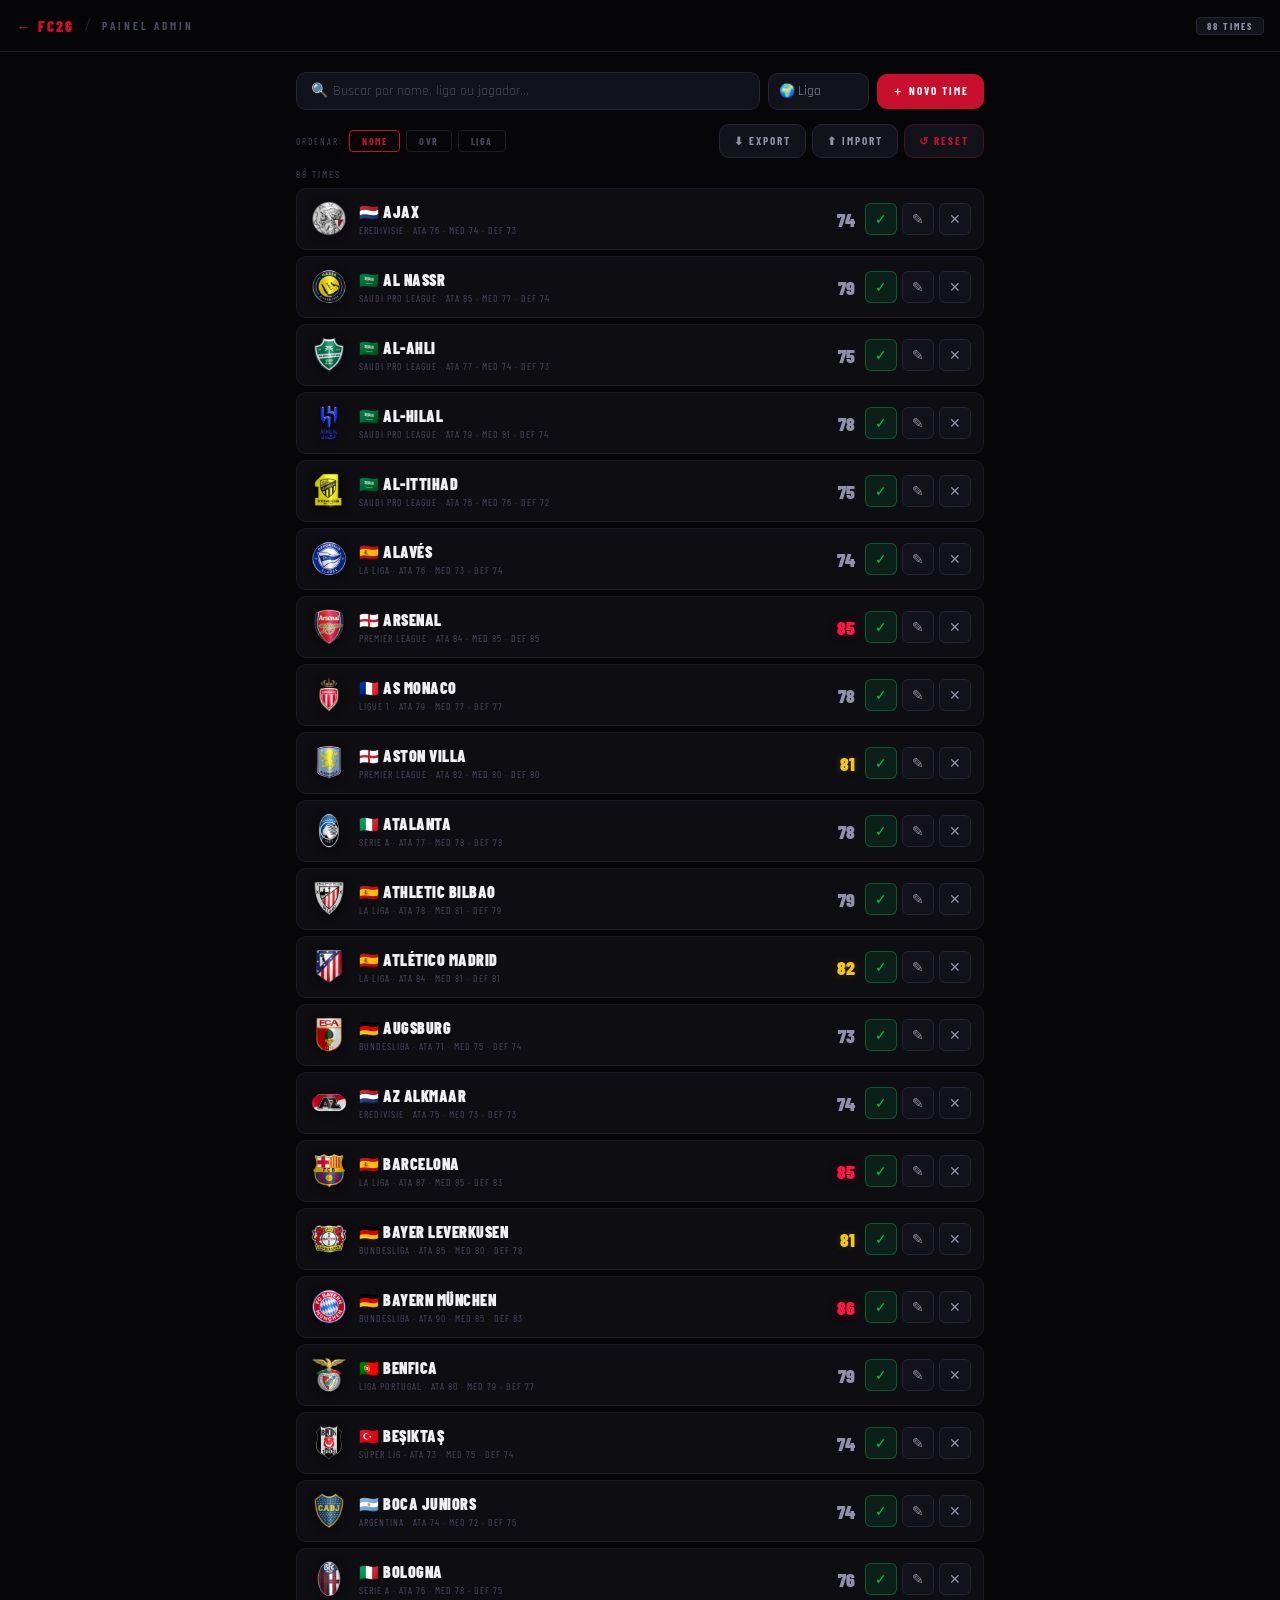
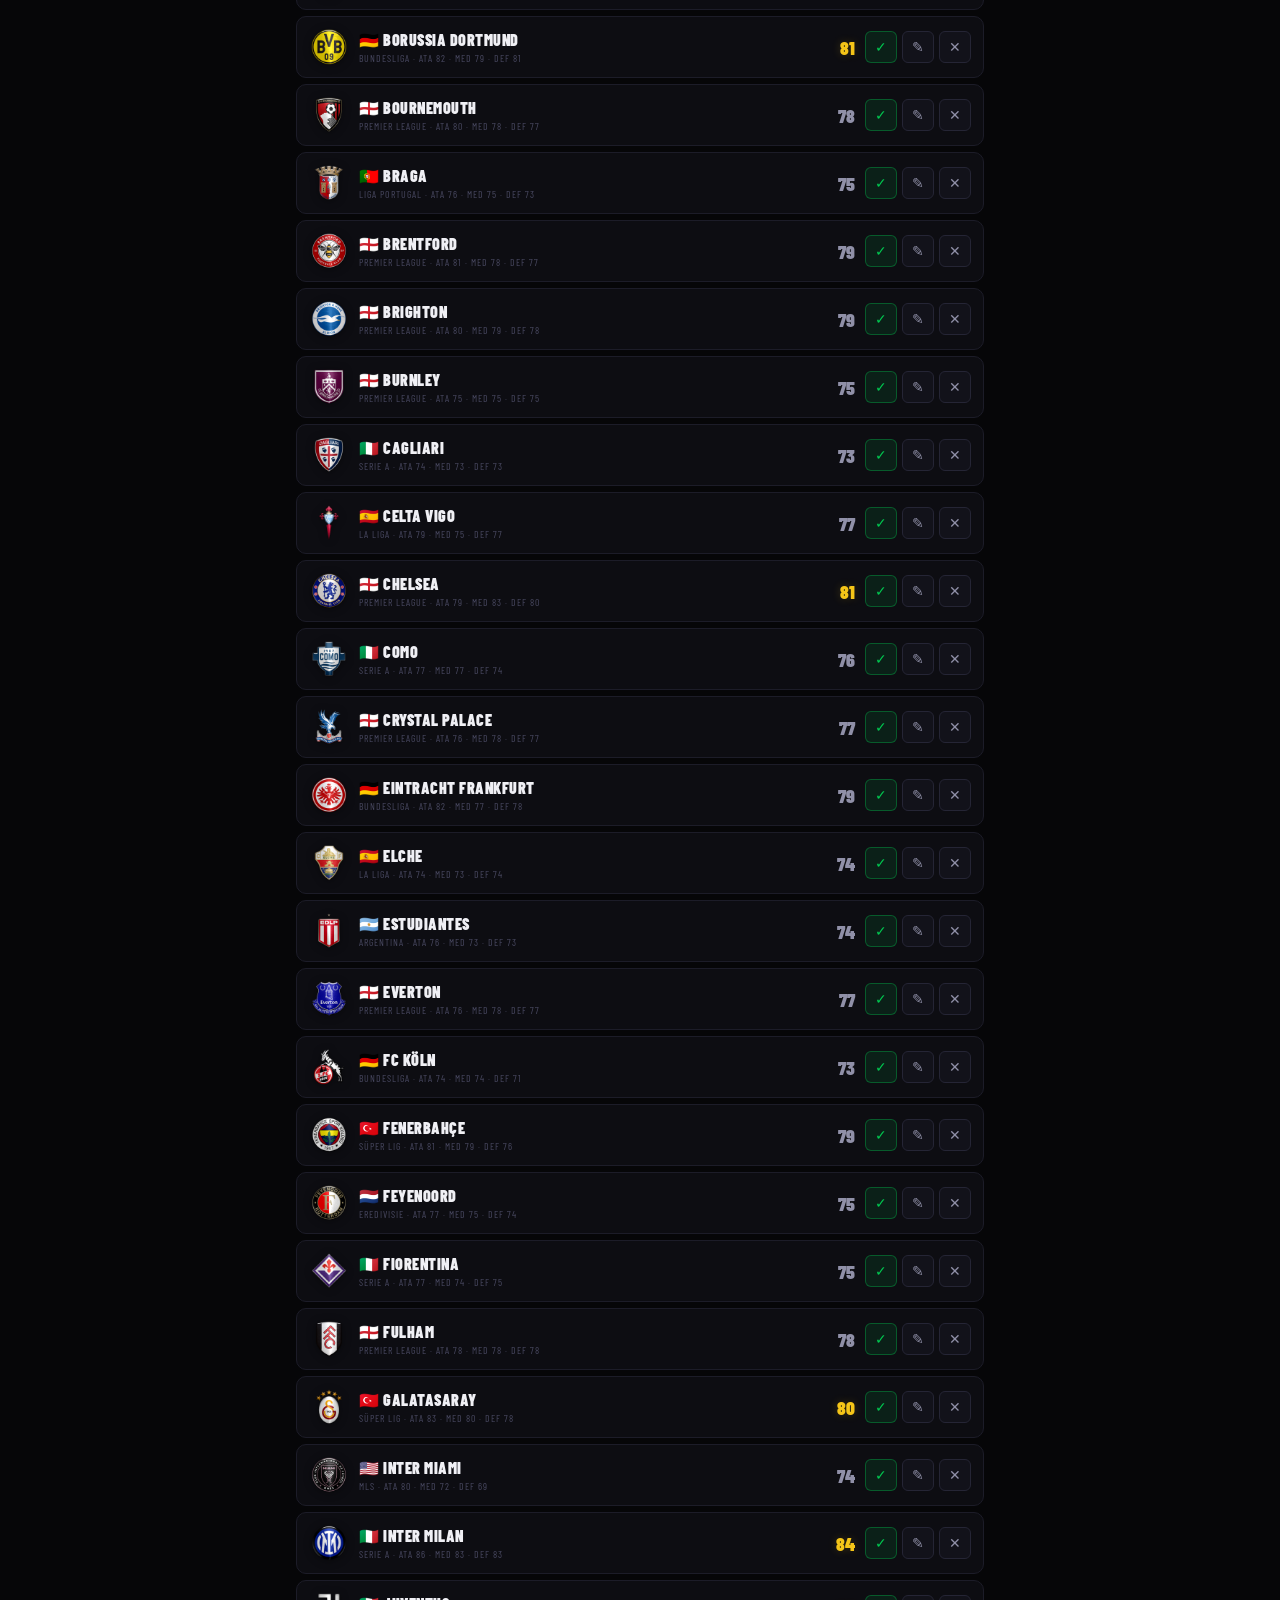
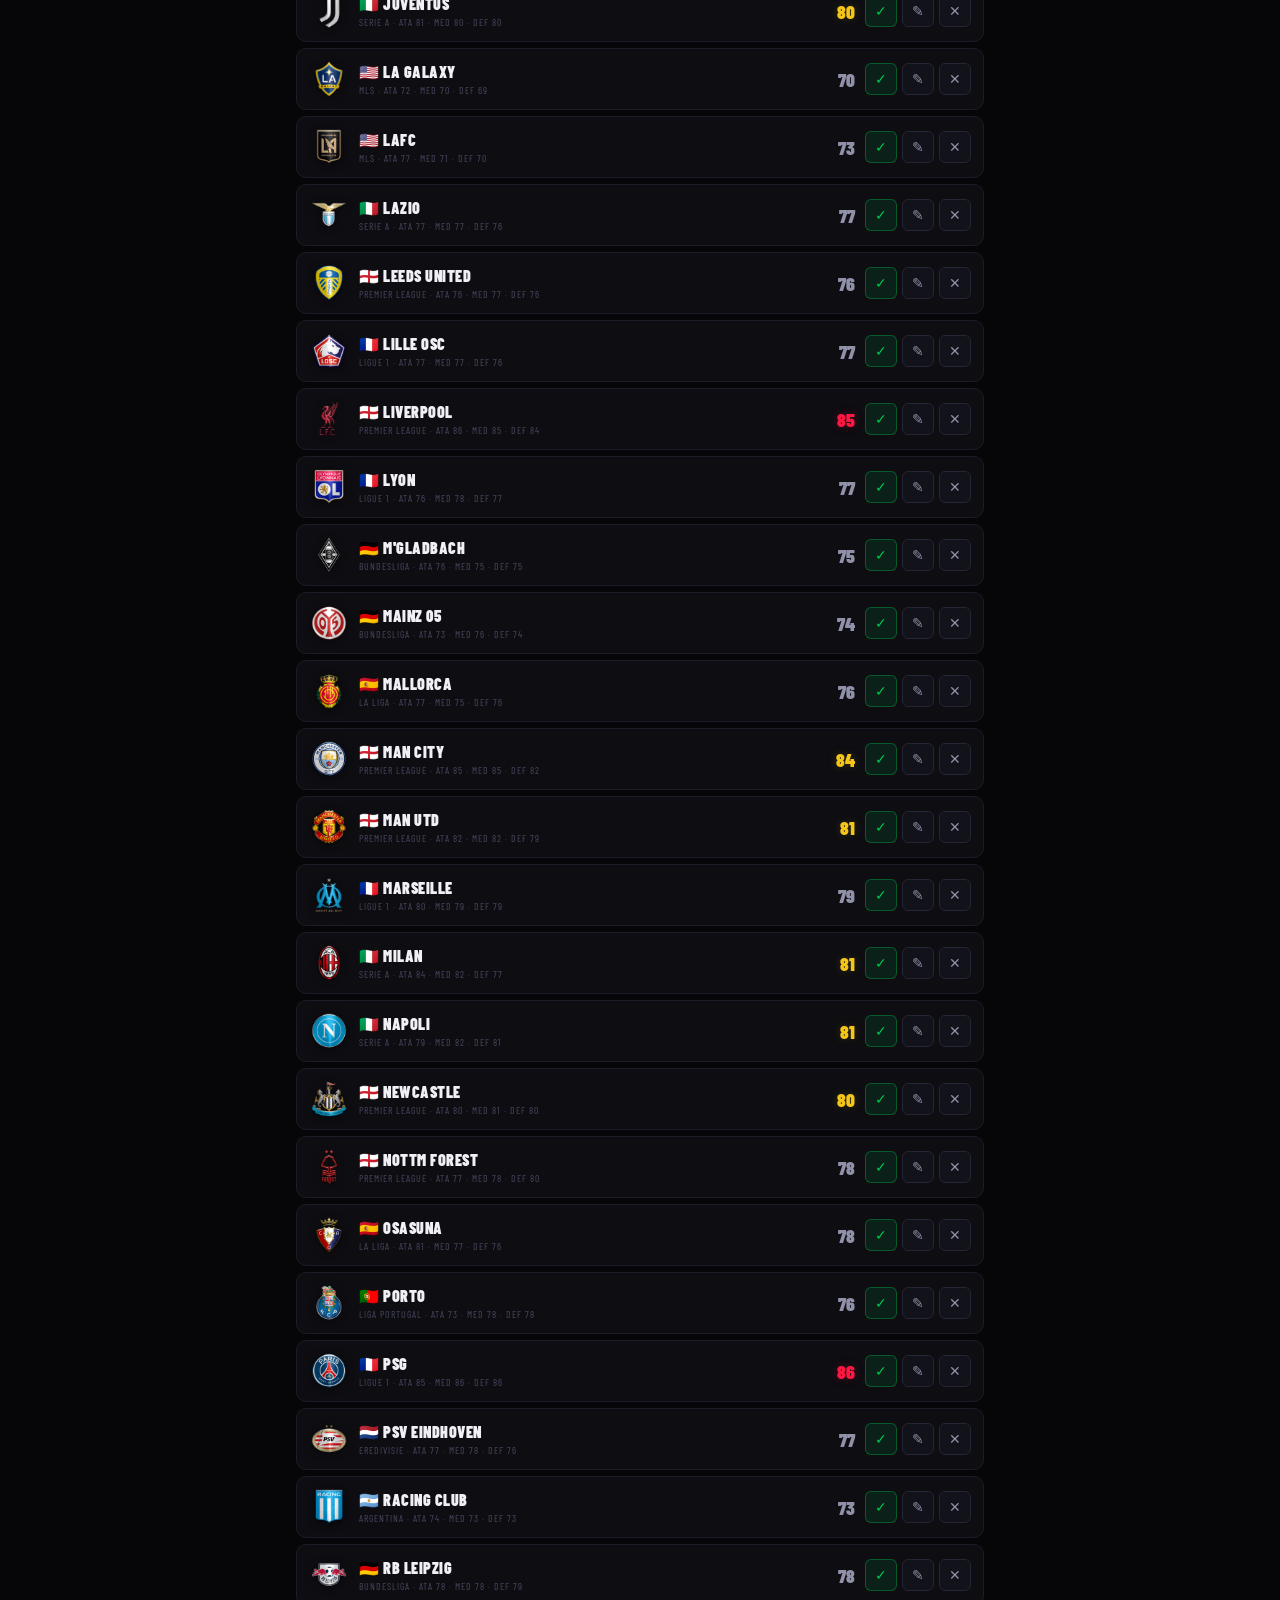
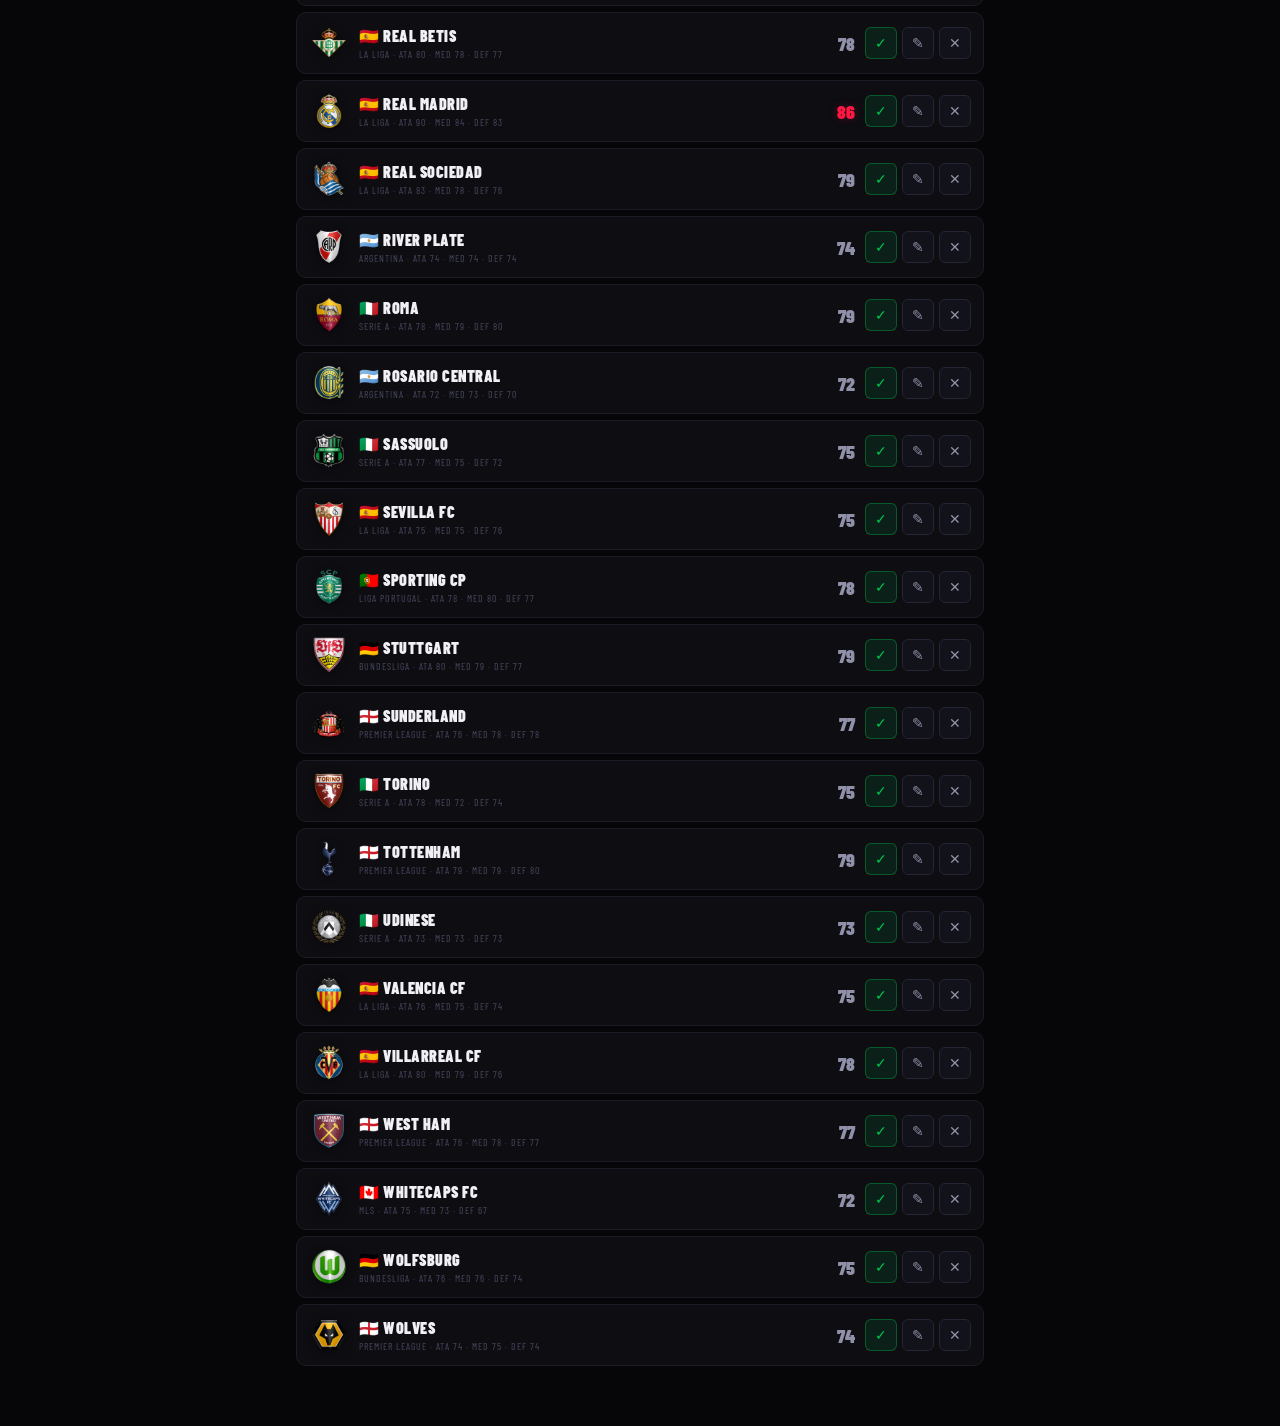
==== admin.html @ 32dff202 "Add files via upload" ====
<!DOCTYPE html>
<html lang="pt-BR">
<head>
<meta charset="UTF-8">
<meta name="viewport" content="width=device-width,initial-scale=1.0,viewport-fit=cover">
<meta name="theme-color" content="#060608">
<title>FC 26 Arena · Admin</title>
<link rel="preconnect" href="https://fonts.googleapis.com">
<link href="https://fonts.googleapis.com/css2?family=Rajdhani:wght@500;600;700&family=Barlow+Condensed:ital,wght@0,600;0,700;0,900&display=swap" rel="stylesheet">
<style>
*, *::before, *::after { box-sizing: border-box; margin: 0; padding: 0; }

:root {
  --bg:       #060608;
  --surface:  #0d0d12;
  --surface2: #12121a;
  --surface3: #18181f;
  --border:   #1c1c28;
  --border2:  #252535;
  --accent:   #c8102e;
  --text:     #f0f0f5;
  --text2:    #9090a8;
  --muted:    #484860;
  --gold:     #f5c518;
  --radius:   10px;
  --radius-lg: 16px;
  --font-head: 'Barlow Condensed', sans-serif;
  --font-body: 'Rajdhani', sans-serif;
}

html, body {
  background: var(--bg);
  color: var(--text);
  font-family: var(--font-body);
  min-height: 100vh;
  -webkit-font-smoothing: antialiased;
}

/* ===== TOPBAR ===== */
.topbar {
  position: sticky; top: 0; z-index: 100;
  background: rgba(6,6,8,0.95);
  backdrop-filter: blur(12px);
  border-bottom: 1px solid var(--border);
  display: flex; align-items: center; gap: 10px;
  padding: 0 16px;
  height: 52px;
}

.topbar-logo {
  font-family: var(--font-head);
  font-size: 0.95rem;
  font-weight: 900;
  color: var(--accent);
  letter-spacing: 2px;
  text-decoration: none;
}

.topbar-sep {
  color: var(--border2);
  font-size: 1.2rem;
}

.topbar-title {
  font-family: var(--font-head);
  font-size: 0.7rem;
  font-weight: 700;
  letter-spacing: 3px;
  text-transform: uppercase;
  color: var(--muted);
}

.topbar-right {
  margin-left: auto;
  display: flex; gap: 8px; align-items: center;
}

/* ===== CONTAINER ===== */
.admin-wrap {
  max-width: 720px;
  margin: 0 auto;
  padding: 20px 16px 60px;
}

/* ===== TOOLBAR ===== */
.admin-toolbar {
  display: flex; gap: 8px; align-items: center;
  margin-bottom: 14px;
  flex-wrap: wrap;
}

.search-input {
  flex: 1; min-width: 140px;
  background: var(--surface2);
  border: 1px solid var(--border2);
  border-radius: var(--radius);
  color: var(--text);
  font-family: var(--font-body);
  font-size: 0.88rem;
  padding: 9px 14px;
  outline: none;
  transition: border-color 0.2s;
}
.search-input::placeholder { color: var(--muted); }
.search-input:focus { border-color: var(--accent); }

.filter-select {
  background: var(--surface2);
  border: 1px solid var(--border2);
  border-radius: var(--radius);
  color: var(--text2);
  font-family: var(--font-body);
  font-size: 0.82rem;
  padding: 9px 10px;
  outline: none;
  cursor: pointer;
  min-width: 100px;
  appearance: none;
  -webkit-appearance: none;
}

.btn-toolbar {
  display: flex; align-items: center; gap: 5px;
  padding: 9px 14px;
  border-radius: var(--radius);
  font-family: var(--font-head);
  font-size: 0.7rem;
  font-weight: 700;
  letter-spacing: 2px;
  text-transform: uppercase;
  cursor: pointer;
  border: 1px solid var(--border2);
  background: var(--surface2);
  color: var(--text2);
  transition: border-color 0.2s, color 0.2s;
  white-space: nowrap;
}
.btn-toolbar:hover { border-color: var(--text2); color: var(--text); }
.btn-toolbar.primary { background: var(--accent); color: #fff; border-color: var(--accent); }
.btn-toolbar.primary:hover { opacity: 0.88; }

/* ===== SORT ROW ===== */
.sort-row {
  display: flex; gap: 6px; align-items: center;
  margin-bottom: 10px;
}

.sort-label {
  font-family: var(--font-head);
  font-size: 0.58rem;
  letter-spacing: 2px;
  text-transform: uppercase;
  color: var(--muted);
}

.sort-btn {
  padding: 4px 12px;
  background: transparent;
  border: 1px solid var(--border);
  border-radius: 4px;
  color: var(--muted);
  font-family: var(--font-head);
  font-size: 0.62rem;
  font-weight: 700;
  letter-spacing: 1.5px;
  text-transform: uppercase;
  cursor: pointer;
  transition: border-color 0.15s, color 0.15s;
}
.sort-btn:hover { border-color: var(--border2); color: var(--text2); }
.sort-btn.active { border-color: var(--accent); color: var(--accent); }

/* ===== LIST LABEL ===== */
.list-meta {
  display: flex; justify-content: space-between; align-items: center;
  margin-bottom: 8px;
}

.list-label {
  font-family: var(--font-head);
  font-size: 0.62rem;
  letter-spacing: 2px;
  text-transform: uppercase;
  color: var(--muted);
}

.team-count-badge {
  font-family: var(--font-head);
  font-size: 0.62rem;
  font-weight: 700;
  letter-spacing: 2px;
  text-transform: uppercase;
  color: var(--text2);
  background: var(--surface2);
  border: 1px solid var(--border2);
  border-radius: 4px;
  padding: 2px 10px;
}

/* ===== TEAM LIST ===== */
.team-list {
  display: flex; flex-direction: column;
  gap: 6px;
}

.team-row {
  display: flex; align-items: center; gap: 10px;
  background: var(--surface);
  border: 1px solid var(--border);
  border-radius: var(--radius);
  padding: 10px 12px;
  transition: border-color 0.15s;
  animation: slideUp 0.25s ease;
}

.team-row:hover { border-color: var(--border2); }
.team-row.inactive { opacity: 0.45; }

@keyframes slideUp { from { transform: translateY(8px); opacity: 0 } to { transform: translateY(0); opacity: 1 } }

.team-row-logo {
  width: 40px; height: 40px;
  display: flex; align-items: center; justify-content: center;
  flex-shrink: 0;
}

.team-row-info {
  flex: 1; min-width: 0;
}

.team-row-name {
  font-family: var(--font-head);
  font-size: 1rem;
  font-weight: 900;
  text-transform: uppercase;
  letter-spacing: 0.5px;
  color: var(--text);
  white-space: nowrap; overflow: hidden; text-overflow: ellipsis;
}

.team-row-meta {
  font-family: var(--font-head);
  font-size: 0.62rem;
  letter-spacing: 1px;
  text-transform: uppercase;
  color: var(--muted);
  margin-top: 2px;
}

.team-row-ovr {
  font-family: var(--font-head);
  font-size: 1.2rem;
  font-weight: 900;
  min-width: 36px;
  text-align: right;
  flex-shrink: 0;
}

.ovr-elite { color: #ff1744; text-shadow: 0 0 10px rgba(255,23,68,0.25); }
.ovr-gold  { color: var(--gold); text-shadow: 0 0 10px rgba(245,197,24,0.2); }
.ovr-norm  { color: var(--text2); }

.team-row-actions {
  display: flex; gap: 5px;
  flex-shrink: 0;
}

.icon-btn {
  width: 32px; height: 32px;
  background: var(--surface2);
  border: 1px solid var(--border2);
  border-radius: 6px;
  color: var(--text2);
  font-size: 0.85rem;
  cursor: pointer;
  transition: border-color 0.15s, color 0.15s, background 0.15s;
  display: flex; align-items: center; justify-content: center;
}
.icon-btn:hover { border-color: var(--text2); color: var(--text); }
.icon-btn.del:hover { border-color: var(--accent); color: var(--accent); background: rgba(200,16,46,0.1); }

.toggle-btn.is-active {
  background: rgba(0,200,80,0.1);
  border-color: rgba(0,200,80,0.35);
  color: #00c850;
}
.toggle-btn:not(.is-active) {
  opacity: 0.7;
}

/* ===== EMPTY STATE ===== */
.empty-state {
  text-align: center;
  padding: 48px 20px;
  font-family: var(--font-head);
  font-size: 0.75rem;
  letter-spacing: 2px;
  text-transform: uppercase;
  color: var(--muted);
}

/* ===== MODAL OVERLAY ===== */
.modal-overlay {
  display: none;
  position: fixed; inset: 0;
  background: rgba(0,0,0,0.88);
  backdrop-filter: blur(6px);
  z-index: 200;
  align-items: flex-end;
  justify-content: center;
}

.modal-overlay.open {
  display: flex;
  animation: fadeIn 0.2s ease;
}

@keyframes fadeIn { from { opacity: 0 } to { opacity: 1 } }
@keyframes slideUp2 { from { transform: translateY(32px); opacity: 0 } to { transform: translateY(0); opacity: 1 } }

.modal-sheet {
  background: var(--surface);
  border: 1px solid var(--border2);
  border-top: 2px solid var(--accent);
  border-radius: 20px 20px 0 0;
  width: 100%; max-width: 720px;
  max-height: 92vh;
  overflow-y: auto;
  padding: 20px 20px 32px;
  animation: slideUp2 0.35s cubic-bezier(0.34,1.2,0.64,1);
}

.modal-handle {
  width: 36px; height: 4px;
  background: var(--border2);
  border-radius: 2px;
  margin: 0 auto 20px;
}

.modal-title {
  font-family: var(--font-head);
  font-size: 1.1rem;
  font-weight: 900;
  letter-spacing: 3px;
  text-transform: uppercase;
  color: var(--text);
  margin-bottom: 20px;
}

/* ===== FORM GRID ===== */
.form-grid {
  display: grid;
  grid-template-columns: 1fr 1fr;
  gap: 14px;
}

.form-full { grid-column: 1 / -1; }

.form-group {
  display: flex; flex-direction: column;
  gap: 6px;
}

.form-label {
  font-family: var(--font-head);
  font-size: 0.58rem;
  font-weight: 700;
  letter-spacing: 2px;
  text-transform: uppercase;
  color: var(--muted);
}

.form-input, .form-select-edit {
  padding: 10px 12px;
  background: var(--surface2);
  border: 1px solid var(--border2);
  border-radius: var(--radius);
  color: var(--text);
  font-family: var(--font-body);
  font-size: 0.9rem;
  outline: none;
  transition: border-color 0.2s;
  width: 100%;
}

.form-input:focus, .form-select-edit:focus { border-color: var(--accent); }
.form-input::placeholder { color: var(--muted); }
.form-select-edit { cursor: pointer; appearance: none; -webkit-appearance: none; }

/* ===== STAT CONTROLS +/- ===== */
.stat-controls-grid {
  display: grid;
  grid-template-columns: 1fr 1fr 1fr;
  gap: 12px;
  grid-column: 1 / -1;
}

.stat-control-group {
  display: flex; flex-direction: column;
  gap: 6px;
}

.stat-control-label {
  display: flex; align-items: center; justify-content: space-between;
}

.stat-control-label-text {
  font-family: var(--font-head);
  font-size: 0.58rem;
  font-weight: 700;
  letter-spacing: 2px;
  text-transform: uppercase;
  color: var(--muted);
}

.stat-current-val {
  font-family: var(--font-head);
  font-size: 1.2rem;
  font-weight: 900;
  color: var(--text);
  line-height: 1;
}

.stat-control {
  display: flex; align-items: center;
  background: var(--surface2);
  border: 1px solid var(--border2);
  border-radius: var(--radius);
  overflow: hidden;
  transition: border-color 0.2s;
}

.stat-control:focus-within { border-color: var(--accent); }

.stat-btn {
  width: 40px; height: 44px;
  background: none;
  border: none;
  color: var(--text2);
  font-size: 1.3rem;
  font-weight: 300;
  cursor: pointer;
  flex-shrink: 0;
  transition: background 0.12s, color 0.12s;
  display: flex; align-items: center; justify-content: center;
  user-select: none;
}

.stat-btn:hover { background: rgba(255,255,255,0.05); color: var(--text); }
.stat-btn:active { background: rgba(200,16,46,0.18); color: var(--accent); }

.stat-num-input {
  flex: 1;
  text-align: center;
  background: transparent;
  border: none;
  color: var(--text);
  font-family: var(--font-head);
  font-size: 1.2rem;
  font-weight: 900;
  outline: none;
  width: 0; /* flex controls width */
  min-width: 0;
  padding: 0;
  /* Remove spinners */
  -moz-appearance: textfield;
}

.stat-num-input::-webkit-outer-spin-button,
.stat-num-input::-webkit-inner-spin-button { -webkit-appearance: none; margin: 0; }

/* ===== OVR PREVIEW ===== */
.ovr-preview-wrap {
  display: flex; align-items: center; gap: 14px;
  background: var(--surface2);
  border: 1px solid var(--border2);
  border-radius: var(--radius-lg);
  padding: 14px 18px;
  grid-column: 1 / -1;
  margin-top: 2px;
}

.ovr-preview-label {
  font-family: var(--font-head);
  font-size: 0.6rem;
  letter-spacing: 2px;
  text-transform: uppercase;
  color: var(--muted);
}

.ovr-preview-num {
  font-family: var(--font-head);
  font-size: 2.2rem;
  font-weight: 900;
  line-height: 1;
  color: var(--text);
  transition: color 0.2s;
}

.ovr-preview-num.ovr-gold  { color: var(--gold); }
.ovr-preview-num.ovr-elite { color: #ff1744; }

/* ===== LOGO PREVIEW ===== */
.logo-preview-group {
  display: flex; gap: 12px; align-items: flex-start;
  grid-column: 1 / -1;
}

.logo-preview {
  width: 64px; height: 64px;
  background: var(--surface2);
  border: 1px solid var(--border2);
  border-radius: var(--radius);
  display: flex; align-items: center; justify-content: center;
  flex-shrink: 0;
  overflow: hidden;
}

.logo-preview img {
  width: 100%; height: 100%; object-fit: contain;
}

/* ===== COLOR SWATCH ===== */
.color-row {
  display: flex; gap: 8px; align-items: center;
}

.color-picker {
  width: 40px; height: 38px;
  padding: 2px;
  border: 1px solid var(--border2);
  border-radius: 6px;
  background: var(--surface2);
  cursor: pointer;
  flex-shrink: 0;
}

/* ===== MODAL ACTIONS ===== */
.modal-actions {
  display: flex; gap: 10px; margin-top: 20px;
}

.btn-cancel {
  flex: 1; padding: 13px;
  background: var(--surface2);
  border: 1px solid var(--border2);
  border-radius: var(--radius);
  color: var(--text2);
  font-family: var(--font-head);
  font-size: 0.75rem;
  font-weight: 700;
  letter-spacing: 2px;
  text-transform: uppercase;
  cursor: pointer;
  transition: border-color 0.2s;
}
.btn-cancel:hover { border-color: var(--text2); color: var(--text); }

.btn-save {
  flex: 2; padding: 13px;
  background: var(--accent);
  border: none;
  border-radius: var(--radius);
  color: #fff;
  font-family: var(--font-head);
  font-size: 0.85rem;
  font-weight: 900;
  letter-spacing: 3px;
  text-transform: uppercase;
  cursor: pointer;
  transition: opacity 0.15s;
}
.btn-save:active { opacity: 0.85; }

/* ===== ADMIN TOAST ===== */
.admin-toast {
  position: fixed;
  bottom: 28px; left: 50%; transform: translateX(-50%);
  background: var(--surface2);
  border: 1px solid var(--border2);
  border-radius: 100px;
  padding: 10px 22px;
  font-family: var(--font-head);
  font-size: 0.78rem;
  font-weight: 700;
  letter-spacing: 1px;
  color: var(--text);
  z-index: 999;
  white-space: nowrap;
  opacity: 0;
  pointer-events: none;
  transition: opacity 0.2s;
}
.admin-toast.show { opacity: 1; }

/* ===== SCROLLBAR ===== */
::-webkit-scrollbar { width: 4px; }
::-webkit-scrollbar-track { background: transparent; }
::-webkit-scrollbar-thumb { background: var(--border2); border-radius: 4px; }
</style>
</head>
<body>

<!-- TOAST -->
<div class="admin-toast" id="adminToast"></div>

<!-- ===== MODAL EDITAR ===== -->
<div class="modal-overlay" id="editModal">
  <div class="modal-sheet">
    <div class="modal-handle"></div>
    <div class="modal-title" id="editModalTitle">Novo Time</div>

    <div class="form-grid">

      <!-- Nome -->
      <div class="form-group form-full">
        <label class="form-label">Nome do Clube</label>
        <input type="text" id="fName" class="form-input" placeholder="Ex: Manchester City" maxlength="40">
      </div>

      <!-- Liga -->
      <div class="form-group">
        <label class="form-label">Liga</label>
        <select id="fLeague" class="form-select-edit">
          <option>Premier League</option>
          <option>La Liga</option>
          <option>Serie A</option>
          <option>Bundesliga</option>
          <option>Ligue 1</option>
          <option>Eredivisie</option>
          <option>Liga Portugal</option>
          <option>Saudi Pro League</option>
          <option>MLS</option>
          <option>Argentina</option>
          <option>Süper Lig</option>
          <option>Outro</option>
        </select>
      </div>

      <!-- Bandeira -->
      <div class="form-group">
        <label class="form-label">Bandeira (emoji)</label>
        <input type="text" id="fFlag" class="form-input" placeholder="🏴󠁧󠁢󠁥󠁮󠁧󠁿" maxlength="8">
      </div>

      <!-- ===== STATS +/- ===== -->
      <div class="stat-controls-grid">

        <!-- ATAQUE -->
        <div class="stat-control-group">
          <div class="stat-control-label">
            <span class="stat-control-label-text">Ataque</span>
            <span class="stat-current-val" id="fAVal">75</span>
          </div>
          <div class="stat-control">
            <button type="button" class="stat-btn" onclick="adjustStat('A', -1)">−</button>
            <input type="number" class="stat-num-input" id="fA"
                   min="60" max="99" value="75"
                   oninput="onStatInput('A')">
            <button type="button" class="stat-btn" onclick="adjustStat('A', +1)">+</button>
          </div>
        </div>

        <!-- MEIO -->
        <div class="stat-control-group">
          <div class="stat-control-label">
            <span class="stat-control-label-text">Meio</span>
            <span class="stat-current-val" id="fMVal">75</span>
          </div>
          <div class="stat-control">
            <button type="button" class="stat-btn" onclick="adjustStat('M', -1)">−</button>
            <input type="number" class="stat-num-input" id="fM"
                   min="60" max="99" value="75"
                   oninput="onStatInput('M')">
            <button type="button" class="stat-btn" onclick="adjustStat('M', +1)">+</button>
          </div>
        </div>

        <!-- DEFESA -->
        <div class="stat-control-group">
          <div class="stat-control-label">
            <span class="stat-control-label-text">Defesa</span>
            <span class="stat-current-val" id="fDVal">75</span>
          </div>
          <div class="stat-control">
            <button type="button" class="stat-btn" onclick="adjustStat('D', -1)">−</button>
            <input type="number" class="stat-num-input" id="fD"
                   min="60" max="99" value="75"
                   oninput="onStatInput('D')">
            <button type="button" class="stat-btn" onclick="adjustStat('D', +1)">+</button>
          </div>
        </div>

      </div><!-- /stat-controls-grid -->

      <!-- OVR PREVIEW -->
      <div class="ovr-preview-wrap">
        <div>
          <div class="ovr-preview-label">Overall</div>
          <div class="ovr-preview-num" id="ovrPreview">75</div>
        </div>
        <div style="flex:1;height:3px;background:var(--border2);border-radius:2px;">
          <div id="ovrBar" style="height:100%;border-radius:2px;background:var(--accent);width:0%;transition:width 0.3s;"></div>
        </div>
      </div>

      <!-- Estrela -->
      <div class="form-group form-full">
        <label class="form-label">⭐ Jogador Estrela</label>
        <input type="text" id="fStar" class="form-input" placeholder="Ex: Erling Haaland" maxlength="60">
      </div>

      <!-- Logo URL -->
      <div class="logo-preview-group">
        <div class="logo-preview" id="logoPreview">
          <span style="font-size:1.5rem;color:var(--muted);">?</span>
        </div>
        <div style="flex:1;display:flex;flex-direction:column;gap:8px;">
          <div class="form-group">
            <label class="form-label">Logo URL (direto)</label>
            <input type="url" id="fLogo" class="form-input" placeholder="https://..." oninput="previewLogo()">
          </div>
          <div class="form-group">
            <label class="form-label">Logo ID (assets/logos/)</label>
            <input type="text" id="fLogoId" class="form-input" placeholder="Ex: 676.png" oninput="previewLogo()">
          </div>
        </div>
      </div>

      <!-- PID SofaScore -->
      <div class="form-group">
        <label class="form-label">PID SofaScore (jogador)</label>
        <input type="number" id="fPid" class="form-input" placeholder="Ex: 80654">
      </div>

      <!-- Cor -->
      <div class="form-group">
        <label class="form-label">Cor do Clube</label>
        <div class="color-row">
          <input type="color" id="fColor" class="color-picker" value="#c8102e"
                 oninput="syncColorHex()">
          <input type="text" id="fColorHex" class="form-input" value="#c8102e"
                 placeholder="#rrggbb" maxlength="7" oninput="syncColorPicker()"
                 style="font-family:'Barlow Condensed',sans-serif;letter-spacing:2px;font-weight:700;">
        </div>
      </div>

    </div><!-- /form-grid -->

    <div class="modal-actions">
      <button class="btn-cancel" onclick="closeEditModal()">✕ Cancelar</button>
      <button class="btn-save" onclick="saveTeam()">💾 Salvar Time</button>
    </div>
  </div>
</div>

<!-- ===== TOPBAR ===== -->
<div class="topbar">
  <a href="./index.html" class="topbar-logo">← FC26</a>
  <span class="topbar-sep">/</span>
  <span class="topbar-title">Painel Admin</span>
  <div class="topbar-right">
    <span class="team-count-badge" id="teamCountBadge">— Times</span>
  </div>
</div>

<!-- ===== ADMIN WRAP ===== -->
<div class="admin-wrap">

  <!-- TOOLBAR -->
  <div class="admin-toolbar">
    <input type="text" id="searchInput" class="search-input"
           placeholder="🔍 Buscar por nome, liga ou jogador..."
           oninput="renderTeams()">
    <select id="leagueFilterAdmin" class="filter-select" onchange="renderTeams()">
      <option value="all">🌍 Liga</option>
      <option value="Premier League">🏴󠁧󠁢󠁥󠁮󠁧󠁿 Premier</option>
      <option value="La Liga">🇪🇸 La Liga</option>
      <option value="Serie A">🇮🇹 Serie A</option>
      <option value="Bundesliga">🇩🇪 Bundesliga</option>
      <option value="Ligue 1">🇫🇷 Ligue 1</option>
      <option value="Eredivisie">🇳🇱 Eredivisie</option>
      <option value="Liga Portugal">🇵🇹 Portugal</option>
      <option value="Saudi Pro League">🇸🇦 Saudi</option>
      <option value="MLS">🇺🇸 MLS</option>
      <option value="Argentina">🇦🇷 Argentina</option>
      <option value="Süper Lig">🇹🇷 Türkiye</option>
    </select>
    <button class="btn-toolbar primary" onclick="openEditModal(null)">＋ Novo Time</button>
  </div>

  <!-- SORT -->
  <div class="sort-row">
    <span class="sort-label">Ordenar:</span>
    <button class="sort-btn active" id="sortBtn_n" onclick="setSortBy('n')">Nome</button>
    <button class="sort-btn" id="sortBtn_ovr" onclick="setSortBy('ovr')">OVR</button>
    <button class="sort-btn" id="sortBtn_league" onclick="setSortBy('league')">Liga</button>

    <span style="margin-left:auto;display:flex;gap:6px;">
      <button class="btn-toolbar" onclick="exportJSON()" title="Exportar JSON">⬇ Export</button>
      <label class="btn-toolbar" style="cursor:pointer;" title="Importar JSON">
        ⬆ Import
        <input type="file" accept=".json" onchange="importJSON(this)"
               style="display:none;position:absolute;">
      </label>
      <button class="btn-toolbar" style="color:var(--accent);border-color:rgba(200,16,46,0.3);"
              onclick="resetDB()">↺ Reset</button>
    </span>
  </div>

  <!-- LIST META -->
  <div class="list-meta">
    <span class="list-label" id="listLabel">Carregando...</span>
  </div>

  <!-- TEAM LIST -->
  <div class="team-list" id="teamList">
    <div class="empty-state">Carregando banco de times...</div>
  </div>

</div>

<script>
// ===== INLINE: Admin JS (não usa módulo para manter simples) =====
// Variáveis globais
var teams   = [];
var editIdx = null;
var sortBy  = 'n';
var sortDir = 1;
var STORAGE_KEY = 'fc26_teams_v2';

// ===== HELPERS =====
function getOVR(t) {
  return t.ovr != null ? t.ovr : Math.round((t.a + t.m + t.d) / 3);
}

function getLogoUrl(t) {
  if (t.logo && t.logo !== '' && t.logo !== null) return t.logo;
  if (t.logoId) return './assets/logos/' + t.logoId;
  return null;
}

function makeBadge(name, color) {
  var parts = (name||'??').split(/[\s&\-]+/).filter(Boolean);
  var initials = parts.map(function(w){return w[0];}).join('').slice(0,3).toUpperCase();
  var c = color || '#c8102e';
  var fs = initials.length >= 3 ? 13 : 17;
  var svg = '<svg xmlns="http://www.w3.org/2000/svg" viewBox="0 0 64 74">'
    + '<path d="M32 3 L60 16 L60 40 C60 57 32 71 32 71 C32 71 4 57 4 40 L4 16 Z"'
    + ' fill="' + c + '" stroke="rgba(255,255,255,0.12)" stroke-width="1.5"/>'
    + '<text x="32" y="46" text-anchor="middle" font-family="\'Barlow Condensed\',sans-serif"'
    + ' font-weight="900" font-size="' + fs + '" fill="white">' + initials + '</text></svg>';
  return 'data:image/svg+xml;charset=utf-8,' + encodeURIComponent(svg);
}

// ===== INIT =====
async function init() {
  var saved = localStorage.getItem(STORAGE_KEY);
  if (saved) {
    teams = JSON.parse(saved);
  } else {
    try {
      var res = await fetch('./teams.json');
      teams = await res.json();
      save();
    } catch(e) { teams = []; }
  }
  teams = teams.map(function(t) {
    return Object.assign({}, t, { ovr: Math.round(((t.a||75)+(t.m||75)+(t.d||75))/3) });
  });
  renderTeams();
}

// ===== RENDER =====
function renderTeams() {
  var query  = (document.getElementById('searchInput').value || '').toLowerCase().trim();
  var league = document.getElementById('leagueFilterAdmin').value || 'all';

  var filtered = teams.filter(function(t) {
    var matchQ = !query ||
      (t.n||'').toLowerCase().includes(query) ||
      (t.league||'').toLowerCase().includes(query) ||
      (t.s||'').toLowerCase().includes(query);
    var matchL = league === 'all' || t.league === league;
    return matchQ && matchL;
  });

  filtered = filtered.sort(function(a, b) {
    if (sortBy === 'ovr')    return (getOVR(b) - getOVR(a)) * sortDir;
    if (sortBy === 'league') return (a.league||'').localeCompare(b.league||'') * sortDir;
    return (a.n||'').localeCompare(b.n||'') * sortDir;
  });

  var list  = document.getElementById('teamList');
  var label = document.getElementById('listLabel');
  var badge = document.getElementById('teamCountBadge');
  if (label) label.textContent = filtered.length + ' time' + (filtered.length !== 1 ? 's' : '');
  if (badge) badge.textContent = teams.length + ' Times';

  // Atualiza sort buttons
  ['n','ovr','league'].forEach(function(k) {
    var btn = document.getElementById('sortBtn_' + k);
    if (btn) btn.className = 'sort-btn' + (k === sortBy ? ' active' : '');
  });

  if (filtered.length === 0) {
    list.innerHTML = '<div class="empty-state">Nenhum time encontrado</div>';
    return;
  }

  list.innerHTML = filtered.map(function(t) {
    var realIdx = teams.indexOf(t);
    var ovr     = getOVR(t);
    var isActive = t.active !== false;
    var logoUrl  = getLogoUrl(t);
    var badgeUrl = makeBadge(t.n, t.c);
    var safeN    = (t.n||'').replace(/\\/g,'\\\\').replace(/'/g,"\\'");
    var ovrClass = ovr >= 85 ? 'ovr-elite' : ovr >= 80 ? 'ovr-gold' : 'ovr-norm';

    return '<div class="team-row ' + (!isActive ? 'inactive' : '') + '">'
      + '<div class="team-row-logo">'
      + '<img src="' + (logoUrl || badgeUrl) + '" alt="' + safeN + '"'
      + ' onerror="this.src=\'' + badgeUrl + '\'"'
      + ' style="width:36px;height:36px;object-fit:contain;filter:drop-shadow(0 1px 4px rgba(0,0,0,0.4));">'
      + '</div>'
      + '<div class="team-row-info">'
      + '<div class="team-row-name">' + (t.f||'') + ' ' + (t.n||'?') + '</div>'
      + '<div class="team-row-meta">' + (t.league||'?') + ' · Ata ' + t.a + ' · Med ' + t.m + ' · Def ' + t.d + '</div>'
      + '</div>'
      + '<div class="team-row-ovr ' + ovrClass + '">' + ovr + '</div>'
      + '<div class="team-row-actions">'
      + '<button class="icon-btn toggle-btn ' + (isActive ? 'is-active' : '') + '"'
      + ' onclick="toggleActive(' + realIdx + ')" title="' + (isActive ? 'Ativo' : 'Inativo') + '">'
      + (isActive ? '✓' : '○')
      + '</button>'
      + '<button class="icon-btn" onclick="openEditModal(' + realIdx + ')" title="Editar">✎</button>'
      + '<button class="icon-btn del" onclick="deleteTeam(' + realIdx + ')" title="Deletar">✕</button>'
      + '</div>'
      + '</div>';
  }).join('');
}

// ===== SORT =====
function setSortBy(key) {
  if (sortBy === key) sortDir *= -1;
  else { sortBy = key; sortDir = 1; }
  renderTeams();
}

// ===== TOGGLE ATIVO =====
function toggleActive(idx) {
  teams[idx].active = teams[idx].active === false ? true : false;
  save();
  renderTeams();
}

// ===== EDIT MODAL =====
function openEditModal(idx) {
  editIdx = idx;
  var isNew = idx === null;
  document.getElementById('editModalTitle').textContent = isNew ? '＋ Novo Time' : '✎ Editar Time';

  var t = isNew ? {
    n:'', league:'Premier League', f:'🏴󠁧󠁢󠁥󠁮󠁧󠁿',
    a:75, m:75, d:75, s:'', c:'#c8102e', logo:'', logoId:'', pid:''
  } : teams[idx];

  document.getElementById('fName').value   = t.n   || '';
  document.getElementById('fLeague').value = t.league || 'Premier League';
  document.getElementById('fFlag').value   = t.f   || '';
  document.getElementById('fStar').value   = t.s   || '';
  document.getElementById('fPid').value    = t.pid  || '';
  document.getElementById('fLogo').value   = t.logo || '';
  document.getElementById('fLogoId').value = t.logoId || '';
  document.getElementById('fColor').value    = t.c || '#c8102e';
  document.getElementById('fColorHex').value = t.c || '#c8102e';

  setStatVal('A', t.a != null ? t.a : 75);
  setStatVal('M', t.m != null ? t.m : 75);
  setStatVal('D', t.d != null ? t.d : 75);
  updateOVRPreview();
  previewLogo();

  document.getElementById('editModal').classList.add('open');
}

function closeEditModal() {
  document.getElementById('editModal').classList.remove('open');
}

// ===== STAT CONTROLS +/- =====
function setStatVal(stat, val) {
  var clamped = Math.max(60, Math.min(99, parseInt(val) || 75));
  var input = document.getElementById('f' + stat);
  var disp  = document.getElementById('f' + stat + 'Val');
  if (input) input.value = clamped;
  if (disp)  disp.textContent = clamped;
}

function adjustStat(stat, delta) {
  var input = document.getElementById('f' + stat);
  if (!input) return;
  setStatVal(stat, parseInt(input.value || 75) + delta);
  updateOVRPreview();
}

function onStatInput(stat) {
  var input = document.getElementById('f' + stat);
  if (!input) return;
  setStatVal(stat, input.value);
  updateOVRPreview();
}

function updateOVRPreview() {
  var a = parseInt(document.getElementById('fA').value) || 75;
  var m = parseInt(document.getElementById('fM').value) || 75;
  var d = parseInt(document.getElementById('fD').value) || 75;
  var ovr = Math.round((a + m + d) / 3);

  var el  = document.getElementById('ovrPreview');
  var bar = document.getElementById('ovrBar');
  if (el) {
    el.textContent = ovr;
    el.className = 'ovr-preview-num' + (ovr >= 85 ? ' ovr-elite' : ovr >= 80 ? ' ovr-gold' : '');
  }
  if (bar) {
    var pct = Math.round(((ovr - 60) / 39) * 100);
    bar.style.width = Math.max(0, Math.min(100, pct)) + '%';
    bar.style.background = ovr >= 85 ? '#ff1744' : ovr >= 80 ? '#f5c518' : 'var(--accent)';
  }
}

// ===== LOGO PREVIEW =====
function previewLogo() {
  var url  = (document.getElementById('fLogo').value  || '').trim();
  var lid  = (document.getElementById('fLogoId').value || '').trim();
  var prev = document.getElementById('logoPreview');
  if (!prev) return;
  var src = url || (lid ? './assets/logos/' + lid : '');
  if (src) {
    prev.innerHTML = '<img src="' + src + '" alt="preview"'
      + ' style="width:100%;height:100%;object-fit:contain;"'
      + ' onerror="this.parentNode.innerHTML=\'<span style=&quot;font-size:1.5rem;color:var(--muted)&quot;>?</span>\'">';
  } else {
    prev.innerHTML = '<span style="font-size:1.5rem;color:var(--muted);">?</span>';
  }
}

function syncColorPicker() {
  var hex = (document.getElementById('fColorHex').value || '').trim();
  if (/^#[0-9a-fA-F]{6}$/.test(hex)) {
    document.getElementById('fColor').value = hex;
  }
}

function syncColorHex() {
  var val = document.getElementById('fColor').value || '#c8102e';
  document.getElementById('fColorHex').value = val;
}

// ===== SALVAR =====
function saveTeam() {
  var name = (document.getElementById('fName').value || '').trim();
  if (!name) { alert('Nome do clube é obrigatório!'); return; }

  var a = parseInt(document.getElementById('fA').value) || 75;
  var m = parseInt(document.getElementById('fM').value) || 75;
  var d = parseInt(document.getElementById('fD').value) || 75;
  var pid = parseInt(document.getElementById('fPid').value) || null;

  var t = {
    n:      name,
    f:      (document.getElementById('fFlag').value || '').trim(),
    league: document.getElementById('fLeague').value || 'Premier League',
    a: a, m: m, d: d,
    ovr: Math.round((a + m + d) / 3),
    s:      (document.getElementById('fStar').value || '').trim(),
    c:      document.getElementById('fColor').value || '#c8102e',
    logo:   (document.getElementById('fLogo').value || '').trim() || null,
    logoId: (document.getElementById('fLogoId').value || '').trim() || null,
    pid:    pid,
    active: editIdx !== null ? (teams[editIdx].active !== false) : true,
  };

  if (editIdx === null) {
    teams.push(t);
  } else {
    teams[editIdx] = Object.assign({}, teams[editIdx], t);
  }

  save();
  closeEditModal();
  renderTeams();
  showAdminToast(editIdx === null ? '✅ Time adicionado!' : '✅ Time atualizado!');
  editIdx = null;
}

// ===== DELETAR =====
function deleteTeam(idx) {
  var name = (teams[idx] || {}).n || '?';
  if (!confirm('Deletar "' + name + '"?\n\nEssa ação não pode ser desfeita.')) return;
  teams.splice(idx, 1);
  save();
  renderTeams();
  showAdminToast('🗑 Time removido');
}

// ===== IMPORT / EXPORT / RESET =====
function exportJSON() {
  var blob = new Blob([JSON.stringify(teams, null, 2)], { type: 'application/json' });
  var url  = URL.createObjectURL(blob);
  var a    = document.createElement('a');
  a.href = url;
  a.download = 'fc26-teams-' + new Date().toISOString().slice(0,10) + '.json';
  a.click();
  URL.revokeObjectURL(url);
}

function importJSON(input) {
  var file = input.files[0];
  if (!file) return;
  var reader = new FileReader();
  reader.onload = function(e) {
    try {
      var data = JSON.parse(e.target.result);
      if (!Array.isArray(data)) throw new Error('Formato inválido');
      teams = data.map(function(t) {
        return Object.assign({}, t, { ovr: Math.round(((t.a||75)+(t.m||75)+(t.d||75))/3) });
      });
      save();
      renderTeams();
      showAdminToast('✅ ' + teams.length + ' times importados!');
    } catch(err) {
      alert('❌ Arquivo inválido. Precisa ser um JSON de times.');
    }
  };
  reader.readAsText(file);
  input.value = '';
}

function resetDB() {
  if (!confirm('Restaurar banco original?\n\nTodas as edições manuais serão perdidas.')) return;
  localStorage.removeItem(STORAGE_KEY);
  fetch('./teams.json')
    .then(function(r) { return r.json(); })
    .then(function(data) {
      teams = data.map(function(t) {
        return Object.assign({}, t, { ovr: Math.round(((t.a||75)+(t.m||75)+(t.d||75))/3) });
      });
      save();
      renderTeams();
      showAdminToast('✅ Banco restaurado com sucesso!');
    })
    .catch(function() { alert('❌ Erro ao buscar teams.json'); });
}

// ===== PERSIST =====
function save() {
  localStorage.setItem(STORAGE_KEY, JSON.stringify(teams));
}

// ===== TOAST =====
var _toastTimer;
function showAdminToast(msg) {
  var t = document.getElementById('adminToast');
  if (!t) return;
  t.textContent = msg;
  t.classList.add('show');
  clearTimeout(_toastTimer);
  _toastTimer = setTimeout(function() { t.classList.remove('show'); }, 2500);
}

// ===== BOOT =====
init();
</script>
</body>
</html>
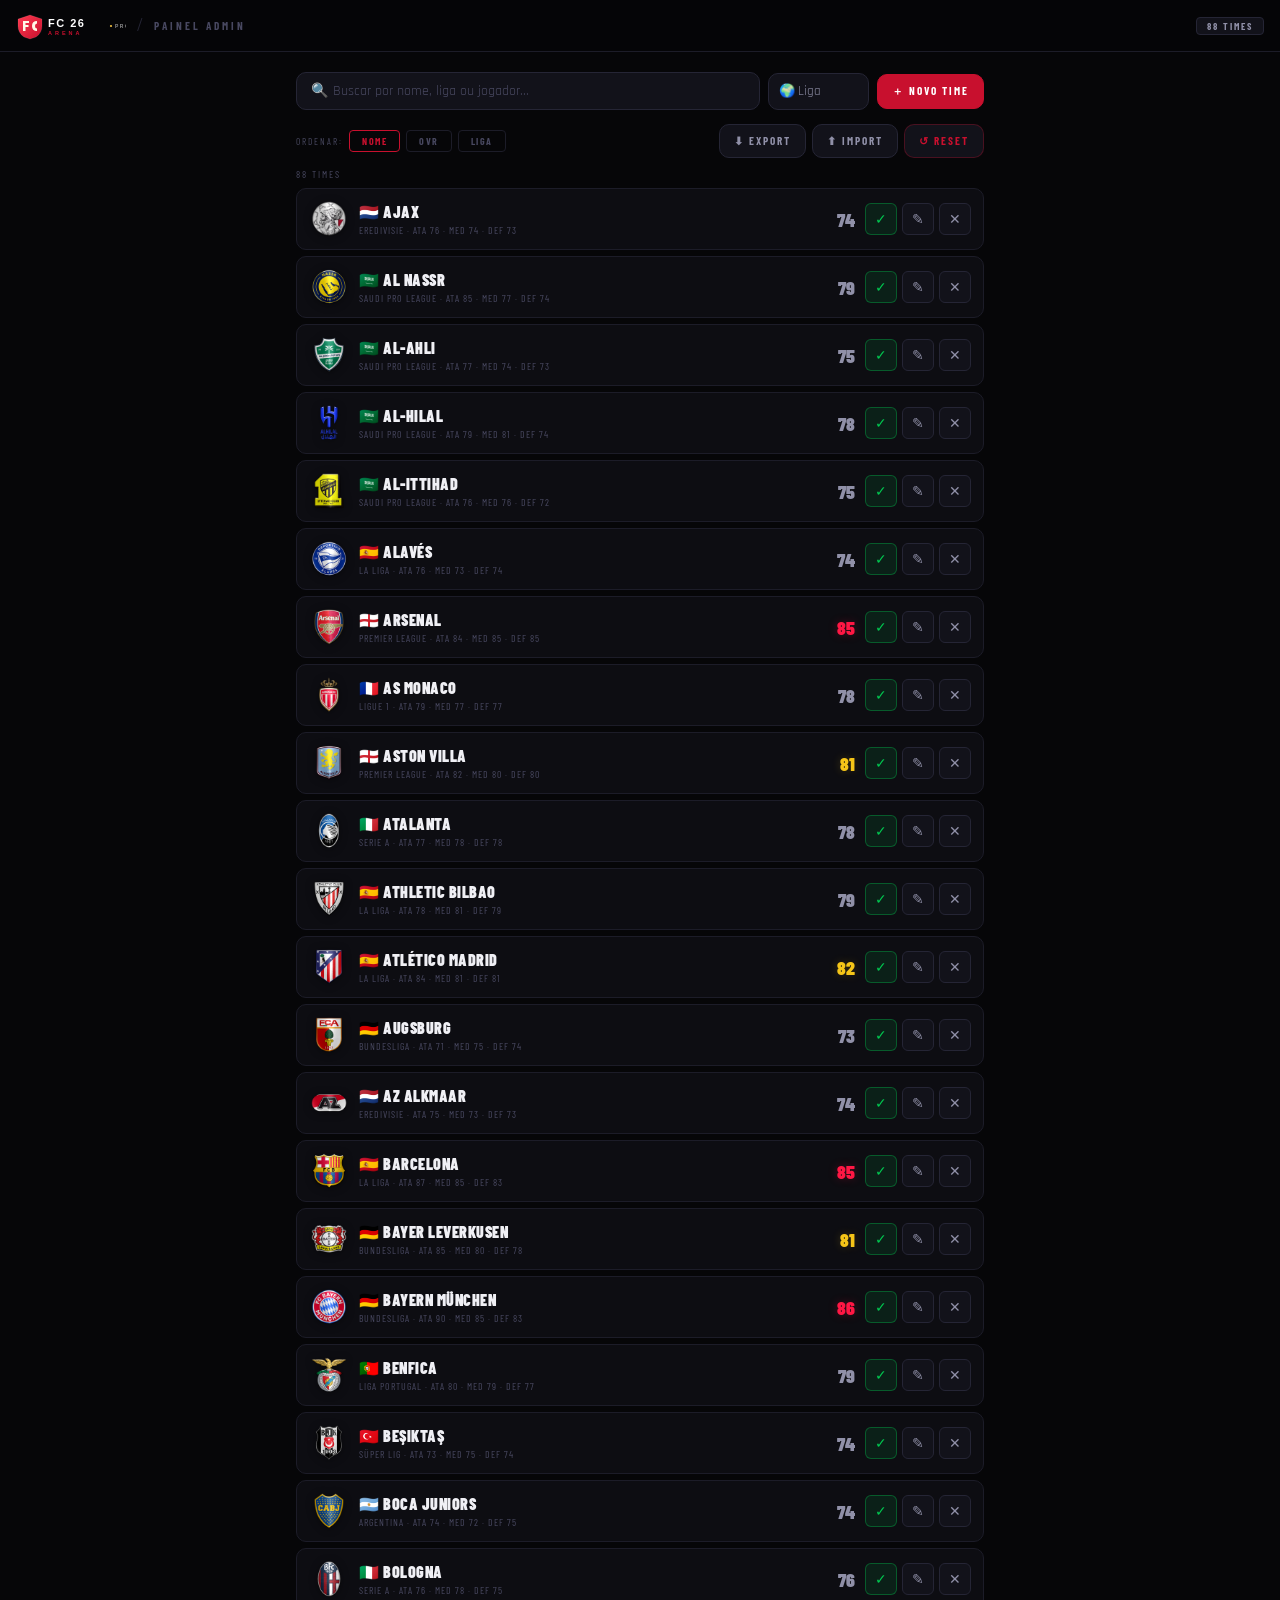
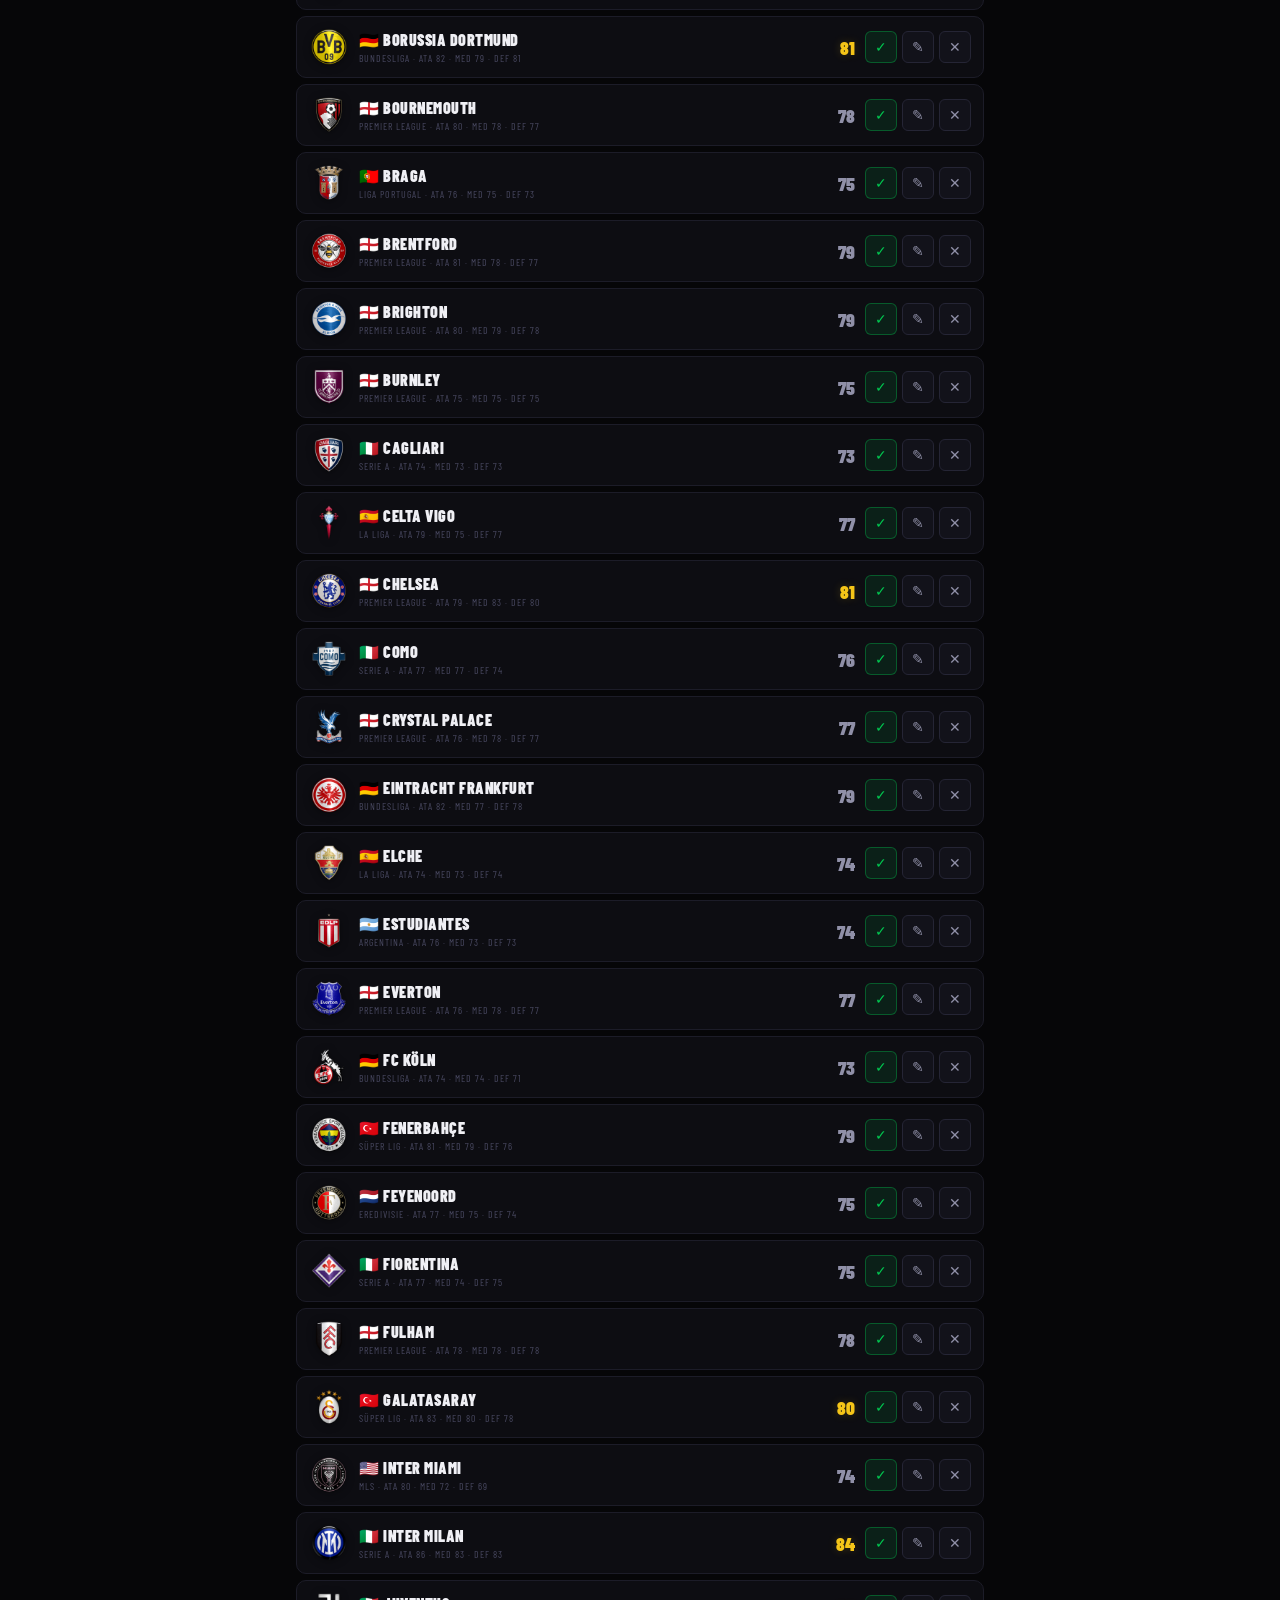
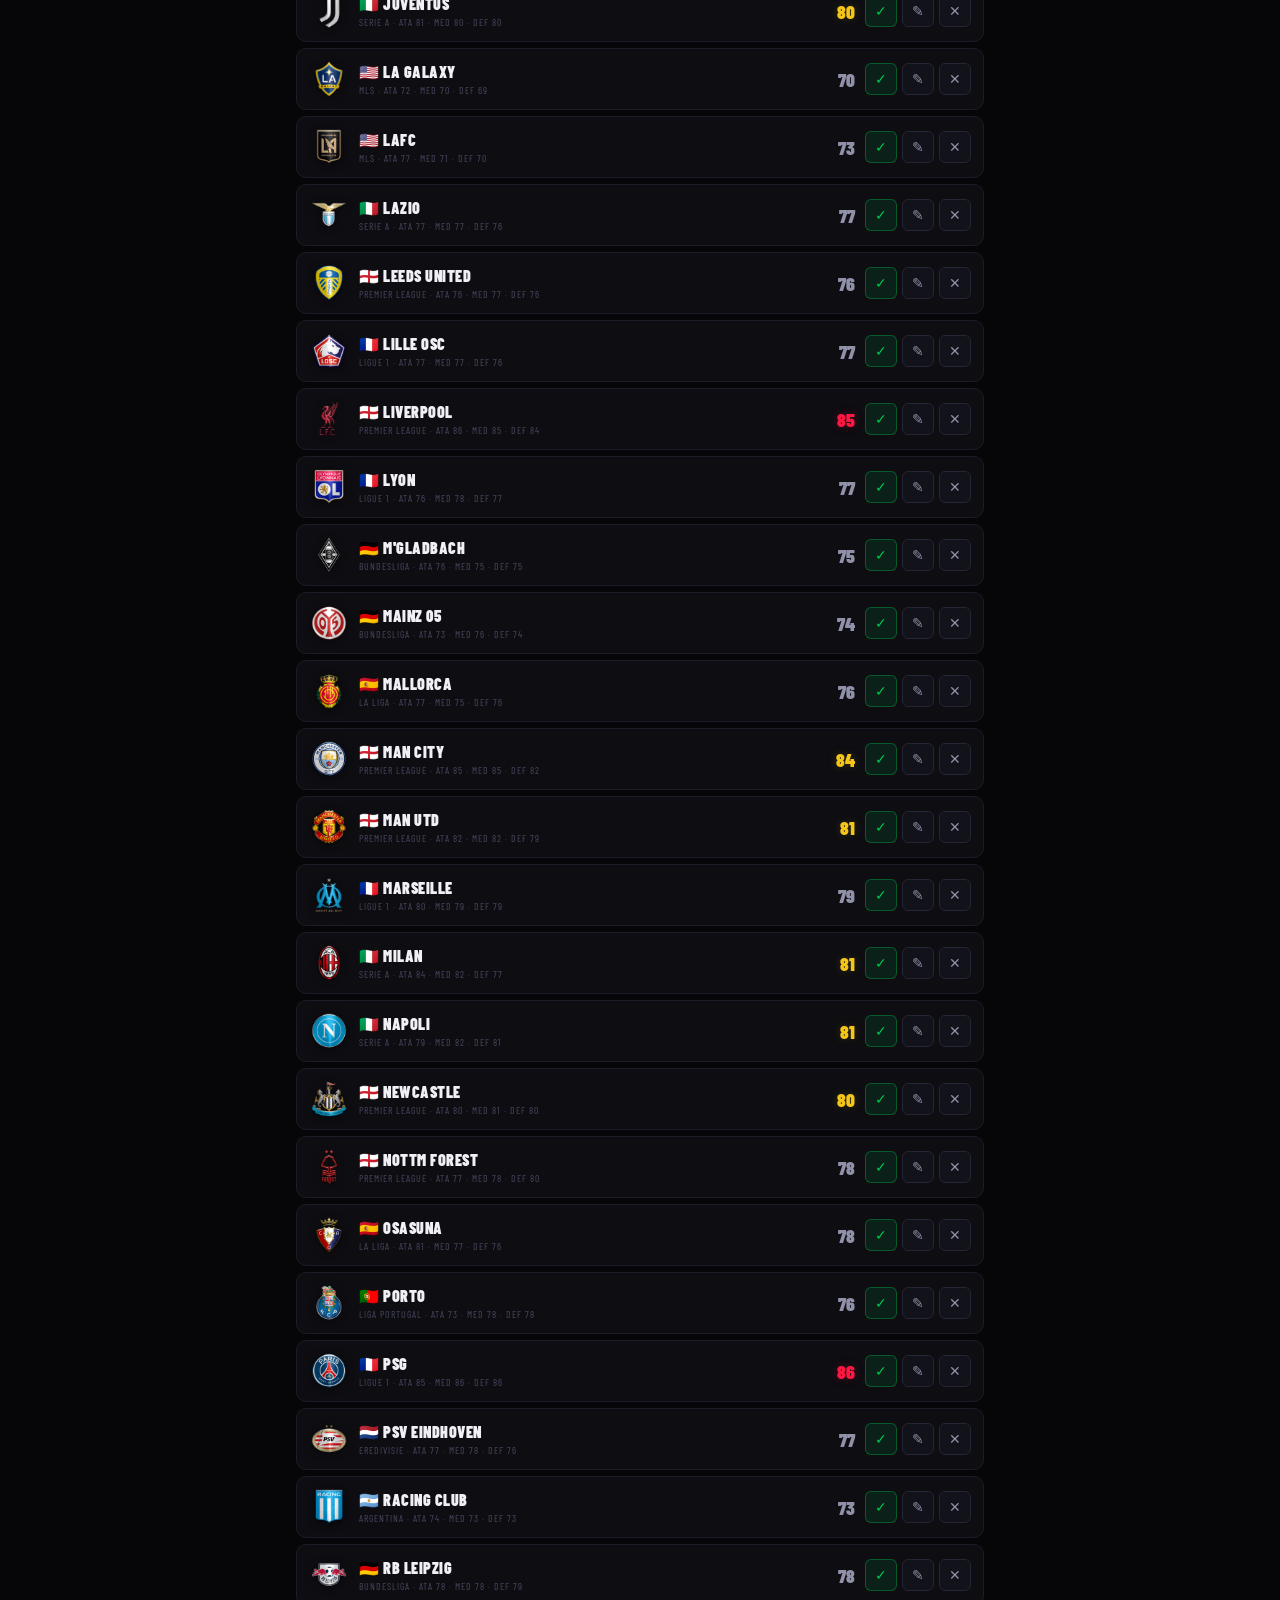
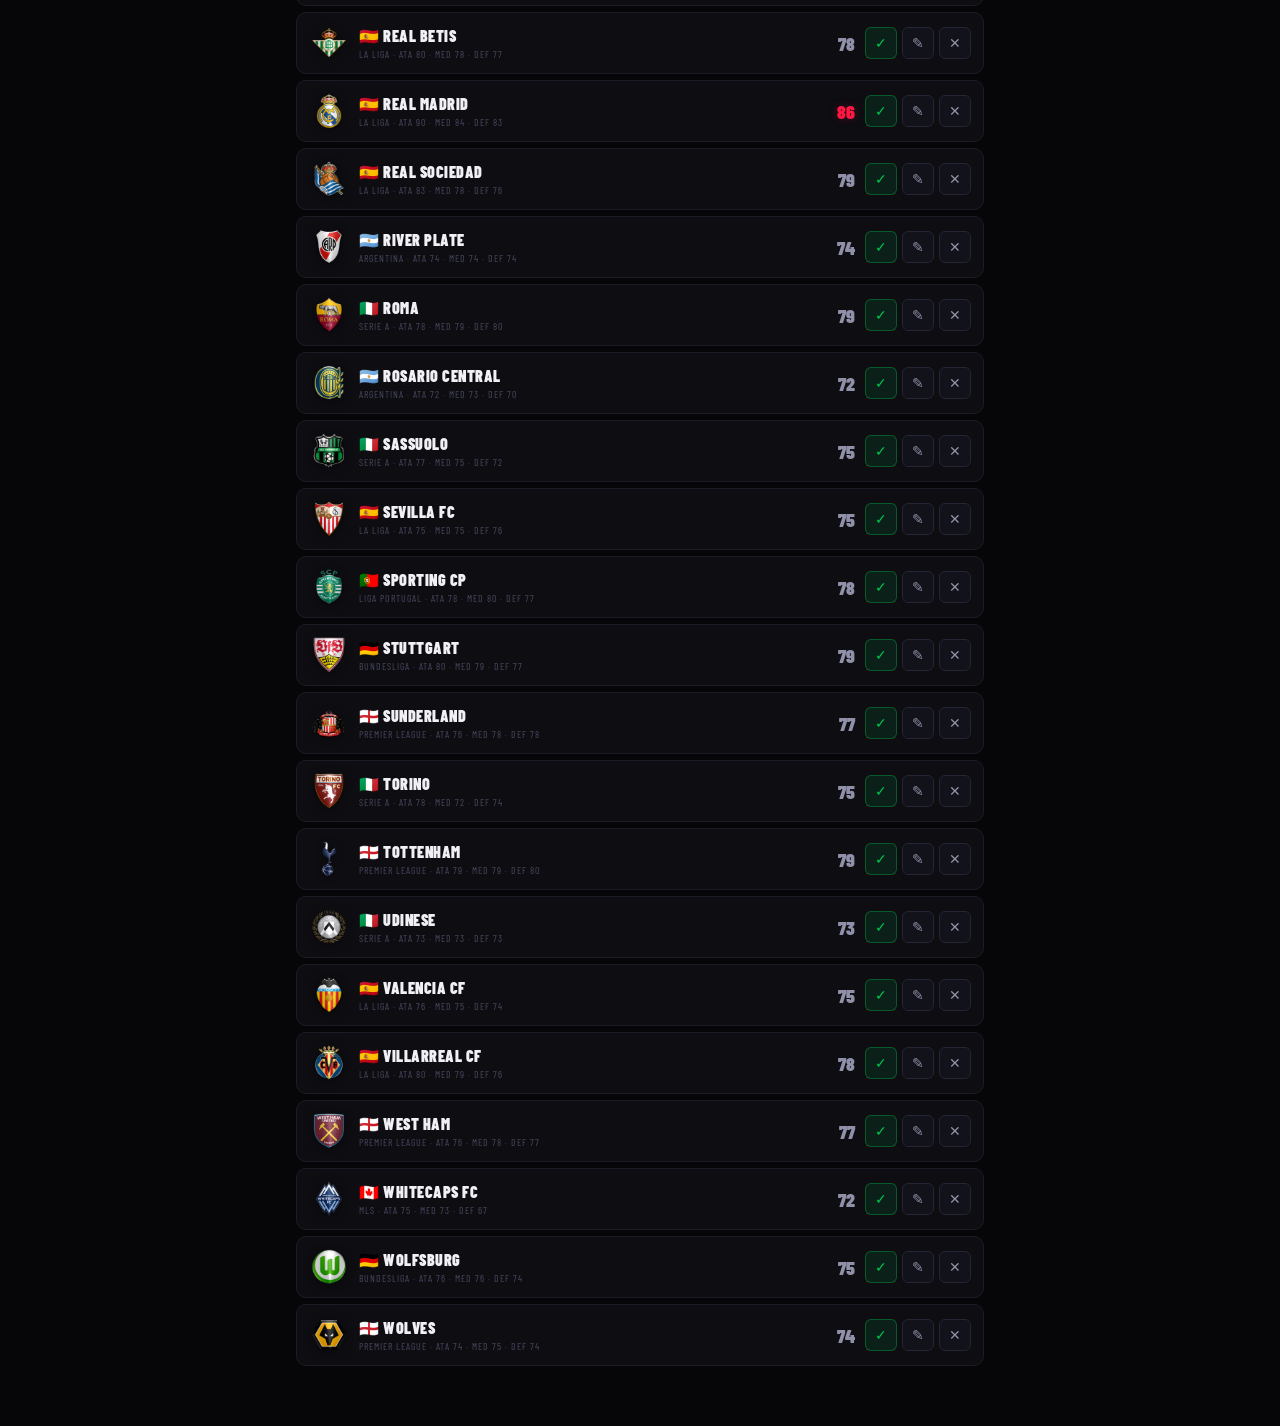
==== commit fd7197df: "Apply FC 26 Arena design system rebrand from Claude Design - Logo: substitui o escudo-bola por novo " ====
--- a/admin.html
+++ b/admin.html
@@ -756,7 +756,9 @@
 
 <!-- ===== TOPBAR ===== -->
 <div class="topbar">
-  <a href="./index.html" class="topbar-logo">← FC26</a>
+  <a href="./index.html" style="display:flex;align-items:center;gap:6px;text-decoration:none;">
+    <img src="./assets/logo-wordmark.svg" alt="FC 26 Arena" style="height:28px;width:auto;" onerror="this.outerHTML='<span class=\'topbar-logo\'>← FC26</span>'">
+  </a>
   <span class="topbar-sep">/</span>
   <span class="topbar-title">Painel Admin</span>
   <div class="topbar-right">
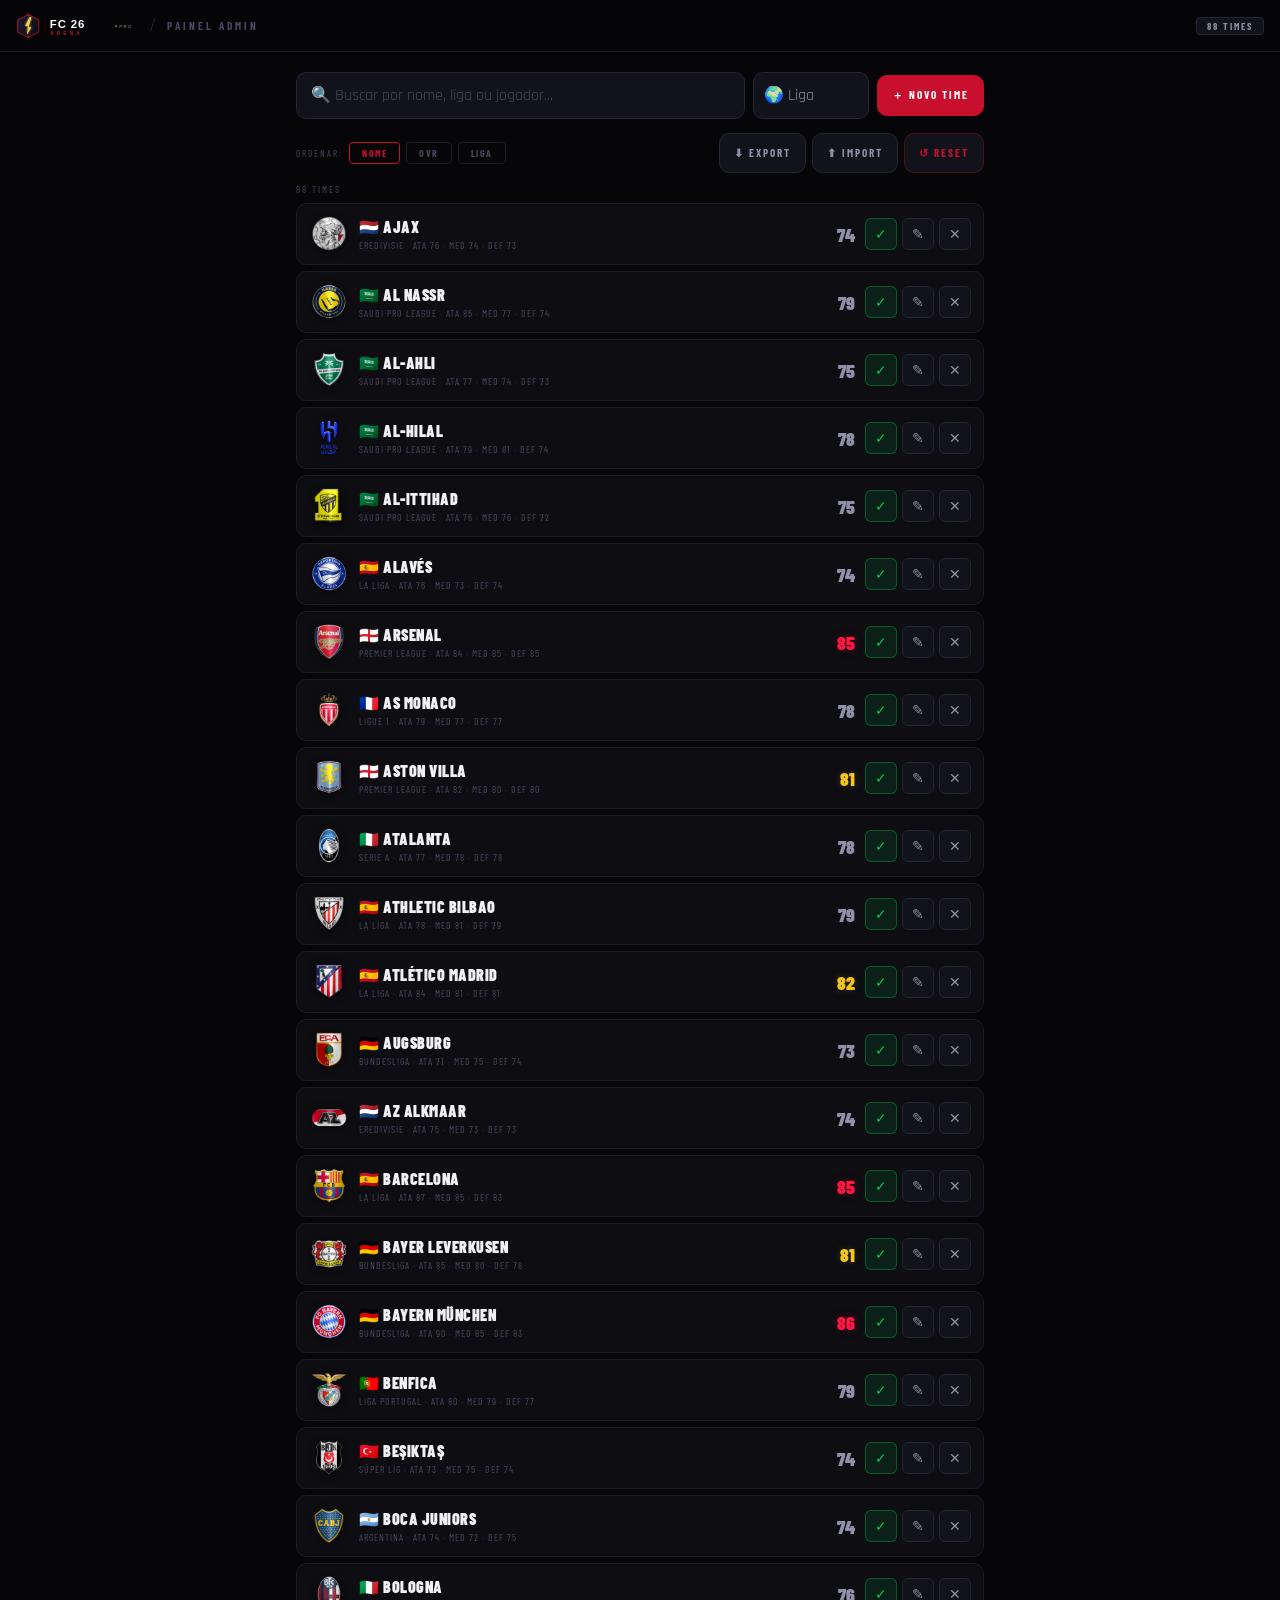
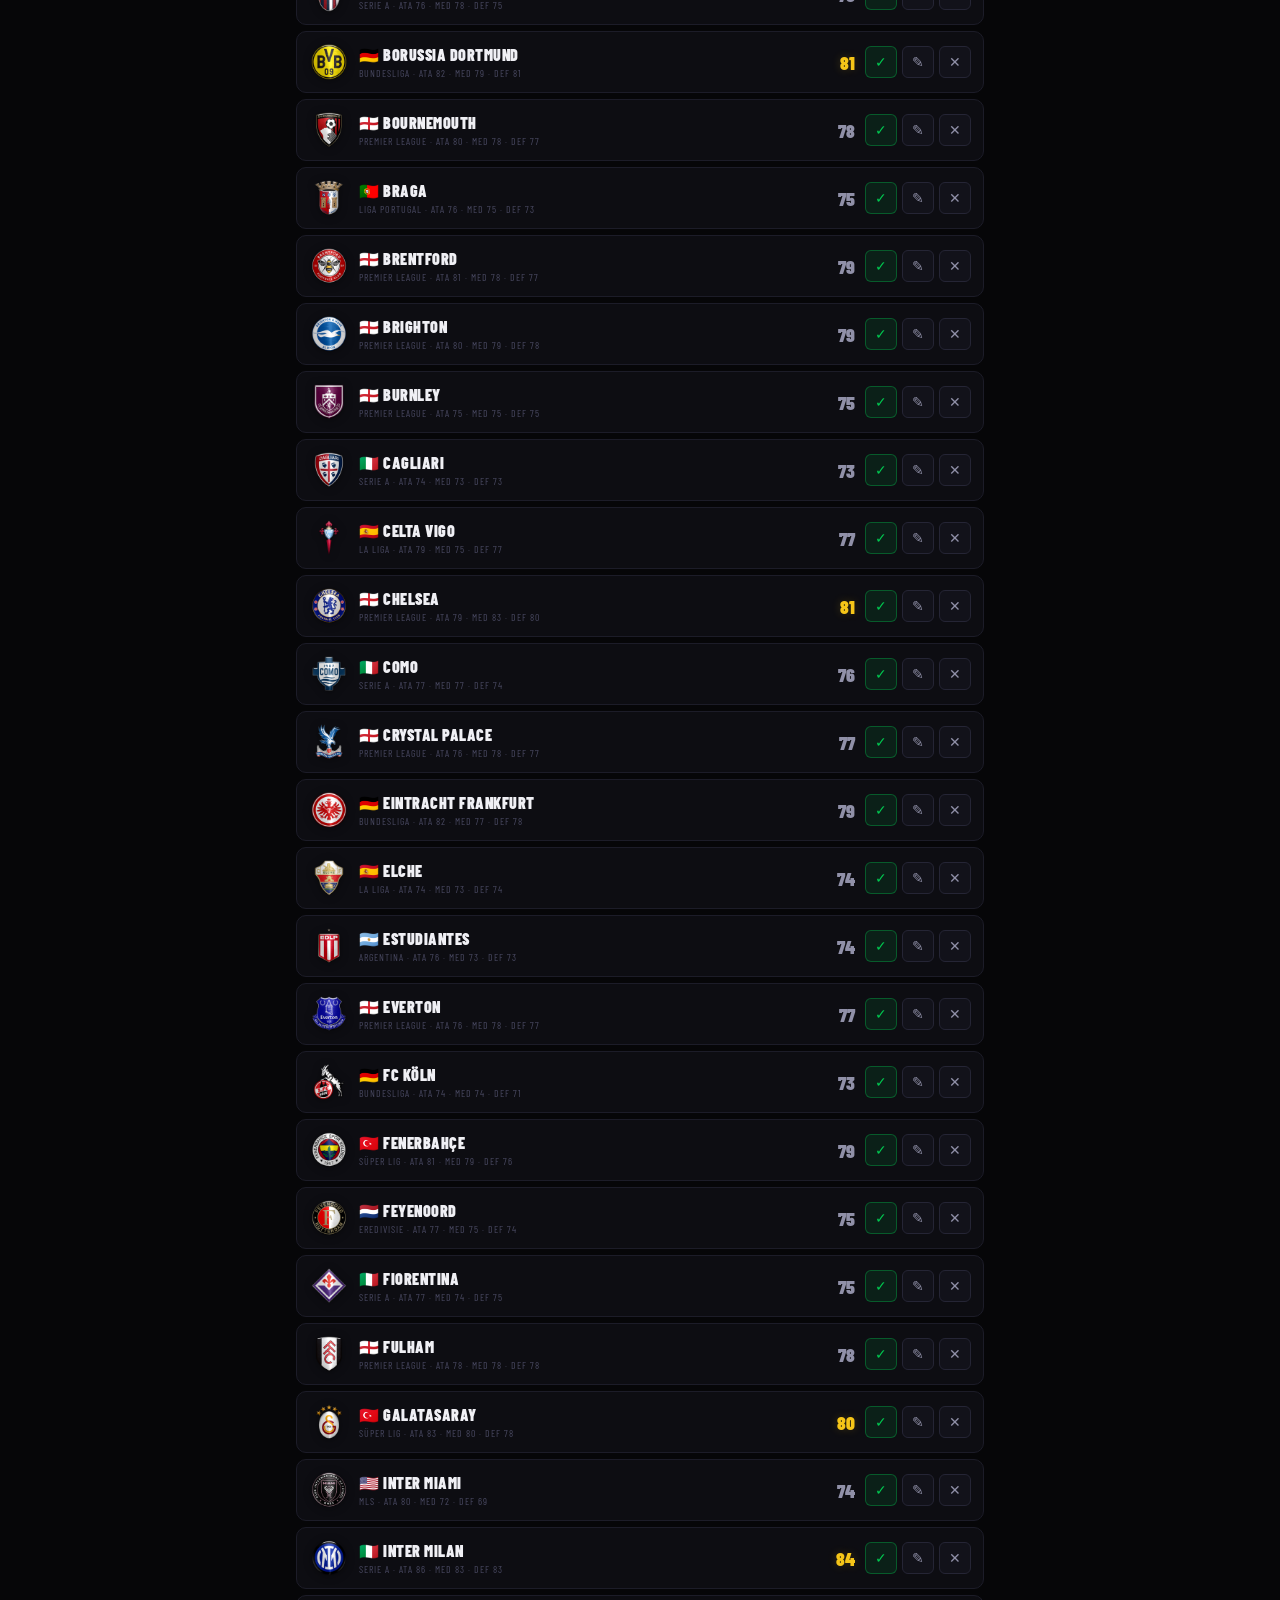
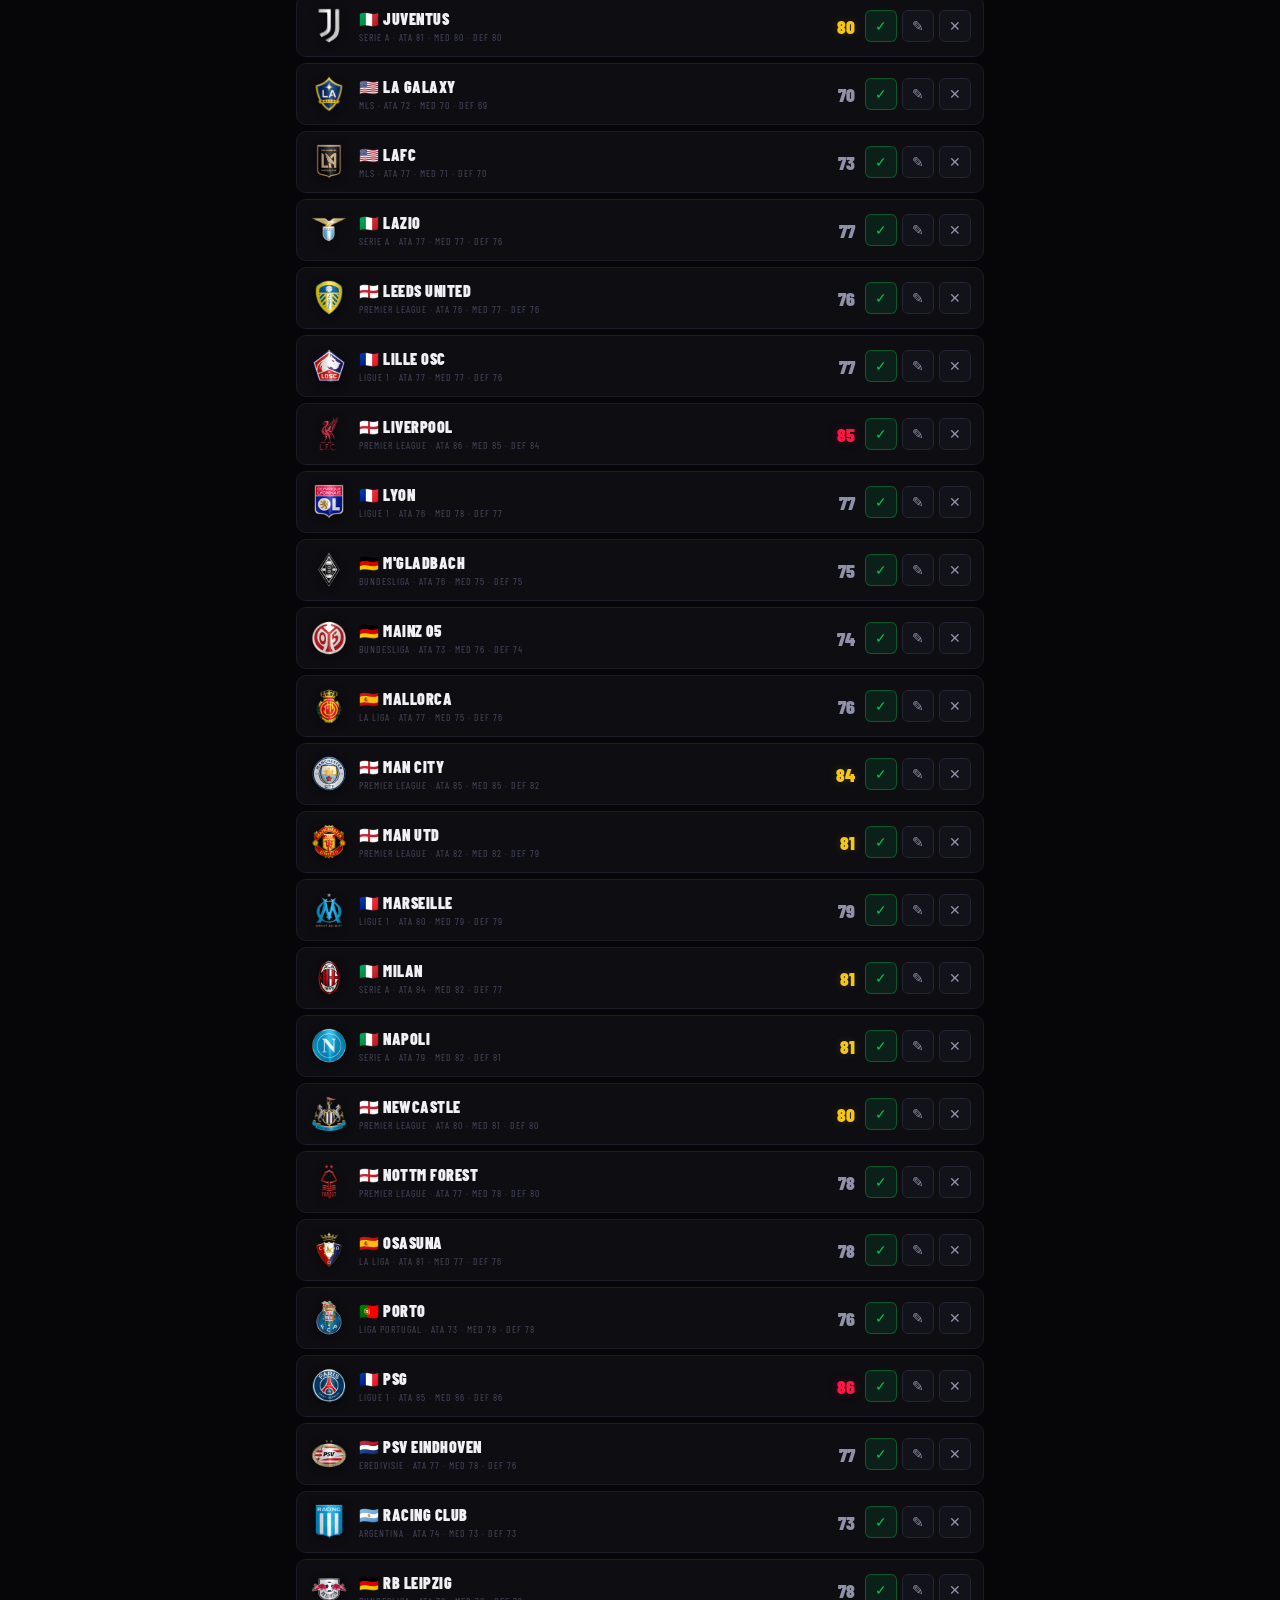
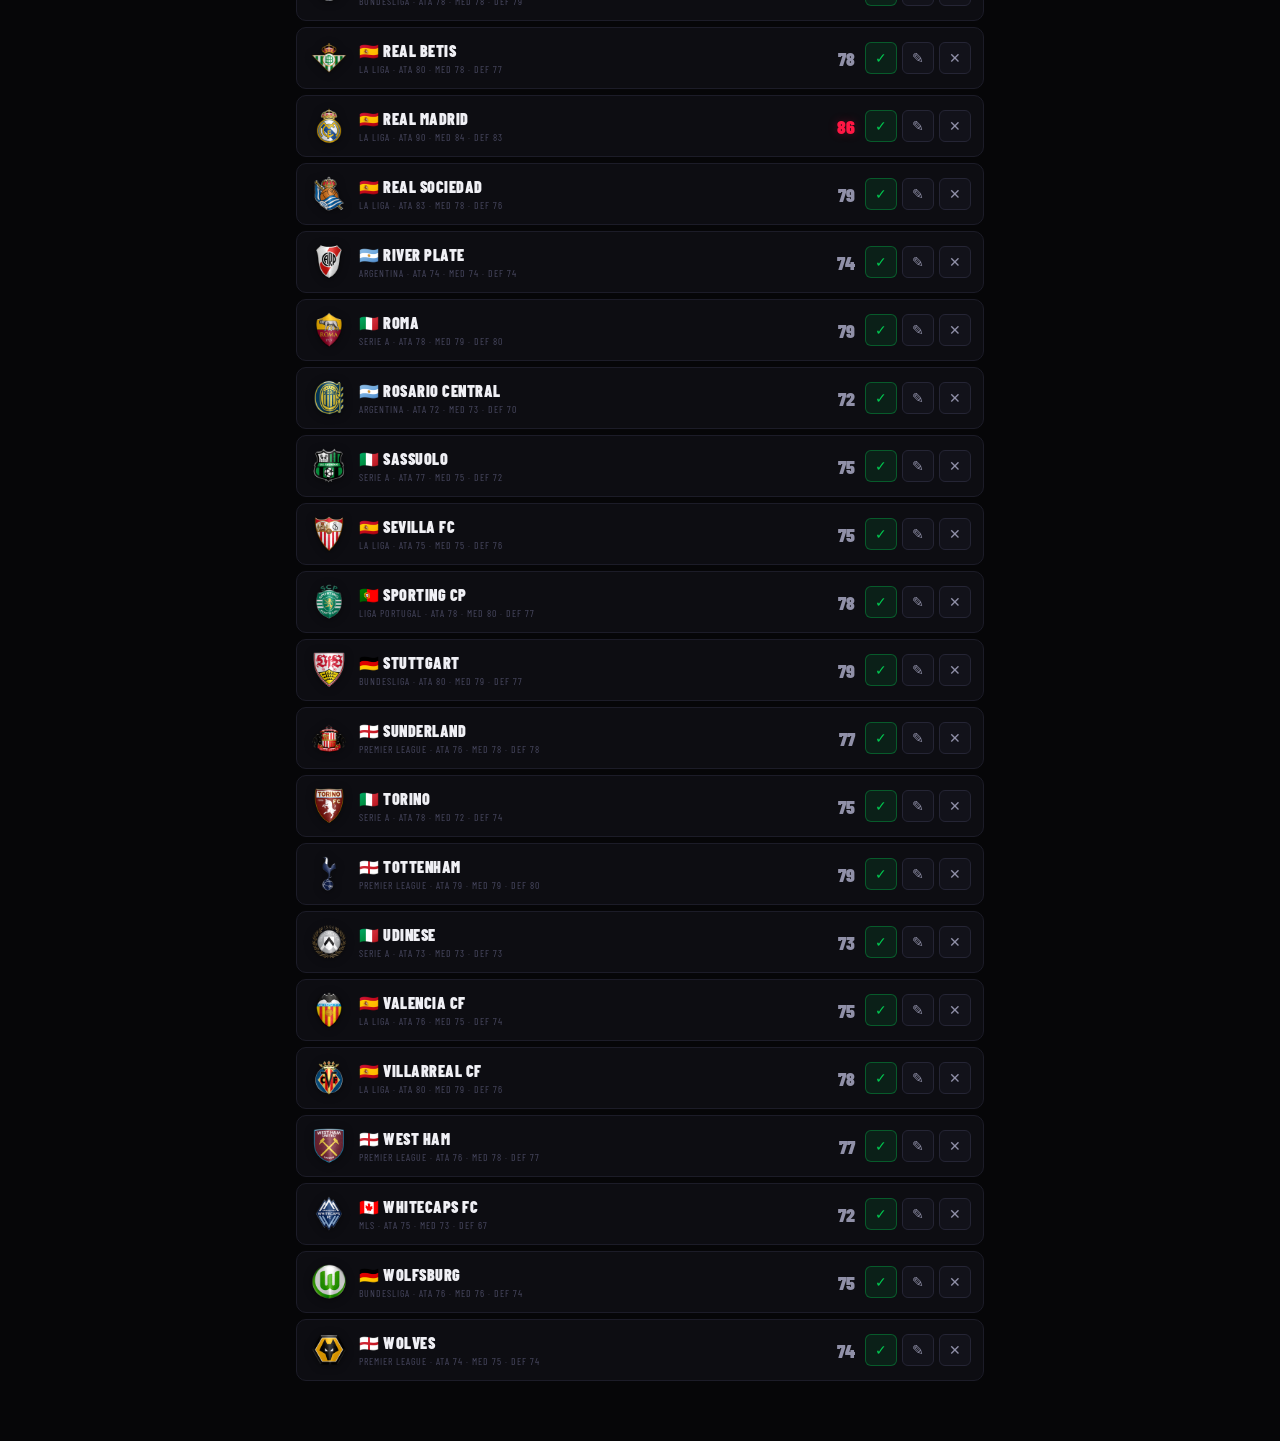
==== commit 1ded49c9: "feat: admin mobile, ligas corretas, modo champions e logos maiores - admin.html: layout responsivo m" ====
--- a/admin.html
+++ b/admin.html
@@ -80,6 +80,7 @@
   max-width: 720px;
   margin: 0 auto;
   padding: 20px 16px 60px;
+  overflow-x: hidden;
 }
 
 /* ===== TOOLBAR ===== */
@@ -91,13 +92,14 @@
 
 .search-input {
   flex: 1; min-width: 140px;
+  width: 100%;
   background: var(--surface2);
   border: 1px solid var(--border2);
   border-radius: var(--radius);
   color: var(--text);
   font-family: var(--font-body);
-  font-size: 0.88rem;
-  padding: 9px 14px;
+  font-size: 16px;
+  padding: 12px 14px;
   outline: none;
   transition: border-color 0.2s;
 }
@@ -110,8 +112,8 @@
   border-radius: var(--radius);
   color: var(--text2);
   font-family: var(--font-body);
-  font-size: 0.82rem;
-  padding: 9px 10px;
+  font-size: 16px;
+  padding: 12px 10px;
   outline: none;
   cursor: pointer;
   min-width: 100px;
@@ -121,7 +123,7 @@
 
 .btn-toolbar {
   display: flex; align-items: center; gap: 5px;
-  padding: 9px 14px;
+  padding: 12px 14px;
   border-radius: var(--radius);
   font-family: var(--font-head);
   font-size: 0.7rem;
@@ -143,6 +145,7 @@
 .sort-row {
   display: flex; gap: 6px; align-items: center;
   margin-bottom: 10px;
+  flex-wrap: wrap;
 }
 
 .sort-label {
@@ -354,6 +357,13 @@
   gap: 14px;
 }
 
+@media (max-width: 480px) {
+  .form-grid {
+    grid-template-columns: 1fr;
+  }
+  .form-full { grid-column: 1; }
+}
+
 .form-full { grid-column: 1 / -1; }
 
 .form-group {
@@ -371,13 +381,13 @@
 }
 
 .form-input, .form-select-edit {
-  padding: 10px 12px;
+  padding: 12px 12px;
   background: var(--surface2);
   border: 1px solid var(--border2);
   border-radius: var(--radius);
   color: var(--text);
   font-family: var(--font-body);
-  font-size: 0.9rem;
+  font-size: 16px;
   outline: none;
   transition: border-color 0.2s;
   width: 100%;
@@ -393,6 +403,12 @@
   grid-template-columns: 1fr 1fr 1fr;
   gap: 12px;
   grid-column: 1 / -1;
+}
+
+@media (max-width: 380px) {
+  .stat-controls-grid {
+    grid-template-columns: 1fr;
+  }
 }
 
 .stat-control-group {
@@ -597,6 +613,66 @@
 ::-webkit-scrollbar { width: 4px; }
 ::-webkit-scrollbar-track { background: transparent; }
 ::-webkit-scrollbar-thumb { background: var(--border2); border-radius: 4px; }
+
+/* ===== MOBILE RESPONSIVE (≤480px) ===== */
+@media (max-width: 480px) {
+  html, body { overflow-x: hidden; }
+
+  .admin-wrap { padding: 14px 12px 60px; }
+
+  /* Toolbar: busca ocupa linha inteira, filtro + botão ficam juntos abaixo */
+  .admin-toolbar { flex-direction: column; align-items: stretch; gap: 8px; }
+  .admin-toolbar .search-input { width: 100%; }
+  .admin-toolbar .filter-select { flex: 1; width: 100%; }
+  .admin-toolbar .btn-toolbar.primary { width: 100%; justify-content: center; }
+
+  /* Sort row: wrap e export/import/reset ficam em nova linha */
+  .sort-row { gap: 4px; }
+  .sort-row > span[style*="margin-left:auto"] {
+    margin-left: 0 !important;
+    width: 100%;
+    display: flex;
+    gap: 6px;
+  }
+
+  /* Botões sort menores */
+  .sort-btn { padding: 6px 10px; font-size: 0.58rem; }
+
+  /* Team row: quebra em 2 linhas no mobile, evita overflow */
+  .team-row { flex-wrap: nowrap; gap: 8px; padding: 10px; overflow: hidden; }
+  .team-row-name { font-size: 0.88rem; }
+  .team-row-meta { font-size: 0.55rem; }
+  .team-row-ovr  { font-size: 1rem; min-width: 28px; }
+
+  /* Icon buttons no mobile: tamanho mínimo de toque */
+  .icon-btn { width: 36px; height: 36px; font-size: 0.9rem; }
+
+  /* Modal: borda arredondada topo + largura total */
+  .modal-sheet {
+    border-radius: 18px 18px 0 0;
+    padding: 18px 14px 28px;
+    max-height: 95vh;
+  }
+
+  /* OVR Preview: mais compacto */
+  .ovr-preview-wrap { padding: 12px 14px; }
+  .ovr-preview-num  { font-size: 1.8rem; }
+
+  /* Logo preview group: coluna no mobile */
+  .logo-preview-group { flex-direction: column; }
+  .logo-preview { width: 56px; height: 56px; }
+
+  /* Color row: empilha */
+  .color-row { flex-direction: row; }
+
+  /* Modal actions: empilha botões */
+  .modal-actions { flex-direction: column; }
+  .btn-cancel, .btn-save { width: 100%; padding: 14px; }
+
+  /* Topbar: logo menor + badge menor */
+  .topbar { padding: 0 12px; }
+  .team-count-badge { font-size: 0.56rem; padding: 2px 8px; }
+}
 </style>
 </head>
 <body>
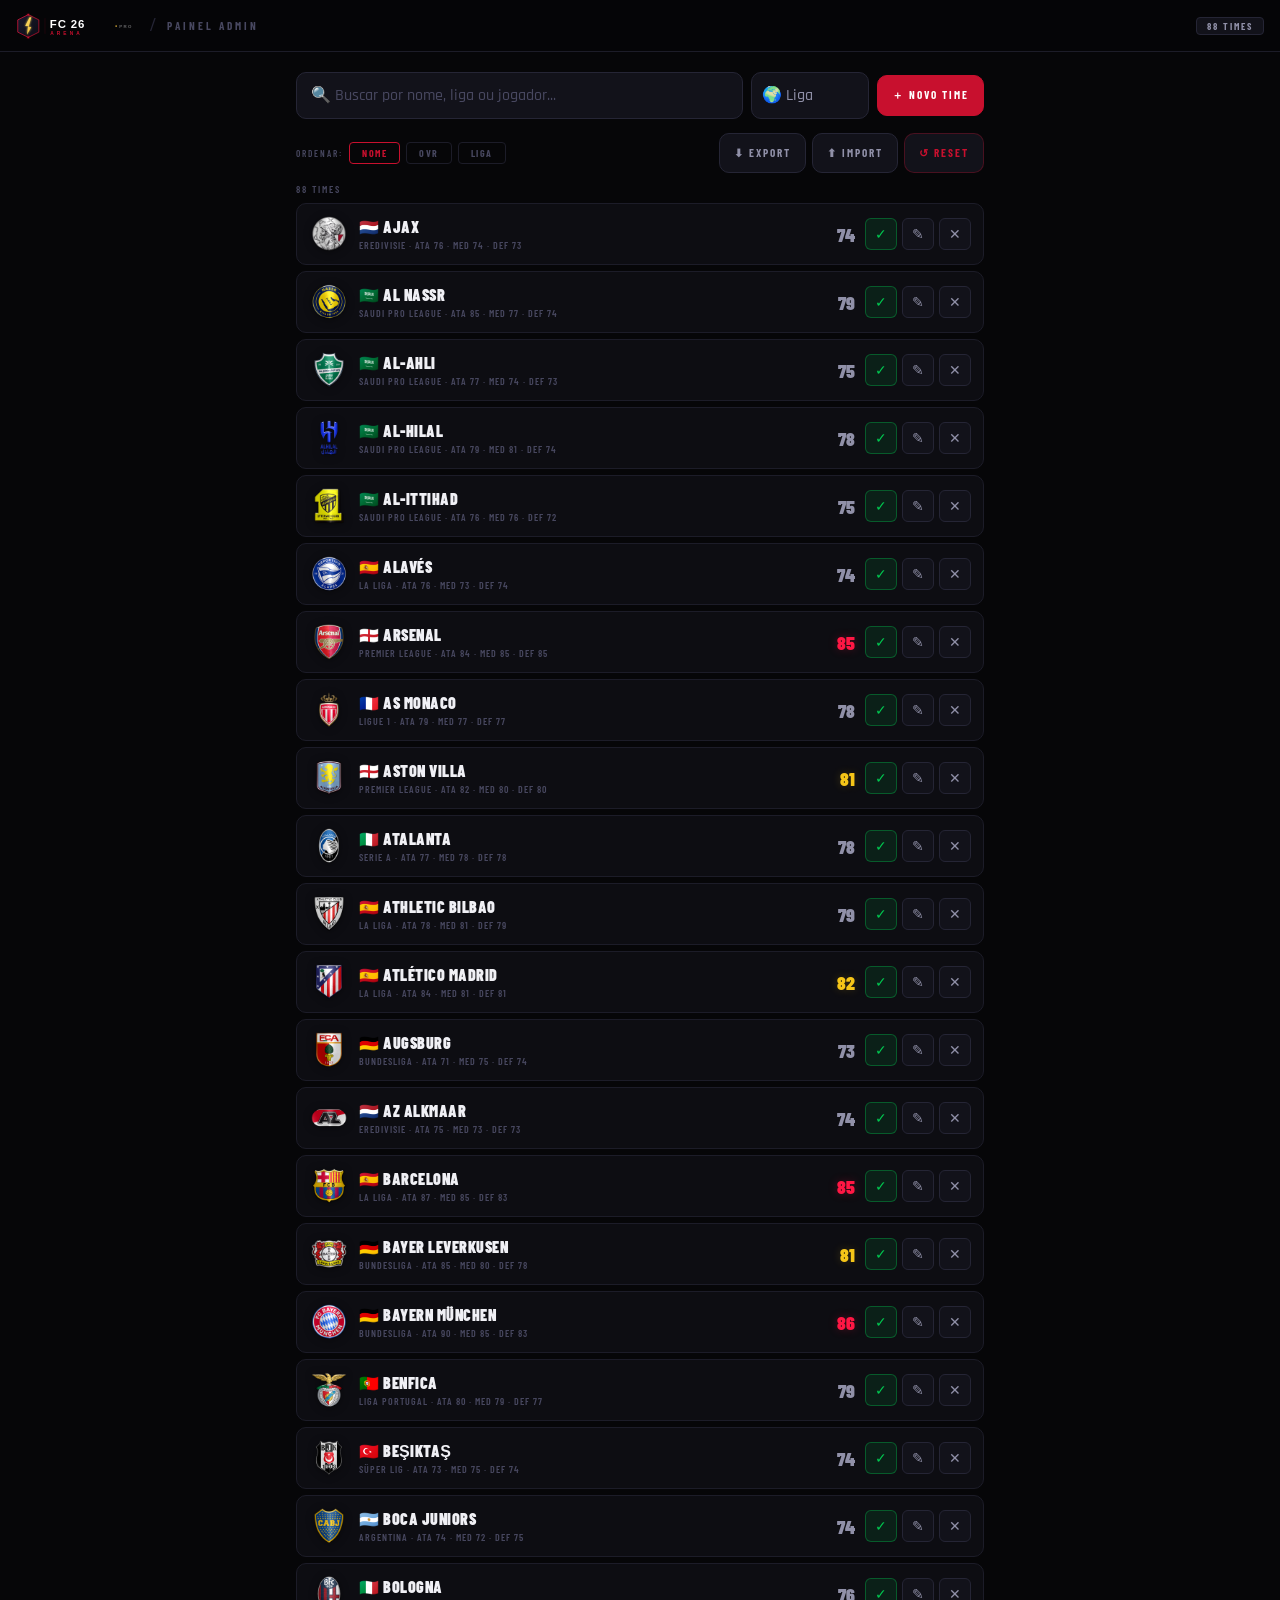
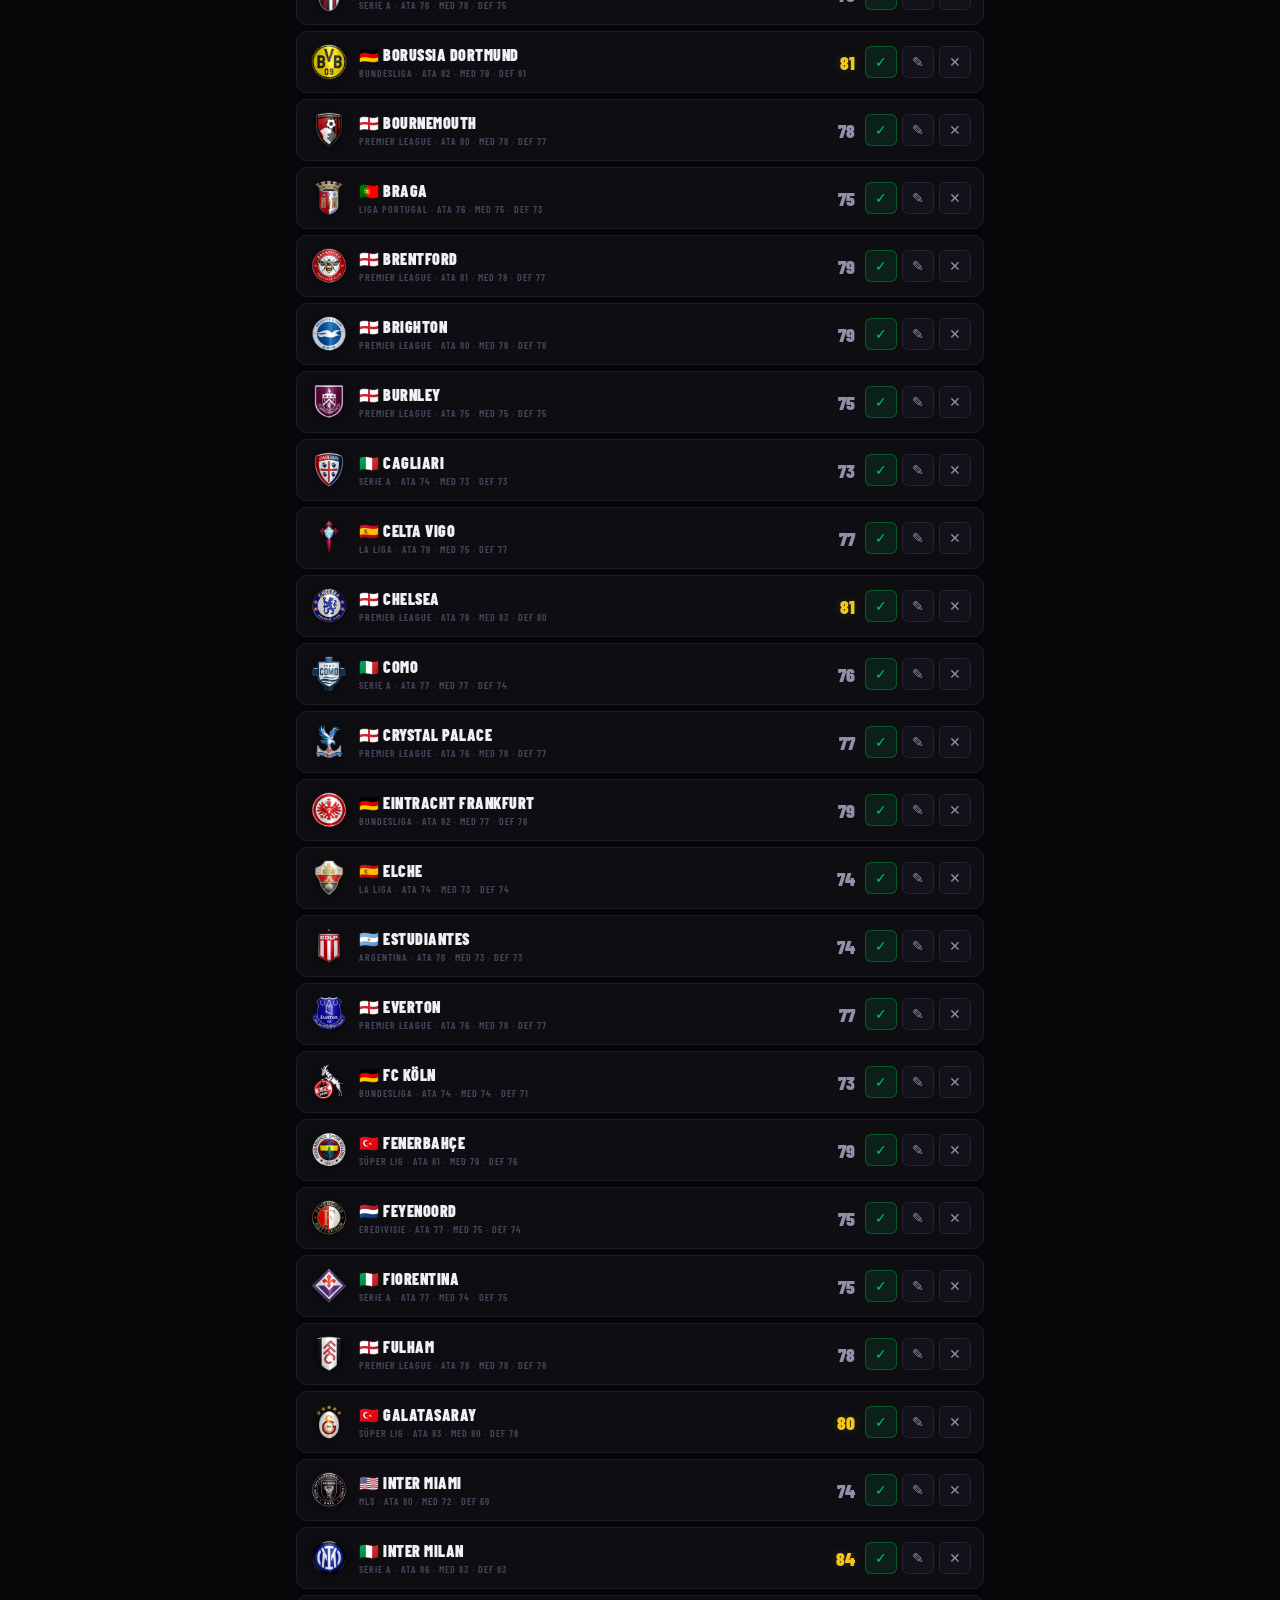
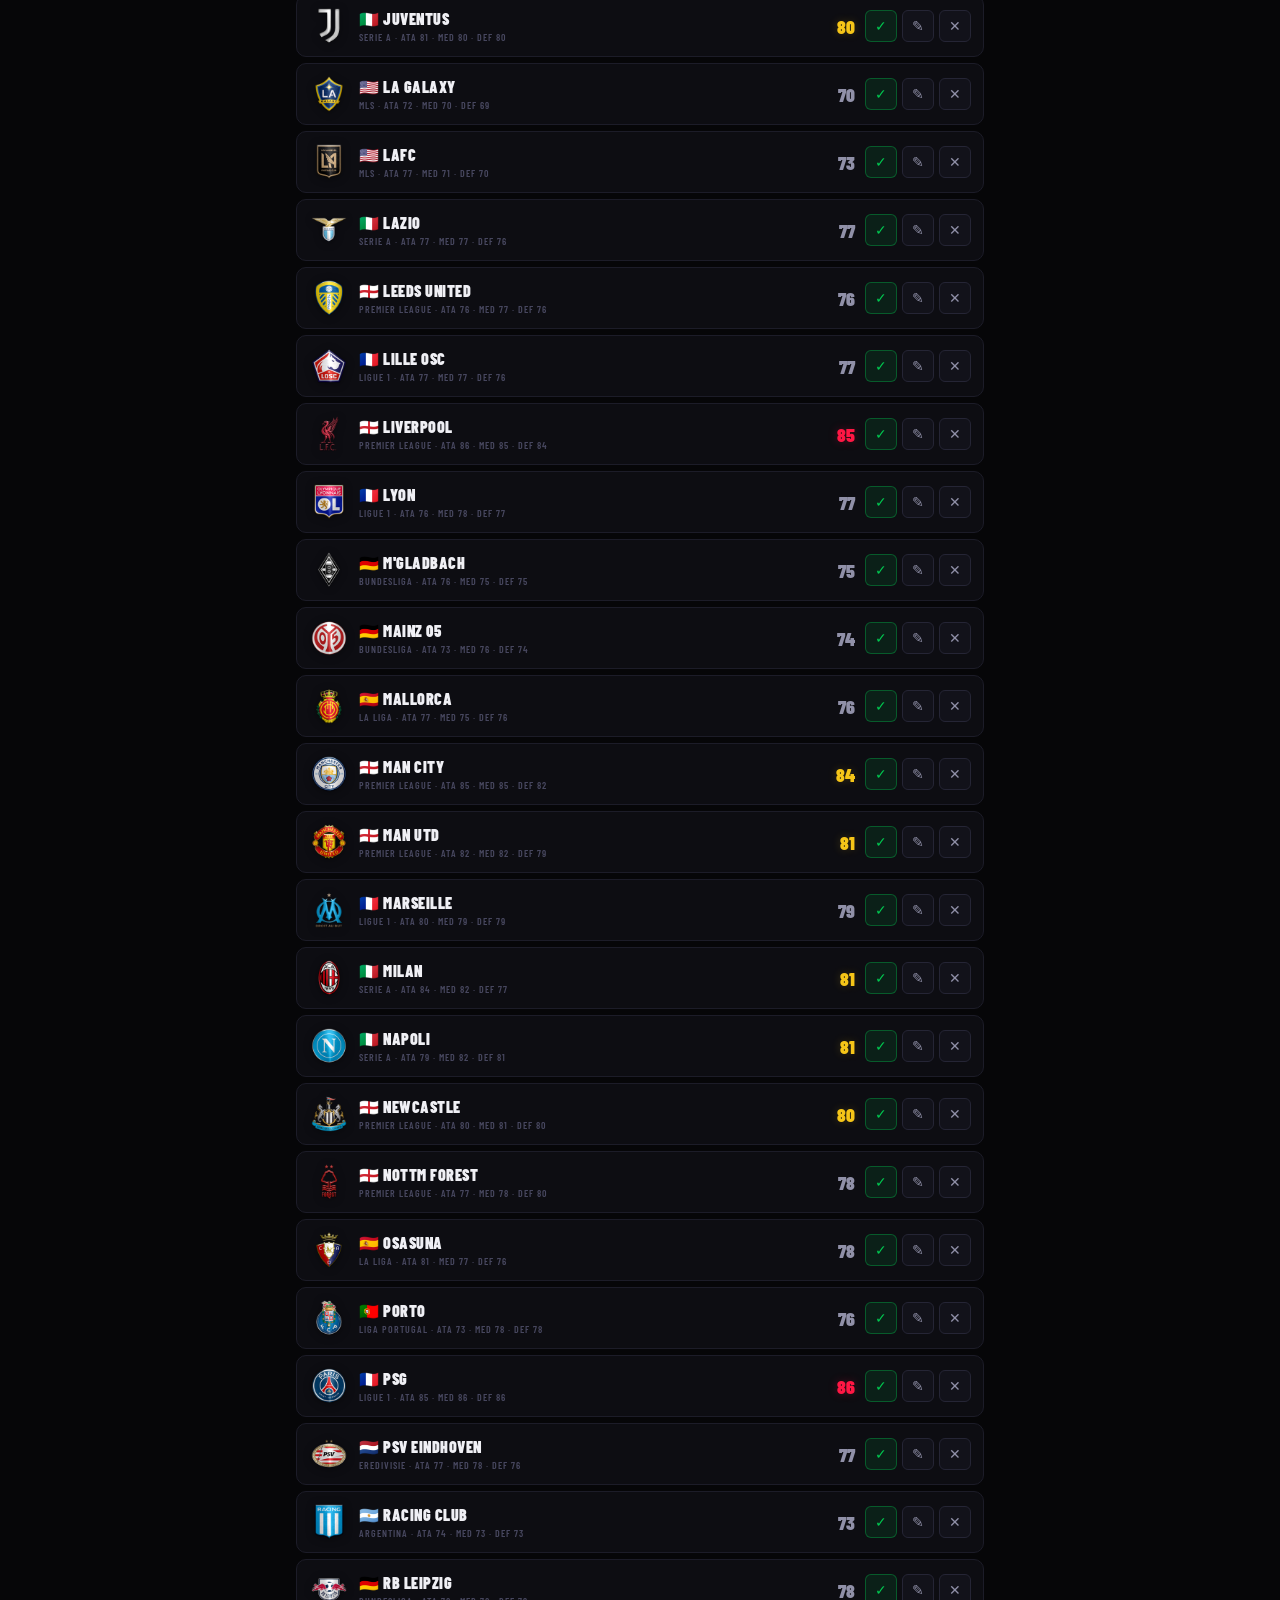
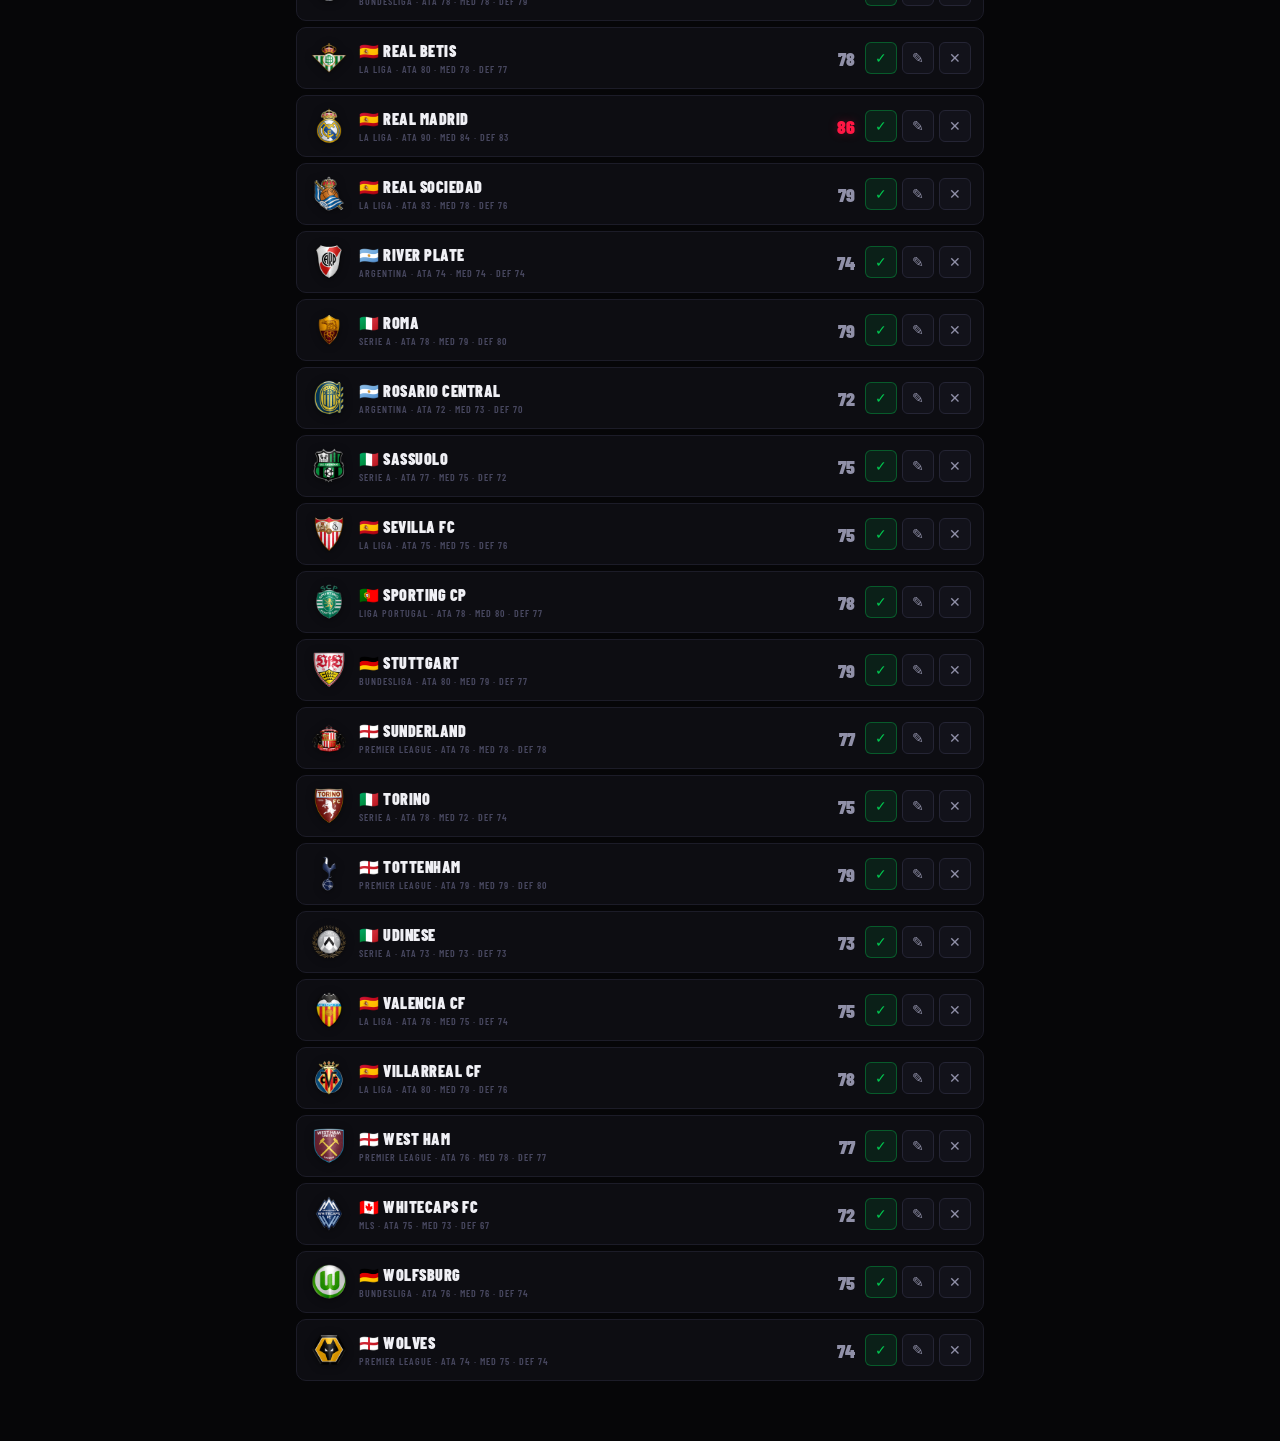
==== commit 54475379: "feat: RNG à prova de manipulação e fontes 100% offline - Sorteio (times e chaveamentos) passa a usar" ====
--- a/admin.html
+++ b/admin.html
@@ -5,9 +5,15 @@
 <meta name="viewport" content="width=device-width,initial-scale=1.0,viewport-fit=cover">
 <meta name="theme-color" content="#060608">
 <title>FC 26 Arena · Admin</title>
-<link rel="preconnect" href="https://fonts.googleapis.com">
-<link href="https://fonts.googleapis.com/css2?family=Rajdhani:wght@500;600;700&family=Barlow+Condensed:ital,wght@0,600;0,700;0,900&display=swap" rel="stylesheet">
 <style>
+/* ===== FONTS (self-hosted — zero dependência de rede/CDN) ===== */
+@font-face { font-family: 'Rajdhani'; font-style: normal; font-weight: 500; font-display: swap; src: url('./assets/fonts/rajdhani-500.woff2') format('woff2'); }
+@font-face { font-family: 'Rajdhani'; font-style: normal; font-weight: 600; font-display: swap; src: url('./assets/fonts/rajdhani-600.woff2') format('woff2'); }
+@font-face { font-family: 'Rajdhani'; font-style: normal; font-weight: 700; font-display: swap; src: url('./assets/fonts/rajdhani-700.woff2') format('woff2'); }
+@font-face { font-family: 'Barlow Condensed'; font-style: normal; font-weight: 600; font-display: swap; src: url('./assets/fonts/barlow-condensed-600.woff2') format('woff2'); }
+@font-face { font-family: 'Barlow Condensed'; font-style: normal; font-weight: 700; font-display: swap; src: url('./assets/fonts/barlow-condensed-700.woff2') format('woff2'); }
+@font-face { font-family: 'Barlow Condensed'; font-style: normal; font-weight: 900; font-display: swap; src: url('./assets/fonts/barlow-condensed-900.woff2') format('woff2'); }
+
 *, *::before, *::after { box-sizing: border-box; margin: 0; padding: 0; }
 
 :root {
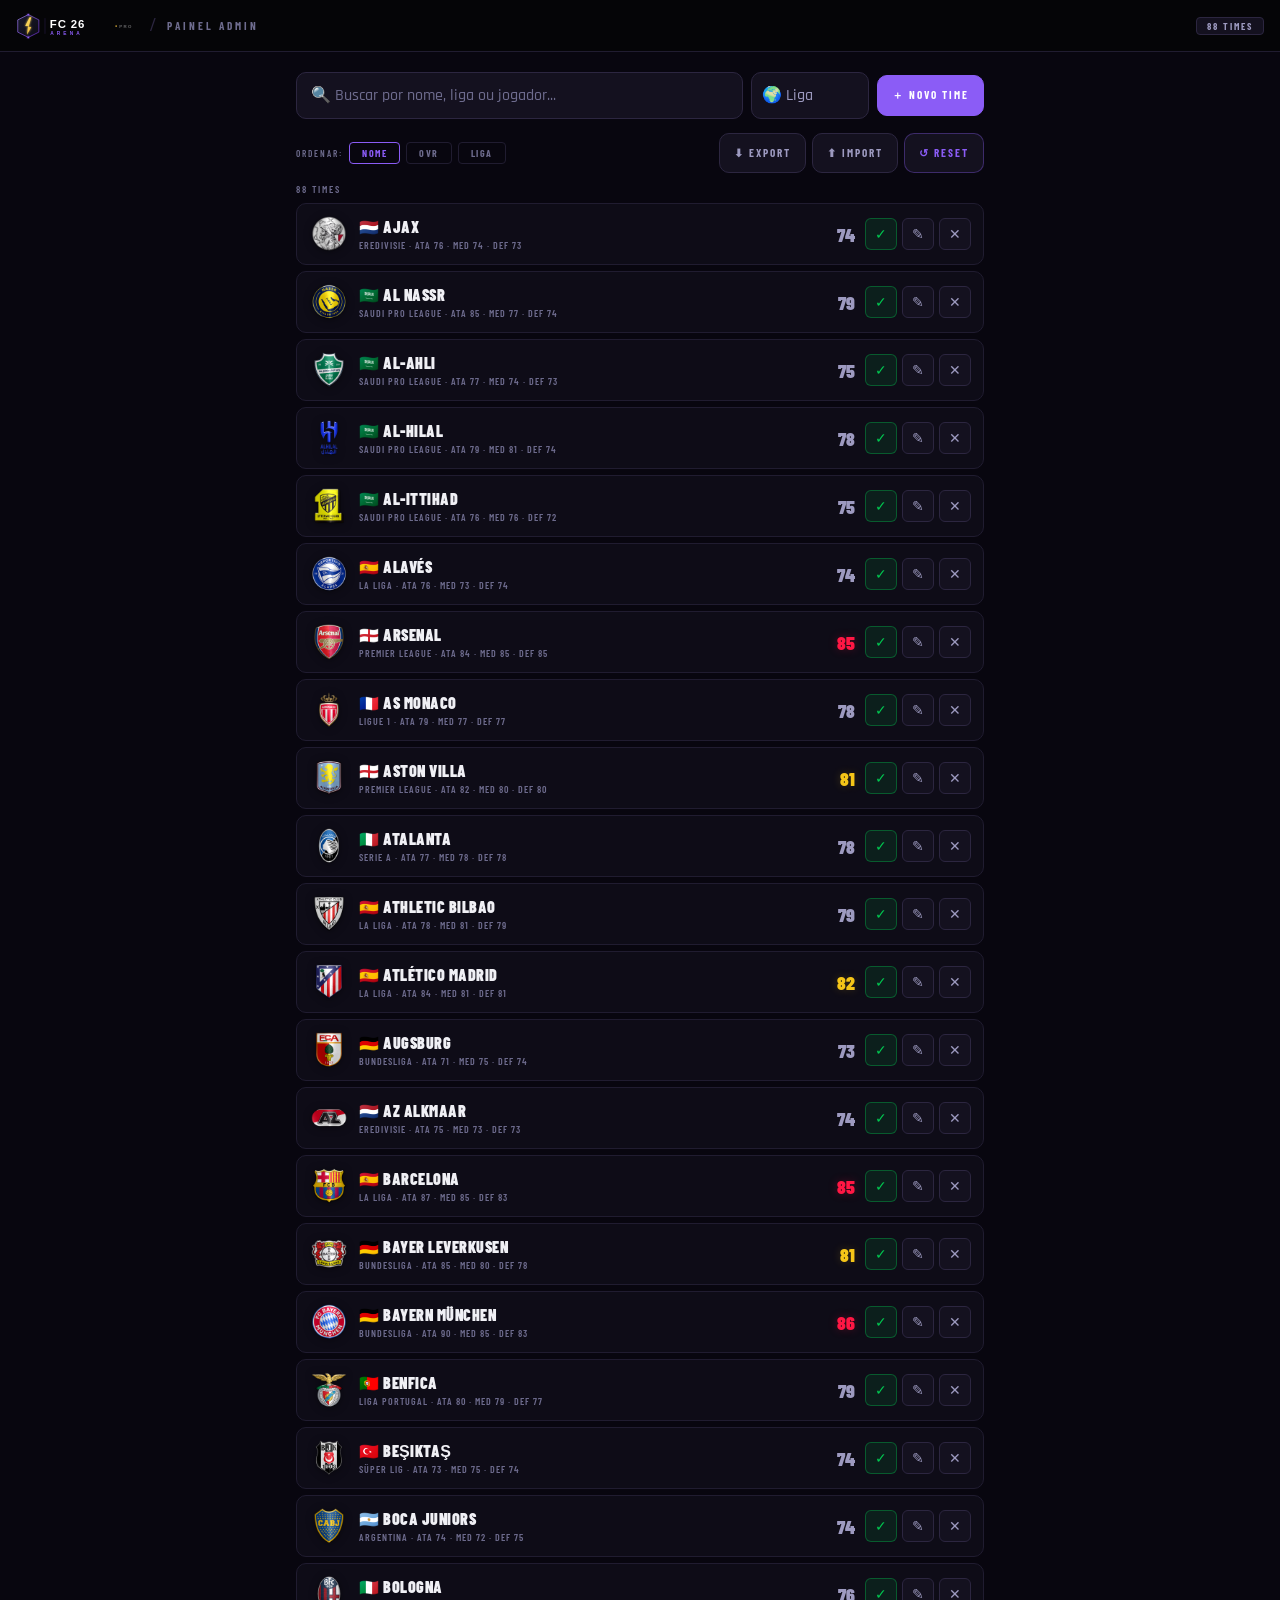
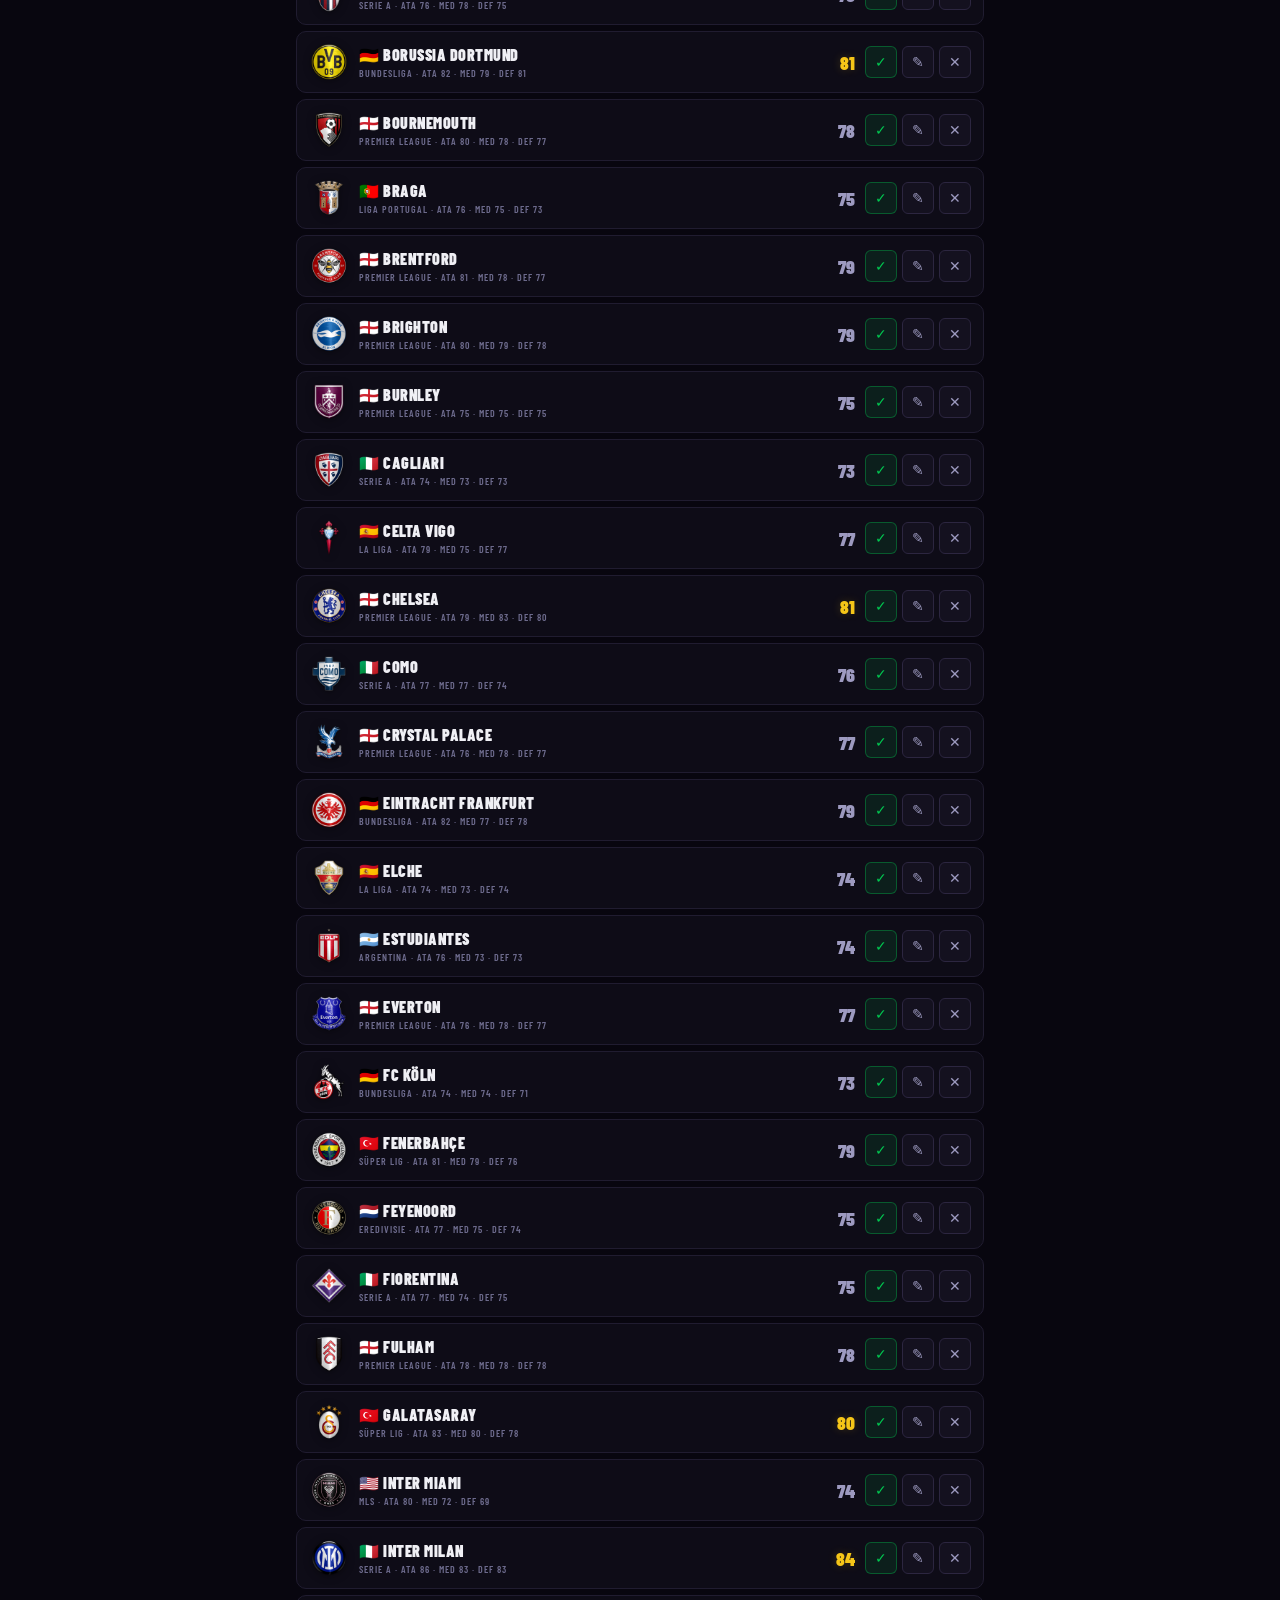
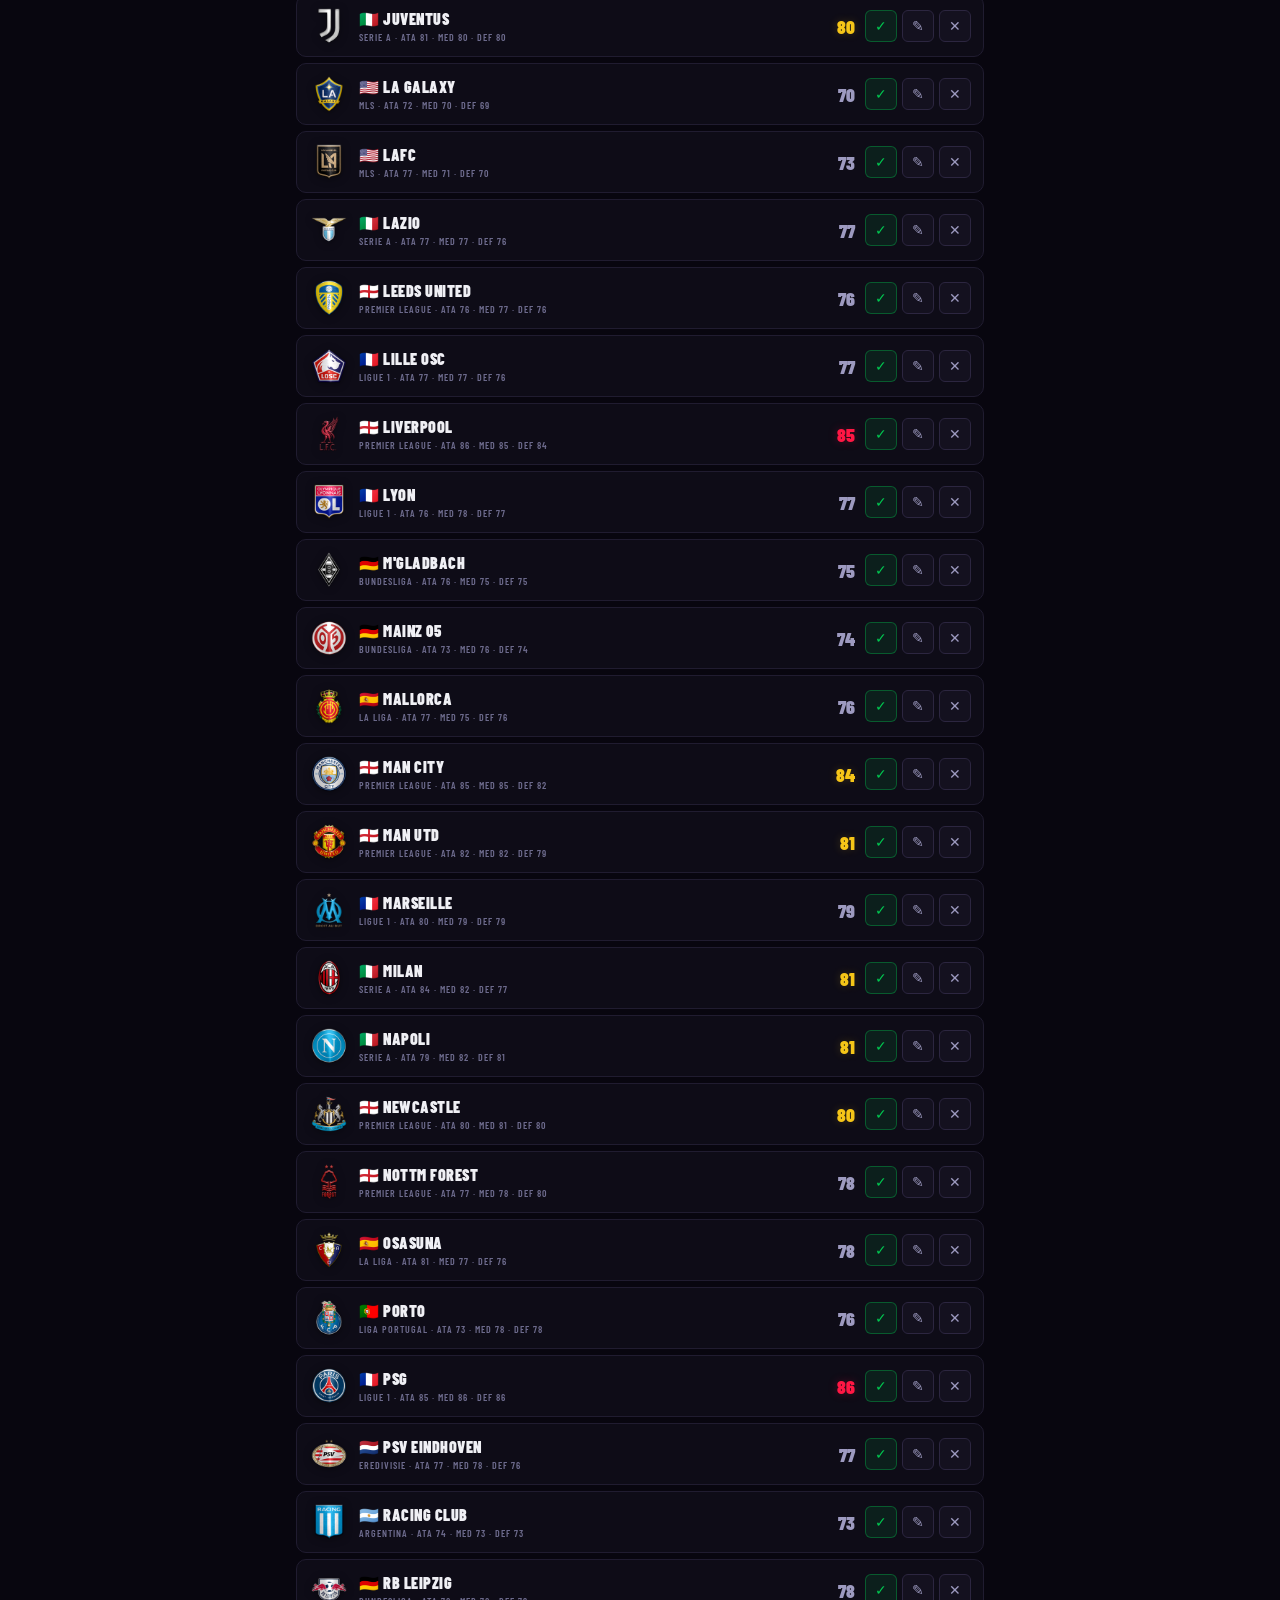
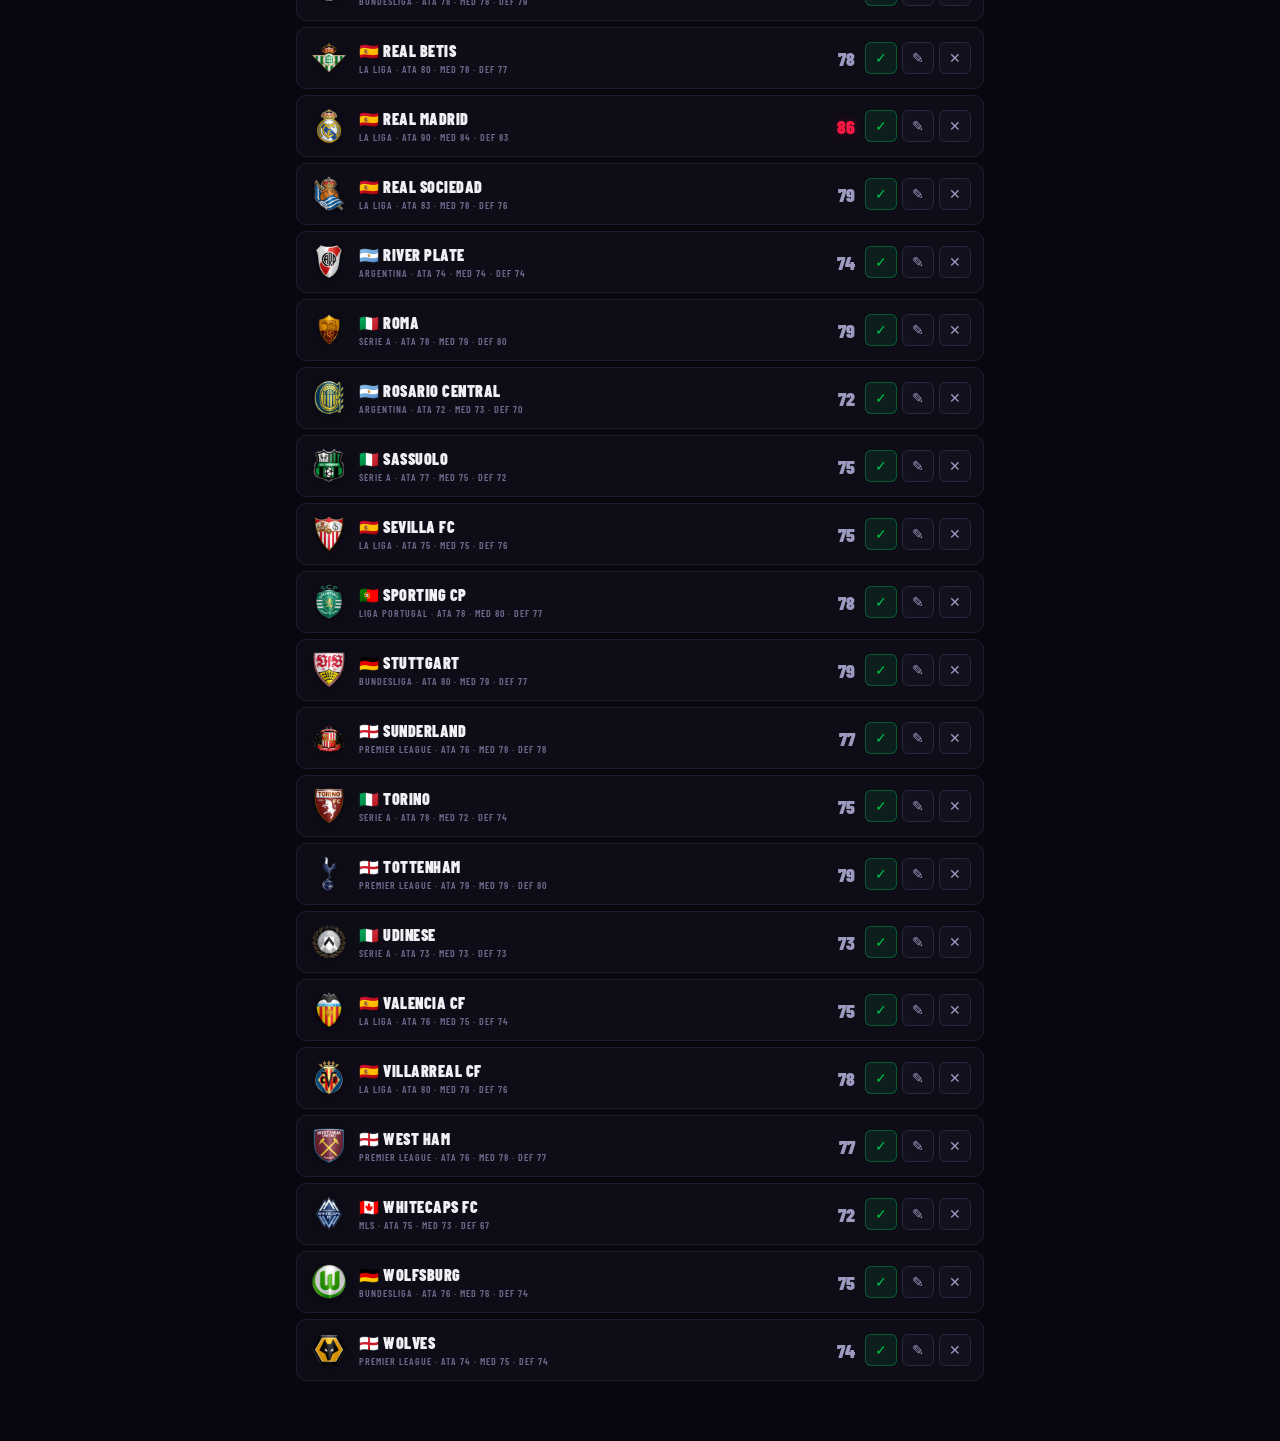
==== commit eb828f96: "feat: tema preto e roxo, contraste de nomes e Champions 26-27 - Novo tema padrão preto + roxo (accen" ====
--- a/admin.html
+++ b/admin.html
@@ -17,16 +17,16 @@
 *, *::before, *::after { box-sizing: border-box; margin: 0; padding: 0; }
 
 :root {
-  --bg:       #060608;
-  --surface:  #0d0d12;
-  --surface2: #12121a;
-  --surface3: #18181f;
-  --border:   #1c1c28;
-  --border2:  #252535;
-  --accent:   #c8102e;
+  --bg:       #08060f;
+  --surface:  #0e0c17;
+  --surface2: #14111f;
+  --surface3: #1a1728;
+  --border:   #201c30;
+  --border2:  #2c2640;
+  --accent:   #8b5cf6;
   --text:     #f0f0f5;
-  --text2:    #9090a8;
-  --muted:    #484860;
+  --text2:    #9d9ac0;
+  --muted:    #6e6c8e;
   --gold:     #f5c518;
   --radius:   10px;
   --radius-lg: 16px;
@@ -286,7 +286,7 @@
   display: flex; align-items: center; justify-content: center;
 }
 .icon-btn:hover { border-color: var(--text2); color: var(--text); }
-.icon-btn.del:hover { border-color: var(--accent); color: var(--accent); background: rgba(200,16,46,0.1); }
+.icon-btn.del:hover { border-color: #ff1744; color: #ff1744; background: rgba(255,23,68,0.1); }
 
 .toggle-btn.is-active {
   background: rgba(0,200,80,0.1);
@@ -469,7 +469,7 @@
 }
 
 .stat-btn:hover { background: rgba(255,255,255,0.05); color: var(--text); }
-.stat-btn:active { background: rgba(200,16,46,0.18); color: var(--accent); }
+.stat-btn:active { background: rgba(139,92,246,0.2); color: var(--accent); }
 
 .stat-num-input {
   flex: 1;
@@ -887,7 +887,7 @@
         <input type="file" accept=".json" onchange="importJSON(this)"
                style="display:none;position:absolute;">
       </label>
-      <button class="btn-toolbar" style="color:var(--accent);border-color:rgba(200,16,46,0.3);"
+      <button class="btn-toolbar" style="color:var(--accent);border-color:rgba(139,92,246,0.35);"
               onclick="resetDB()">↺ Reset</button>
     </span>
   </div>
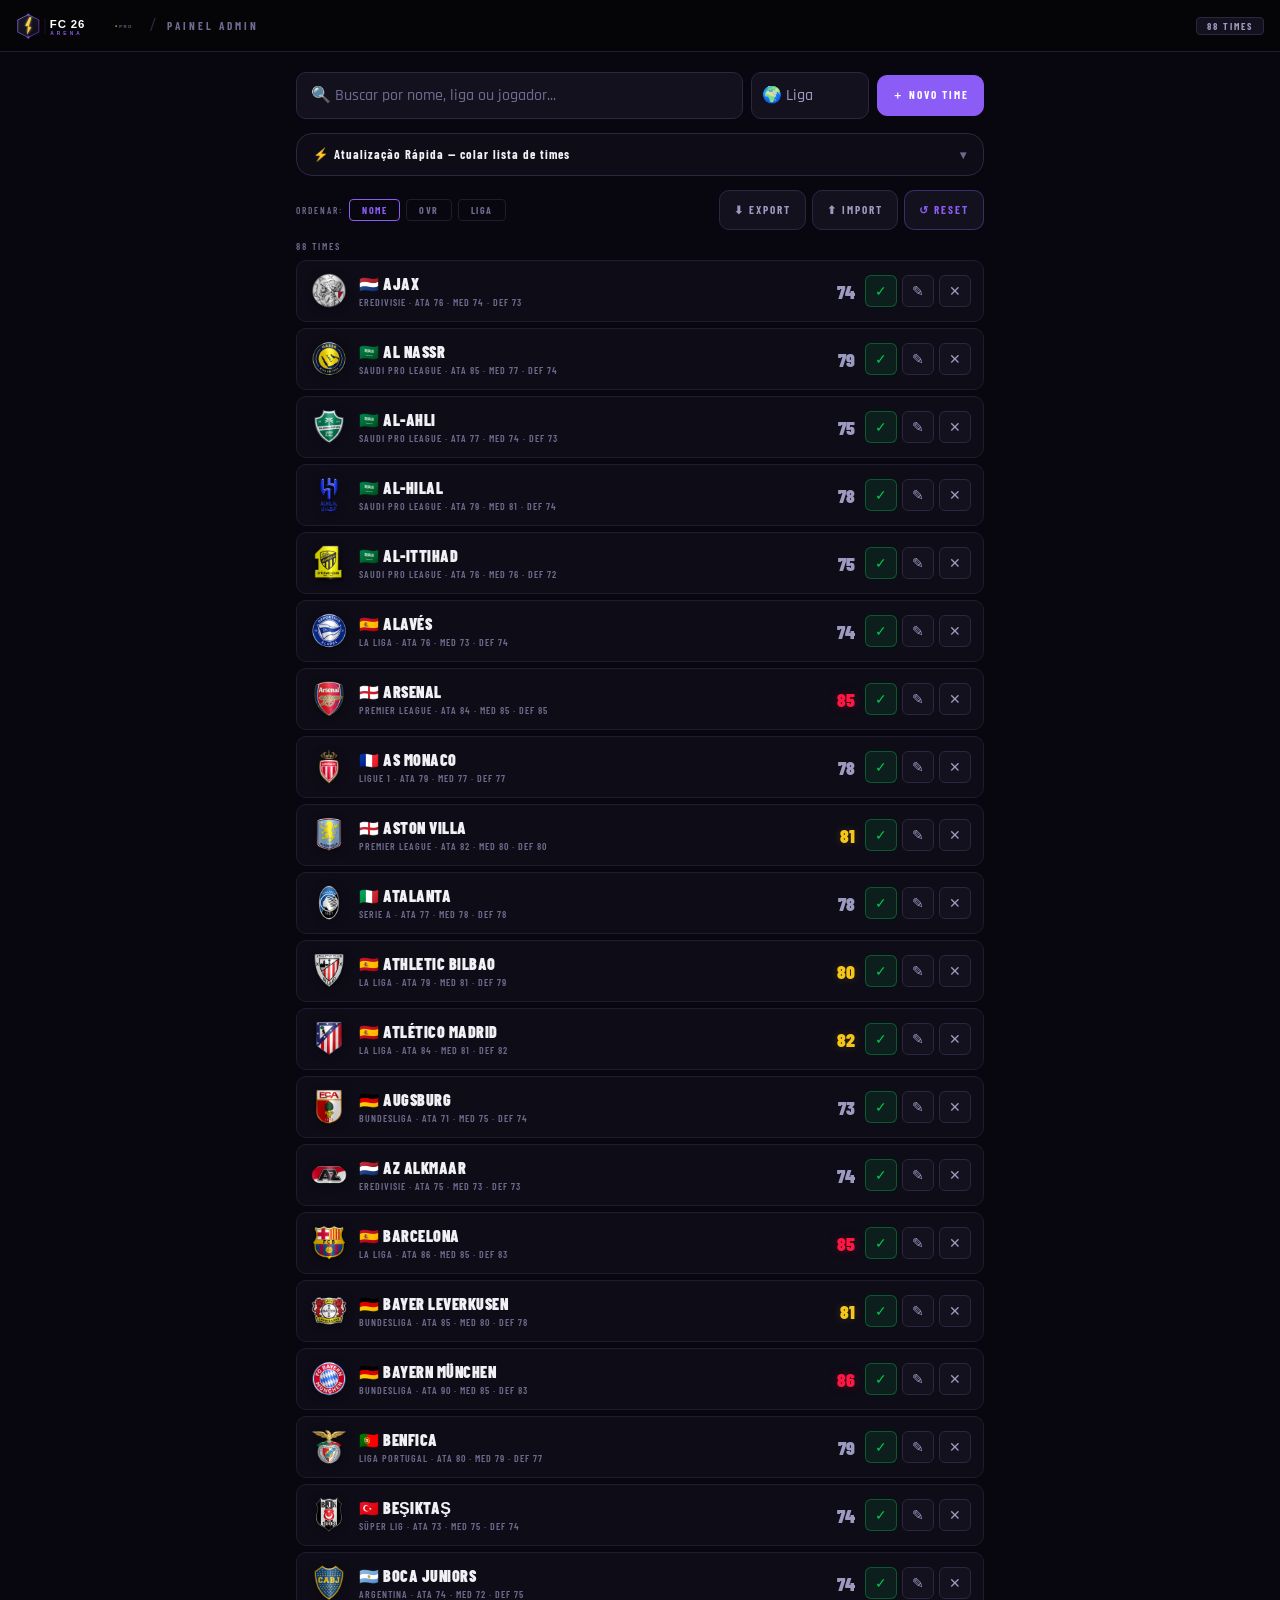
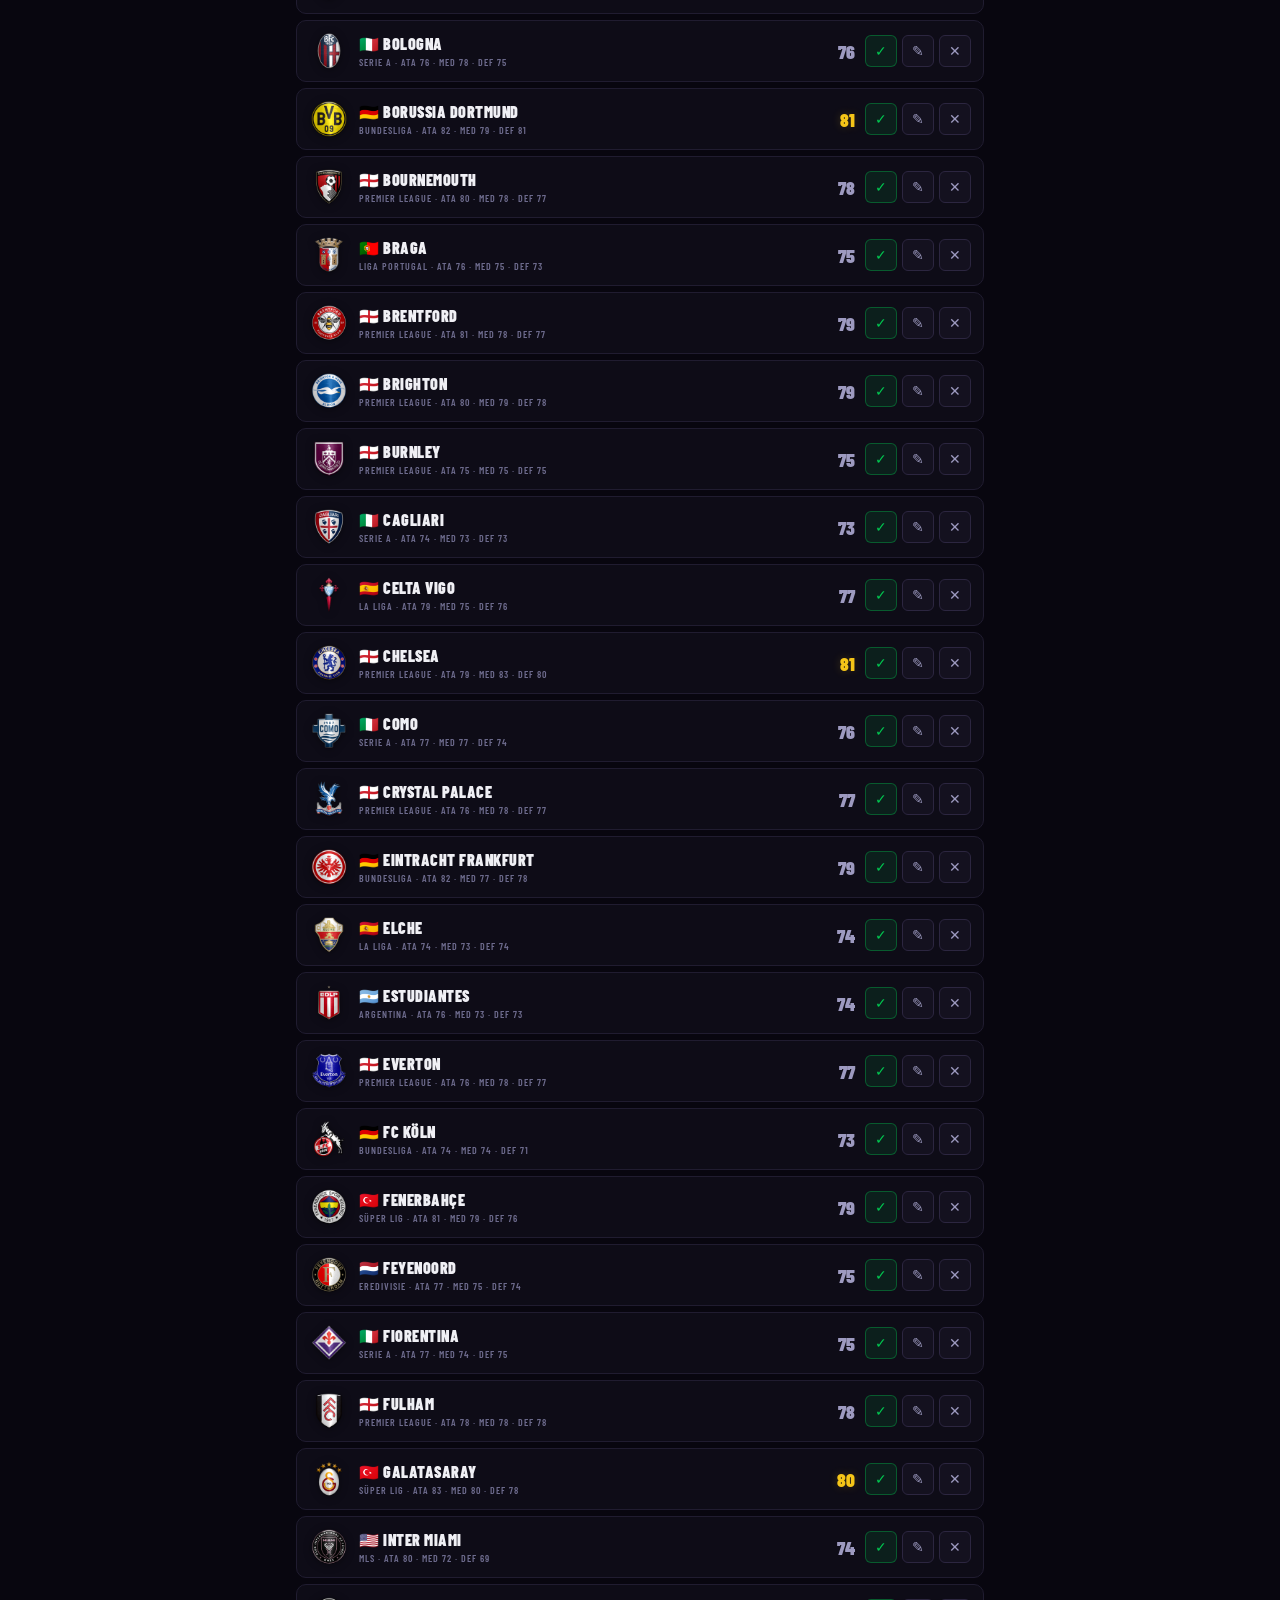
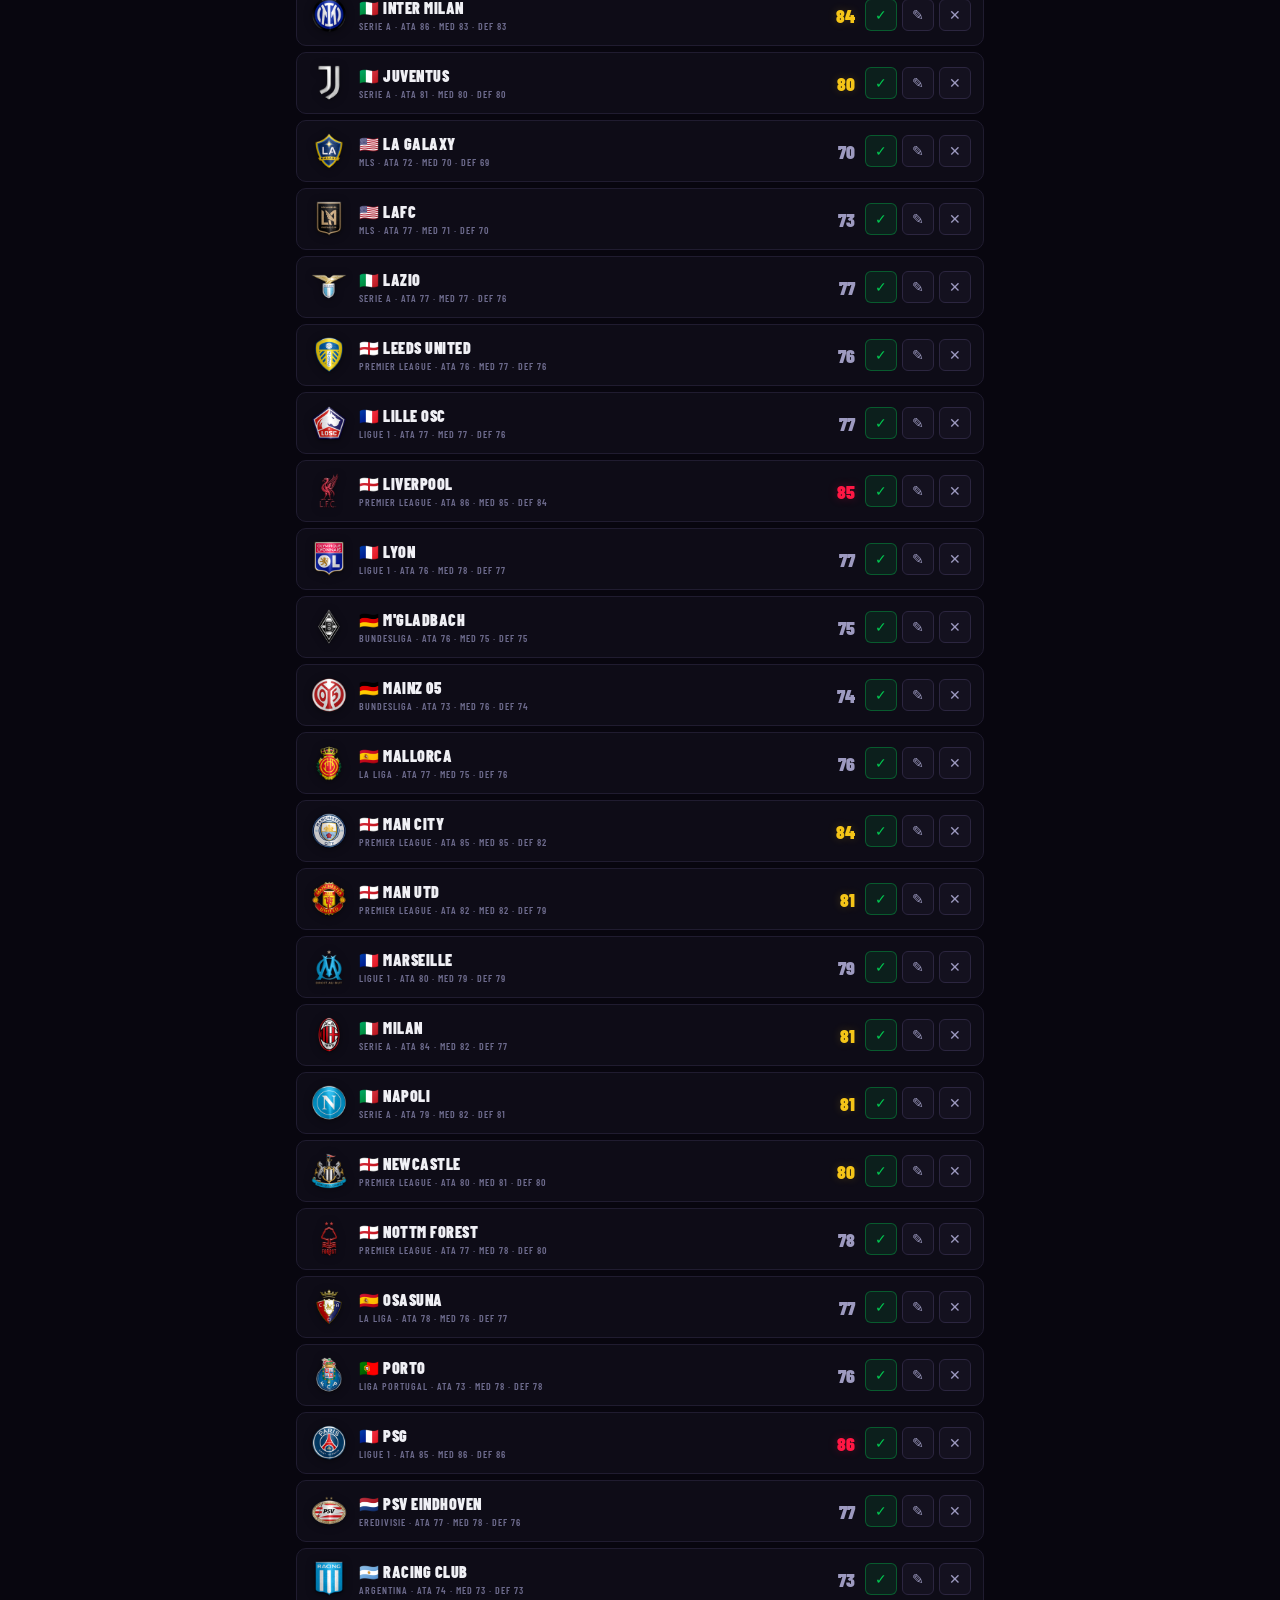
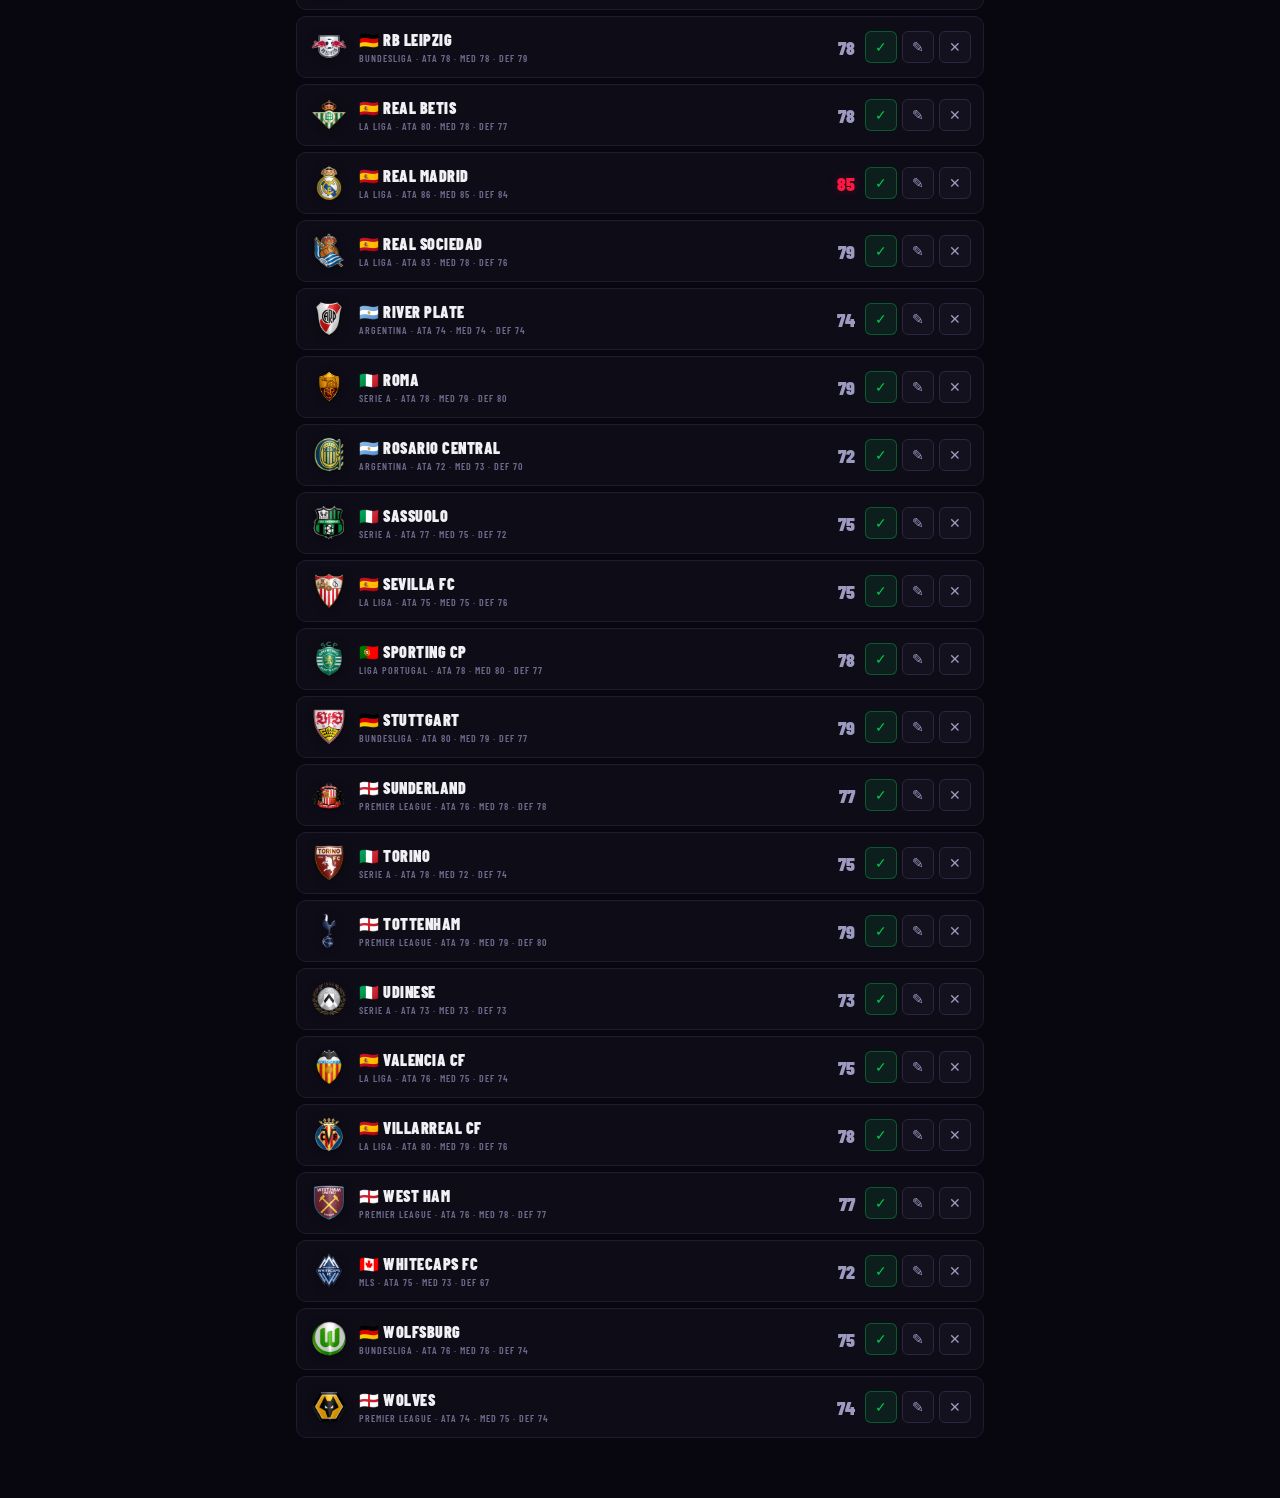
==== commit 7391b50b: "feat: atualização rápida de times por lista colada + ratings La Liga - Novo painel "Atualização Rápi" ====
--- a/admin.html
+++ b/admin.html
@@ -146,6 +146,71 @@
 .btn-toolbar:hover { border-color: var(--text2); color: var(--text); }
 .btn-toolbar.primary { background: var(--accent); color: #fff; border-color: var(--accent); }
 .btn-toolbar.primary:hover { opacity: 0.88; }
+
+/* ===== ATUALIZAÇÃO RÁPIDA (bulk update) ===== */
+.bulk-card {
+  background: var(--surface);
+  border: 1px solid var(--border2);
+  border-radius: var(--radius-lg);
+  margin-bottom: 14px;
+  overflow: hidden;
+}
+
+.bulk-toggle {
+  width: 100%;
+  display: flex; align-items: center; justify-content: space-between;
+  padding: 13px 16px;
+  background: none;
+  border: none;
+  color: var(--text);
+  font-family: var(--font-head);
+  font-size: 0.78rem;
+  font-weight: 700;
+  letter-spacing: 1px;
+  cursor: pointer;
+}
+
+#bulkChevron { color: var(--muted); transition: transform 0.2s; }
+.bulk-card.open #bulkChevron { transform: rotate(180deg); }
+
+#bulkBody { padding: 0 16px 16px; }
+
+.bulk-hint {
+  font-size: 0.72rem;
+  line-height: 1.6;
+  color: var(--text2);
+  margin-bottom: 10px;
+}
+.bulk-hint code {
+  background: var(--surface2);
+  border: 1px solid var(--border2);
+  border-radius: 4px;
+  padding: 1px 5px;
+  font-family: var(--font-body);
+  color: var(--gold);
+}
+
+.bulk-textarea {
+  width: 100%;
+  background: var(--surface2);
+  border: 1px solid var(--border2);
+  border-radius: var(--radius);
+  color: var(--text);
+  font-family: var(--font-body);
+  font-size: 14px;
+  padding: 12px;
+  outline: none;
+  resize: vertical;
+  transition: border-color 0.2s;
+}
+.bulk-textarea:focus { border-color: var(--accent); }
+.bulk-textarea::placeholder { color: var(--muted); }
+
+.bulk-result {
+  margin-top: 10px;
+  font-size: 0.72rem;
+  line-height: 1.7;
+}
 
 /* ===== SORT ROW ===== */
 .sort-row {
@@ -873,6 +938,27 @@
     <button class="btn-toolbar primary" onclick="openEditModal(null)">＋ Novo Time</button>
   </div>
 
+  <!-- ===== ATUALIZAÇÃO RÁPIDA (colar lista) ===== -->
+  <div class="bulk-card" id="bulkCard">
+    <button type="button" class="bulk-toggle" onclick="toggleBulkCard()">
+      <span>⚡ Atualização Rápida — colar lista de times</span>
+      <span id="bulkChevron">▾</span>
+    </button>
+    <div id="bulkBody" style="display:none;">
+      <p class="bulk-hint">
+        Uma linha por time, separando por vírgula:<br>
+        <code>Nome do time, Ataque, Meio, Defesa, Jogador 1 e Jogador 2</code><br>
+        Exemplo: <code>Atlético Madrid, 84, 81, 82, Julián Álvarez e Oblak</code>
+      </p>
+      <textarea id="bulkText" class="bulk-textarea" rows="6"
+        placeholder="Atlético Madrid, 84, 81, 82, Julián Álvarez e Oblak
+Barcelona, 86, 85, 83, Raphinha e Yamal"></textarea>
+      <button class="btn-toolbar primary" style="width:100%;justify-content:center;margin-top:8px;"
+        onclick="applyBulkUpdate()">✓ Aplicar Atualizações</button>
+      <div id="bulkResult" class="bulk-result"></div>
+    </div>
+  </div>
+
   <!-- SORT -->
   <div class="sort-row">
     <span class="sort-label">Ordenar:</span>
@@ -1179,6 +1265,99 @@
   editIdx = null;
 }
 
+// ===== ATUALIZAÇÃO RÁPIDA (bulk update via lista colada) =====
+function toggleBulkCard() {
+  var card = document.getElementById('bulkCard');
+  var body = document.getElementById('bulkBody');
+  var open = card.classList.toggle('open');
+  body.style.display = open ? 'block' : 'none';
+}
+
+// Apelidos comuns que não batem exatamente com o nome oficial no banco.
+var TEAM_ALIASES = {
+  'atletico bilbao': 'athletic bilbao',
+  'atletico de bilbao': 'athletic bilbao',
+  'athletic de bilbao': 'athletic bilbao',
+  'atletico de madrid': 'atletico madrid',
+  'celta de vigo': 'celta vigo',
+  'barca': 'barcelona',
+  'fc barcelona': 'barcelona'
+};
+
+function normalizeTeamName(s) {
+  return (s || '')
+    .toString()
+    .normalize('NFD').replace(/[\u0300-\u036f]/g, '') // remove acentos
+    .toLowerCase()
+    .replace(/[^a-z0-9]+/g, ' ')
+    .trim();
+}
+
+function findTeamByName(input) {
+  var norm = normalizeTeamName(input);
+  norm = TEAM_ALIASES[norm] || norm;
+
+  var exact = teams.filter(function(t) { return normalizeTeamName(t.n) === norm; });
+  if (exact.length === 1) return { team: exact[0] };
+
+  var partial = teams.filter(function(t) {
+    var tn = normalizeTeamName(t.n);
+    return tn.indexOf(norm) !== -1 || norm.indexOf(tn) !== -1;
+  });
+  if (partial.length === 1) return { team: partial[0] };
+  if (partial.length > 1)  return { ambiguous: true, candidates: partial.map(function(t) { return t.n; }) };
+
+  return null;
+}
+
+function applyBulkUpdate() {
+  var raw = (document.getElementById('bulkText').value || '');
+  var lines = raw.split('\n').map(function(l) { return l.trim(); }).filter(Boolean);
+
+  var updated = [], notFound = [], ambiguous = [], badFormat = [];
+
+  lines.forEach(function(line) {
+    var parts = line.split(',');
+    if (parts.length < 4) { badFormat.push(line); return; }
+
+    var name = parts[0].trim();
+    var a = parseInt(parts[1], 10);
+    var m = parseInt(parts[2], 10);
+    var d = parseInt(parts[3], 10);
+    var players = parts.slice(4).join(',').trim();
+
+    if (!name || isNaN(a) || isNaN(m) || isNaN(d)) { badFormat.push(line); return; }
+
+    var match = findTeamByName(name);
+    if (!match) { notFound.push(name); return; }
+    if (match.ambiguous) { ambiguous.push(name + ' → ' + match.candidates.join(' / ')); return; }
+
+    var t = match.team;
+    var clamp = function(v) { return Math.max(60, Math.min(99, v)); };
+    t.a = clamp(a);
+    t.m = clamp(m);
+    t.d = clamp(d);
+    t.ovr = Math.round((t.a + t.m + t.d) / 3);
+    if (players) t.s = players;
+
+    updated.push(t.n + ' → OVR ' + t.ovr);
+  });
+
+  if (updated.length) { save(); renderTeams(); }
+
+  var resultEl = document.getElementById('bulkResult');
+  var html = '';
+  if (updated.length)   html += '<div style="color:#00c850;margin-bottom:6px;">✅ Atualizados (' + updated.length + '): ' + updated.join(' · ') + '</div>';
+  if (notFound.length)  html += '<div style="color:#ff1744;margin-bottom:6px;">❌ Não encontrados: ' + notFound.join(', ') + ' <span style="color:var(--muted);">(confira o nome exato na lista abaixo e tente de novo)</span></div>';
+  if (ambiguous.length) html += '<div style="color:var(--gold);margin-bottom:6px;">⚠ Nome ambíguo: ' + ambiguous.join(' · ') + '</div>';
+  if (badFormat.length) html += '<div style="color:var(--muted);">⚠ ' + badFormat.length + ' linha(s) fora do formato "Nome, Ata, Meio, Def, Jogadores"</div>';
+  resultEl.innerHTML = html || '<div style="color:var(--muted);">Nada para processar — cole ao menos uma linha.</div>';
+
+  showAdminToast(updated.length ? ('✅ ' + updated.length + ' time(s) atualizado(s)!') : '⚠ Nenhum time foi atualizado');
+
+  if (updated.length) document.getElementById('bulkText').value = '';
+}
+
 // ===== DELETAR =====
 function deleteTeam(idx) {
   var name = (teams[idx] || {}).n || '?';
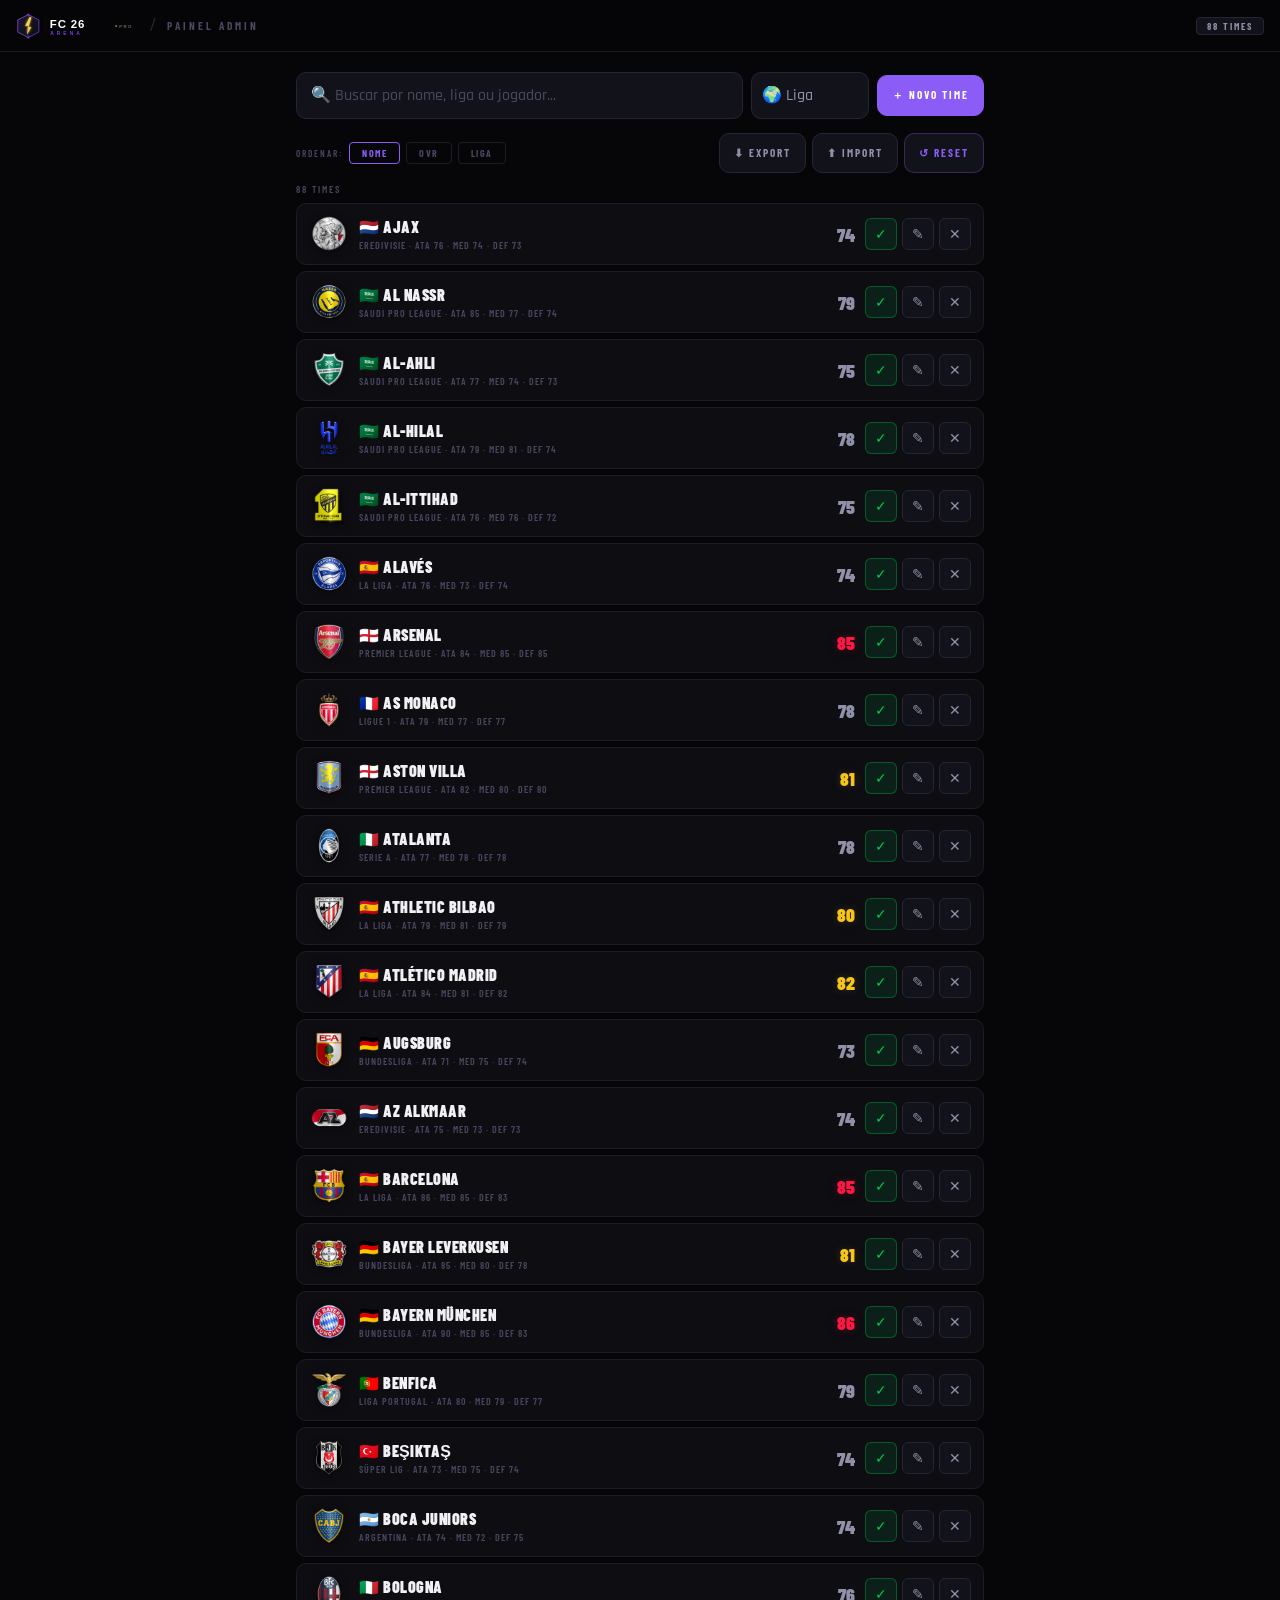
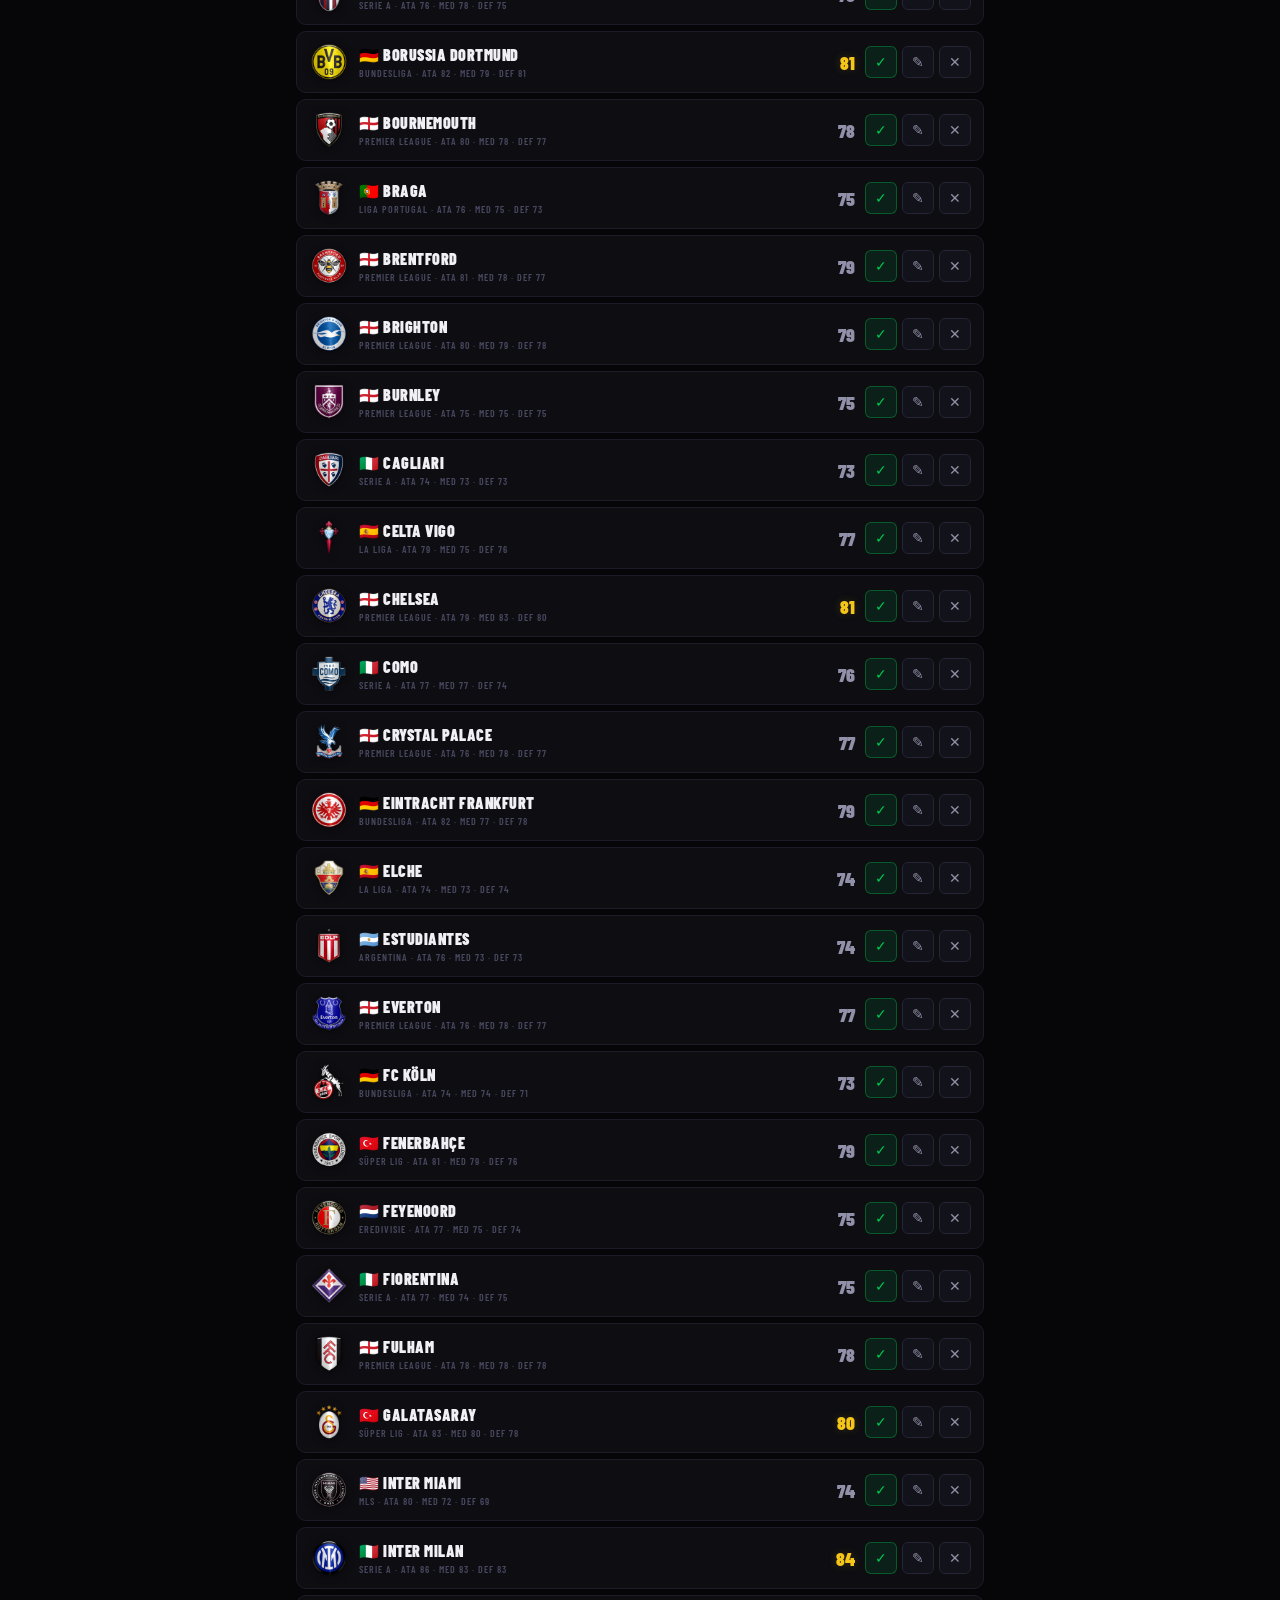
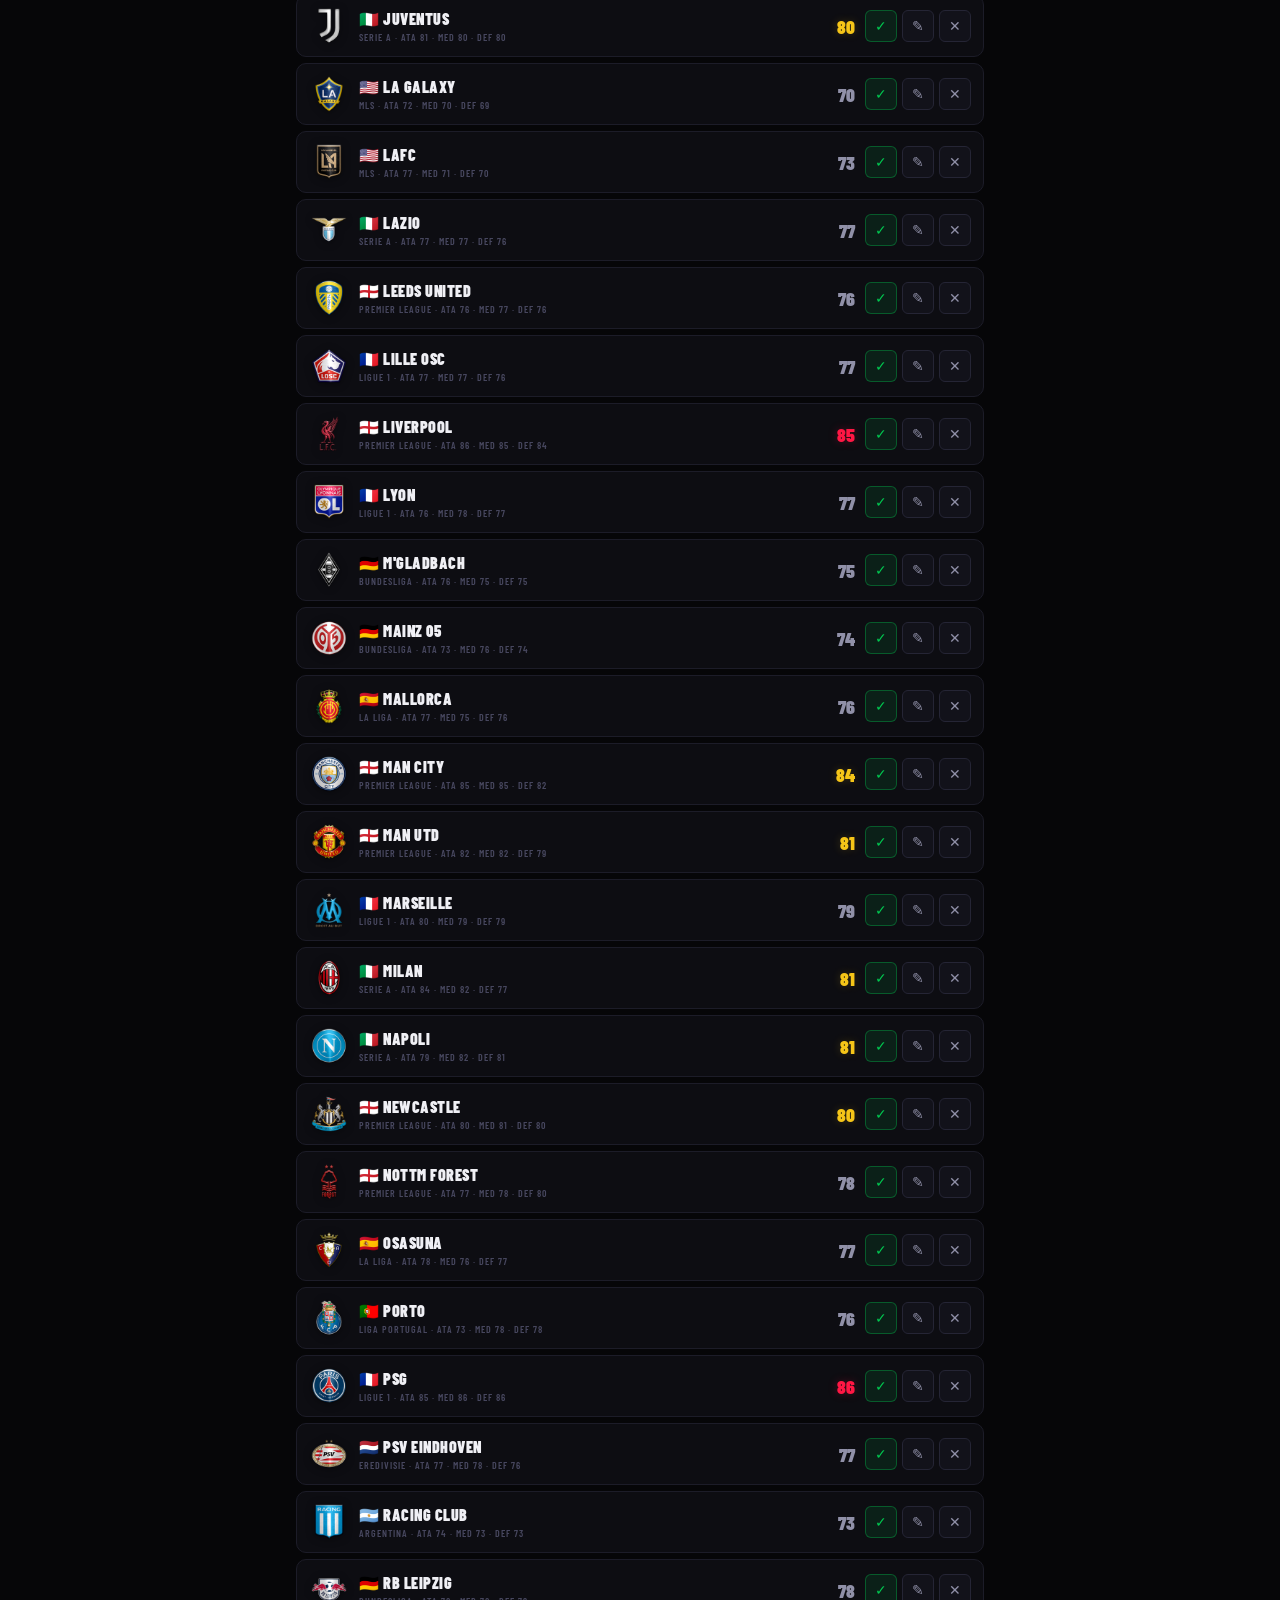
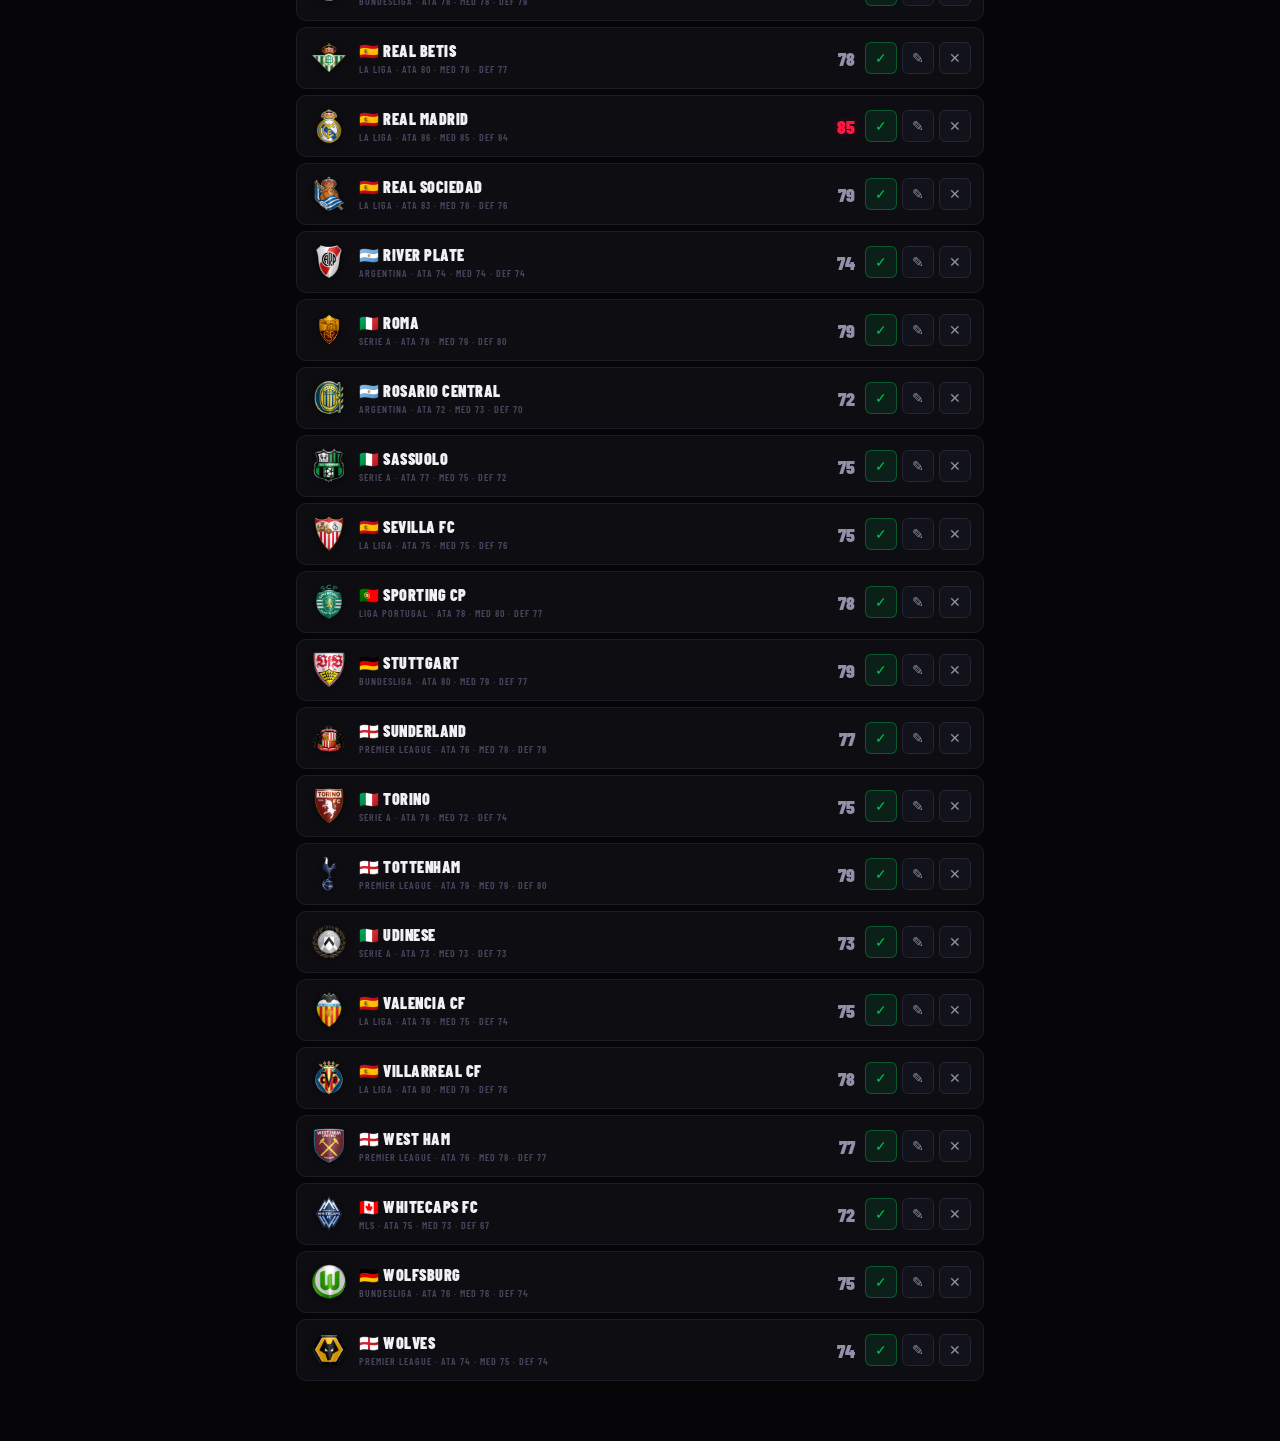
==== commit e2bd77c2: "feat: rebrand preto/roxo, corrige contraste dos nomes e obrigatoriedade de comandantes - Tema princi" ====
--- a/admin.html
+++ b/admin.html
@@ -17,16 +17,17 @@
 *, *::before, *::after { box-sizing: border-box; margin: 0; padding: 0; }
 
 :root {
-  --bg:       #08060f;
-  --surface:  #0e0c17;
-  --surface2: #14111f;
-  --surface3: #1a1728;
-  --border:   #201c30;
-  --border2:  #2c2640;
-  --accent:   #8b5cf6;
+  --bg:       #060608;
+  --surface:  #0d0d12;
+  --surface2: #12121a;
+  --surface3: #18181f;
+  --border:   #1c1c28;
+  --border2:  #252535;
+  --accent:     #8b5cf6;
+  --accent-rgb: 139,92,246;
   --text:     #f0f0f5;
-  --text2:    #9d9ac0;
-  --muted:    #6e6c8e;
+  --text2:    #9090a8;
+  --muted:    #484860;
   --gold:     #f5c518;
   --radius:   10px;
   --radius-lg: 16px;
@@ -147,71 +148,6 @@
 .btn-toolbar.primary { background: var(--accent); color: #fff; border-color: var(--accent); }
 .btn-toolbar.primary:hover { opacity: 0.88; }
 
-/* ===== ATUALIZAÇÃO RÁPIDA (bulk update) ===== */
-.bulk-card {
-  background: var(--surface);
-  border: 1px solid var(--border2);
-  border-radius: var(--radius-lg);
-  margin-bottom: 14px;
-  overflow: hidden;
-}
-
-.bulk-toggle {
-  width: 100%;
-  display: flex; align-items: center; justify-content: space-between;
-  padding: 13px 16px;
-  background: none;
-  border: none;
-  color: var(--text);
-  font-family: var(--font-head);
-  font-size: 0.78rem;
-  font-weight: 700;
-  letter-spacing: 1px;
-  cursor: pointer;
-}
-
-#bulkChevron { color: var(--muted); transition: transform 0.2s; }
-.bulk-card.open #bulkChevron { transform: rotate(180deg); }
-
-#bulkBody { padding: 0 16px 16px; }
-
-.bulk-hint {
-  font-size: 0.72rem;
-  line-height: 1.6;
-  color: var(--text2);
-  margin-bottom: 10px;
-}
-.bulk-hint code {
-  background: var(--surface2);
-  border: 1px solid var(--border2);
-  border-radius: 4px;
-  padding: 1px 5px;
-  font-family: var(--font-body);
-  color: var(--gold);
-}
-
-.bulk-textarea {
-  width: 100%;
-  background: var(--surface2);
-  border: 1px solid var(--border2);
-  border-radius: var(--radius);
-  color: var(--text);
-  font-family: var(--font-body);
-  font-size: 14px;
-  padding: 12px;
-  outline: none;
-  resize: vertical;
-  transition: border-color 0.2s;
-}
-.bulk-textarea:focus { border-color: var(--accent); }
-.bulk-textarea::placeholder { color: var(--muted); }
-
-.bulk-result {
-  margin-top: 10px;
-  font-size: 0.72rem;
-  line-height: 1.7;
-}
-
 /* ===== SORT ROW ===== */
 .sort-row {
   display: flex; gap: 6px; align-items: center;
@@ -351,7 +287,7 @@
   display: flex; align-items: center; justify-content: center;
 }
 .icon-btn:hover { border-color: var(--text2); color: var(--text); }
-.icon-btn.del:hover { border-color: #ff1744; color: #ff1744; background: rgba(255,23,68,0.1); }
+.icon-btn.del:hover { border-color: var(--accent); color: var(--accent); background: rgba(var(--accent-rgb),0.1); }
 
 .toggle-btn.is-active {
   background: rgba(0,200,80,0.1);
@@ -534,7 +470,7 @@
 }
 
 .stat-btn:hover { background: rgba(255,255,255,0.05); color: var(--text); }
-.stat-btn:active { background: rgba(139,92,246,0.2); color: var(--accent); }
+.stat-btn:active { background: rgba(var(--accent-rgb),0.18); color: var(--accent); }
 
 .stat-num-input {
   flex: 1;
@@ -884,9 +820,9 @@
       <div class="form-group">
         <label class="form-label">Cor do Clube</label>
         <div class="color-row">
-          <input type="color" id="fColor" class="color-picker" value="#c8102e"
+          <input type="color" id="fColor" class="color-picker" value="#8b5cf6"
                  oninput="syncColorHex()">
-          <input type="text" id="fColorHex" class="form-input" value="#c8102e"
+          <input type="text" id="fColorHex" class="form-input" value="#8b5cf6"
                  placeholder="#rrggbb" maxlength="7" oninput="syncColorPicker()"
                  style="font-family:'Barlow Condensed',sans-serif;letter-spacing:2px;font-weight:700;">
         </div>
@@ -938,27 +874,6 @@
     <button class="btn-toolbar primary" onclick="openEditModal(null)">＋ Novo Time</button>
   </div>
 
-  <!-- ===== ATUALIZAÇÃO RÁPIDA (colar lista) ===== -->
-  <div class="bulk-card" id="bulkCard">
-    <button type="button" class="bulk-toggle" onclick="toggleBulkCard()">
-      <span>⚡ Atualização Rápida — colar lista de times</span>
-      <span id="bulkChevron">▾</span>
-    </button>
-    <div id="bulkBody" style="display:none;">
-      <p class="bulk-hint">
-        Uma linha por time, separando por vírgula:<br>
-        <code>Nome do time, Ataque, Meio, Defesa, Jogador 1 e Jogador 2</code><br>
-        Exemplo: <code>Atlético Madrid, 84, 81, 82, Julián Álvarez e Oblak</code>
-      </p>
-      <textarea id="bulkText" class="bulk-textarea" rows="6"
-        placeholder="Atlético Madrid, 84, 81, 82, Julián Álvarez e Oblak
-Barcelona, 86, 85, 83, Raphinha e Yamal"></textarea>
-      <button class="btn-toolbar primary" style="width:100%;justify-content:center;margin-top:8px;"
-        onclick="applyBulkUpdate()">✓ Aplicar Atualizações</button>
-      <div id="bulkResult" class="bulk-result"></div>
-    </div>
-  </div>
-
   <!-- SORT -->
   <div class="sort-row">
     <span class="sort-label">Ordenar:</span>
@@ -973,7 +888,7 @@
         <input type="file" accept=".json" onchange="importJSON(this)"
                style="display:none;position:absolute;">
       </label>
-      <button class="btn-toolbar" style="color:var(--accent);border-color:rgba(139,92,246,0.35);"
+      <button class="btn-toolbar" style="color:var(--accent);border-color:rgba(var(--accent-rgb),0.3);"
               onclick="resetDB()">↺ Reset</button>
     </span>
   </div>
@@ -1013,7 +928,7 @@
 function makeBadge(name, color) {
   var parts = (name||'??').split(/[\s&\-]+/).filter(Boolean);
   var initials = parts.map(function(w){return w[0];}).join('').slice(0,3).toUpperCase();
-  var c = color || '#c8102e';
+  var c = color || '#8b5cf6';
   var fs = initials.length >= 3 ? 13 : 17;
   var svg = '<svg xmlns="http://www.w3.org/2000/svg" viewBox="0 0 64 74">'
     + '<path d="M32 3 L60 16 L60 40 C60 57 32 71 32 71 C32 71 4 57 4 40 L4 16 Z"'
@@ -1132,7 +1047,7 @@
 
   var t = isNew ? {
     n:'', league:'Premier League', f:'🏴󠁧󠁢󠁥󠁮󠁧󠁿',
-    a:75, m:75, d:75, s:'', c:'#c8102e', logo:'', logoId:'', pid:''
+    a:75, m:75, d:75, s:'', c:'#8b5cf6', logo:'', logoId:'', pid:''
   } : teams[idx];
 
   document.getElementById('fName').value   = t.n   || '';
@@ -1142,8 +1057,8 @@
   document.getElementById('fPid').value    = t.pid  || '';
   document.getElementById('fLogo').value   = t.logo || '';
   document.getElementById('fLogoId').value = t.logoId || '';
-  document.getElementById('fColor').value    = t.c || '#c8102e';
-  document.getElementById('fColorHex').value = t.c || '#c8102e';
+  document.getElementById('fColor').value    = t.c || '#8b5cf6';
+  document.getElementById('fColorHex').value = t.c || '#8b5cf6';
 
   setStatVal('A', t.a != null ? t.a : 75);
   setStatVal('M', t.m != null ? t.m : 75);
@@ -1224,7 +1139,7 @@
 }
 
 function syncColorHex() {
-  var val = document.getElementById('fColor').value || '#c8102e';
+  var val = document.getElementById('fColor').value || '#8b5cf6';
   document.getElementById('fColorHex').value = val;
 }
 
@@ -1245,7 +1160,7 @@
     a: a, m: m, d: d,
     ovr: Math.round((a + m + d) / 3),
     s:      (document.getElementById('fStar').value || '').trim(),
-    c:      document.getElementById('fColor').value || '#c8102e',
+    c:      document.getElementById('fColor').value || '#8b5cf6',
     logo:   (document.getElementById('fLogo').value || '').trim() || null,
     logoId: (document.getElementById('fLogoId').value || '').trim() || null,
     pid:    pid,
@@ -1263,99 +1178,6 @@
   renderTeams();
   showAdminToast(editIdx === null ? '✅ Time adicionado!' : '✅ Time atualizado!');
   editIdx = null;
-}
-
-// ===== ATUALIZAÇÃO RÁPIDA (bulk update via lista colada) =====
-function toggleBulkCard() {
-  var card = document.getElementById('bulkCard');
-  var body = document.getElementById('bulkBody');
-  var open = card.classList.toggle('open');
-  body.style.display = open ? 'block' : 'none';
-}
-
-// Apelidos comuns que não batem exatamente com o nome oficial no banco.
-var TEAM_ALIASES = {
-  'atletico bilbao': 'athletic bilbao',
-  'atletico de bilbao': 'athletic bilbao',
-  'athletic de bilbao': 'athletic bilbao',
-  'atletico de madrid': 'atletico madrid',
-  'celta de vigo': 'celta vigo',
-  'barca': 'barcelona',
-  'fc barcelona': 'barcelona'
-};
-
-function normalizeTeamName(s) {
-  return (s || '')
-    .toString()
-    .normalize('NFD').replace(/[\u0300-\u036f]/g, '') // remove acentos
-    .toLowerCase()
-    .replace(/[^a-z0-9]+/g, ' ')
-    .trim();
-}
-
-function findTeamByName(input) {
-  var norm = normalizeTeamName(input);
-  norm = TEAM_ALIASES[norm] || norm;
-
-  var exact = teams.filter(function(t) { return normalizeTeamName(t.n) === norm; });
-  if (exact.length === 1) return { team: exact[0] };
-
-  var partial = teams.filter(function(t) {
-    var tn = normalizeTeamName(t.n);
-    return tn.indexOf(norm) !== -1 || norm.indexOf(tn) !== -1;
-  });
-  if (partial.length === 1) return { team: partial[0] };
-  if (partial.length > 1)  return { ambiguous: true, candidates: partial.map(function(t) { return t.n; }) };
-
-  return null;
-}
-
-function applyBulkUpdate() {
-  var raw = (document.getElementById('bulkText').value || '');
-  var lines = raw.split('\n').map(function(l) { return l.trim(); }).filter(Boolean);
-
-  var updated = [], notFound = [], ambiguous = [], badFormat = [];
-
-  lines.forEach(function(line) {
-    var parts = line.split(',');
-    if (parts.length < 4) { badFormat.push(line); return; }
-
-    var name = parts[0].trim();
-    var a = parseInt(parts[1], 10);
-    var m = parseInt(parts[2], 10);
-    var d = parseInt(parts[3], 10);
-    var players = parts.slice(4).join(',').trim();
-
-    if (!name || isNaN(a) || isNaN(m) || isNaN(d)) { badFormat.push(line); return; }
-
-    var match = findTeamByName(name);
-    if (!match) { notFound.push(name); return; }
-    if (match.ambiguous) { ambiguous.push(name + ' → ' + match.candidates.join(' / ')); return; }
-
-    var t = match.team;
-    var clamp = function(v) { return Math.max(60, Math.min(99, v)); };
-    t.a = clamp(a);
-    t.m = clamp(m);
-    t.d = clamp(d);
-    t.ovr = Math.round((t.a + t.m + t.d) / 3);
-    if (players) t.s = players;
-
-    updated.push(t.n + ' → OVR ' + t.ovr);
-  });
-
-  if (updated.length) { save(); renderTeams(); }
-
-  var resultEl = document.getElementById('bulkResult');
-  var html = '';
-  if (updated.length)   html += '<div style="color:#00c850;margin-bottom:6px;">✅ Atualizados (' + updated.length + '): ' + updated.join(' · ') + '</div>';
-  if (notFound.length)  html += '<div style="color:#ff1744;margin-bottom:6px;">❌ Não encontrados: ' + notFound.join(', ') + ' <span style="color:var(--muted);">(confira o nome exato na lista abaixo e tente de novo)</span></div>';
-  if (ambiguous.length) html += '<div style="color:var(--gold);margin-bottom:6px;">⚠ Nome ambíguo: ' + ambiguous.join(' · ') + '</div>';
-  if (badFormat.length) html += '<div style="color:var(--muted);">⚠ ' + badFormat.length + ' linha(s) fora do formato "Nome, Ata, Meio, Def, Jogadores"</div>';
-  resultEl.innerHTML = html || '<div style="color:var(--muted);">Nada para processar — cole ao menos uma linha.</div>';
-
-  showAdminToast(updated.length ? ('✅ ' + updated.length + ' time(s) atualizado(s)!') : '⚠ Nenhum time foi atualizado');
-
-  if (updated.length) document.getElementById('bulkText').value = '';
 }
 
 // ===== DELETAR =====
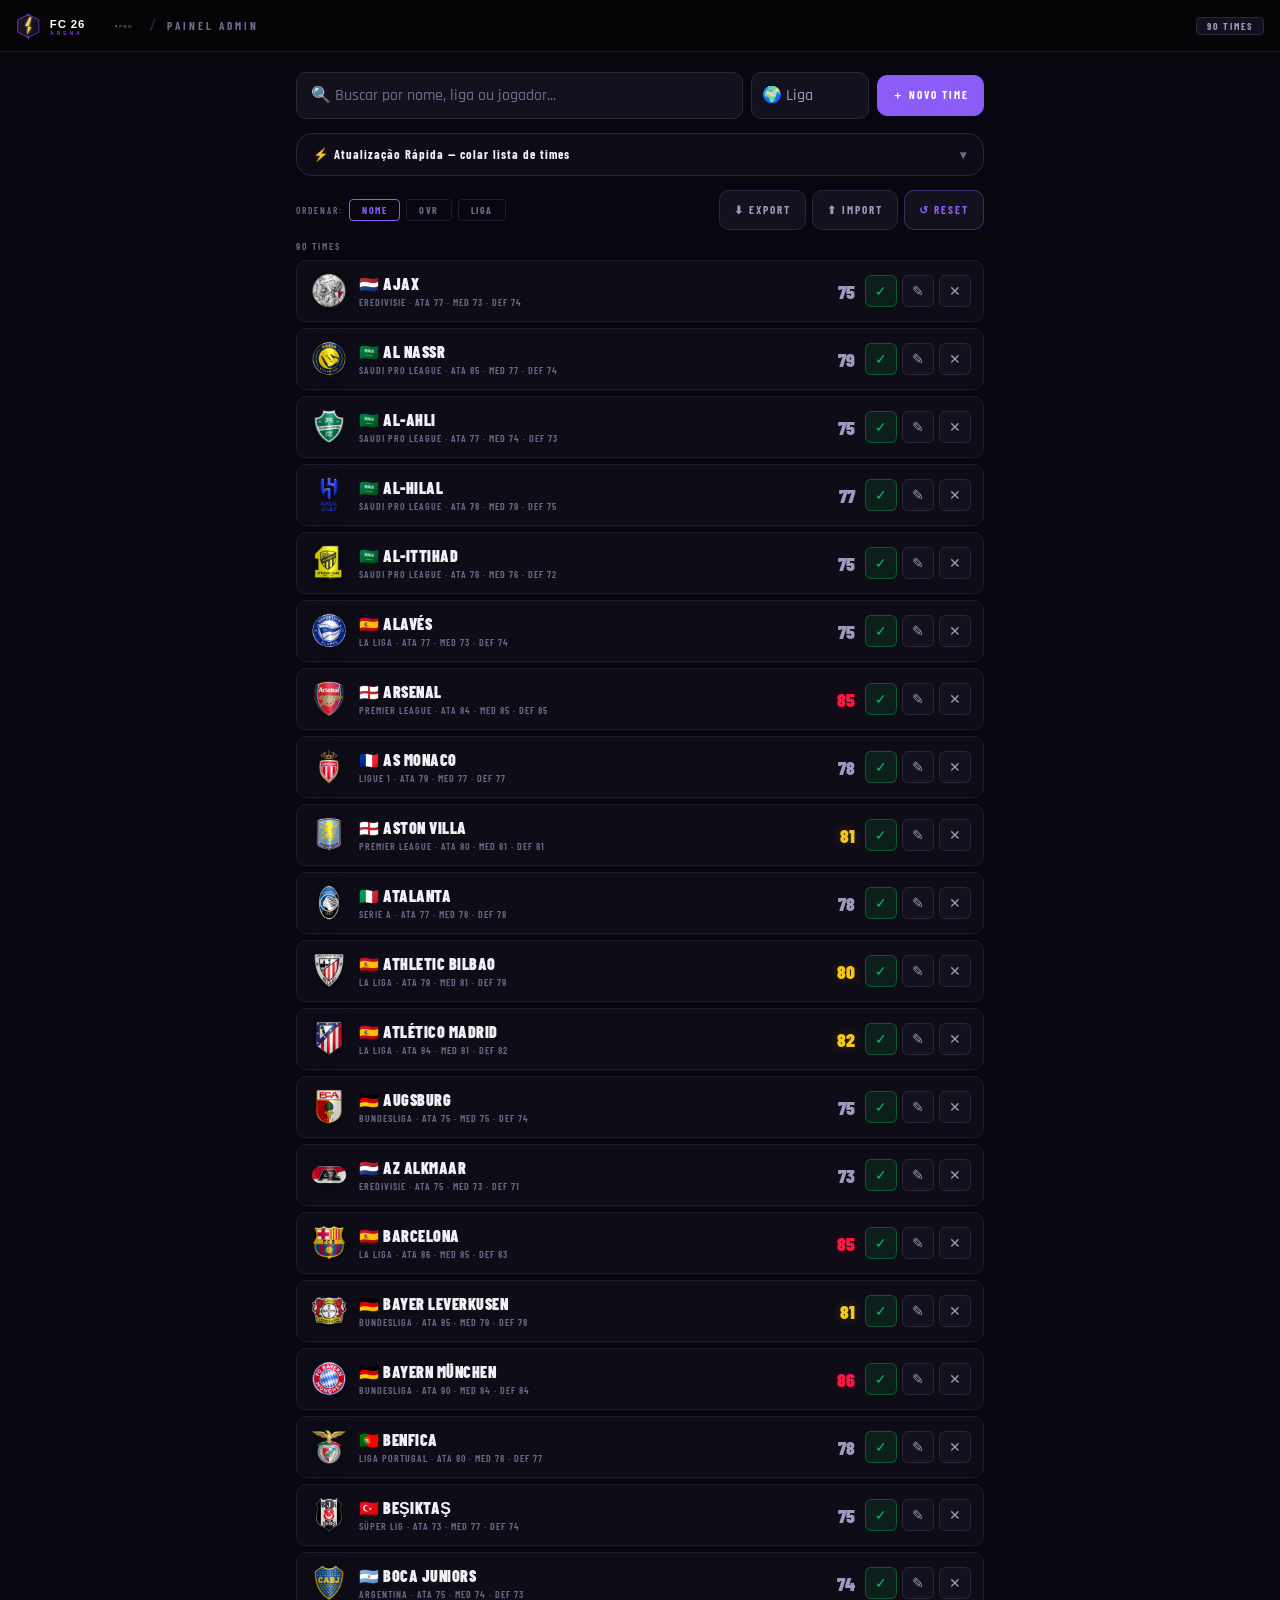
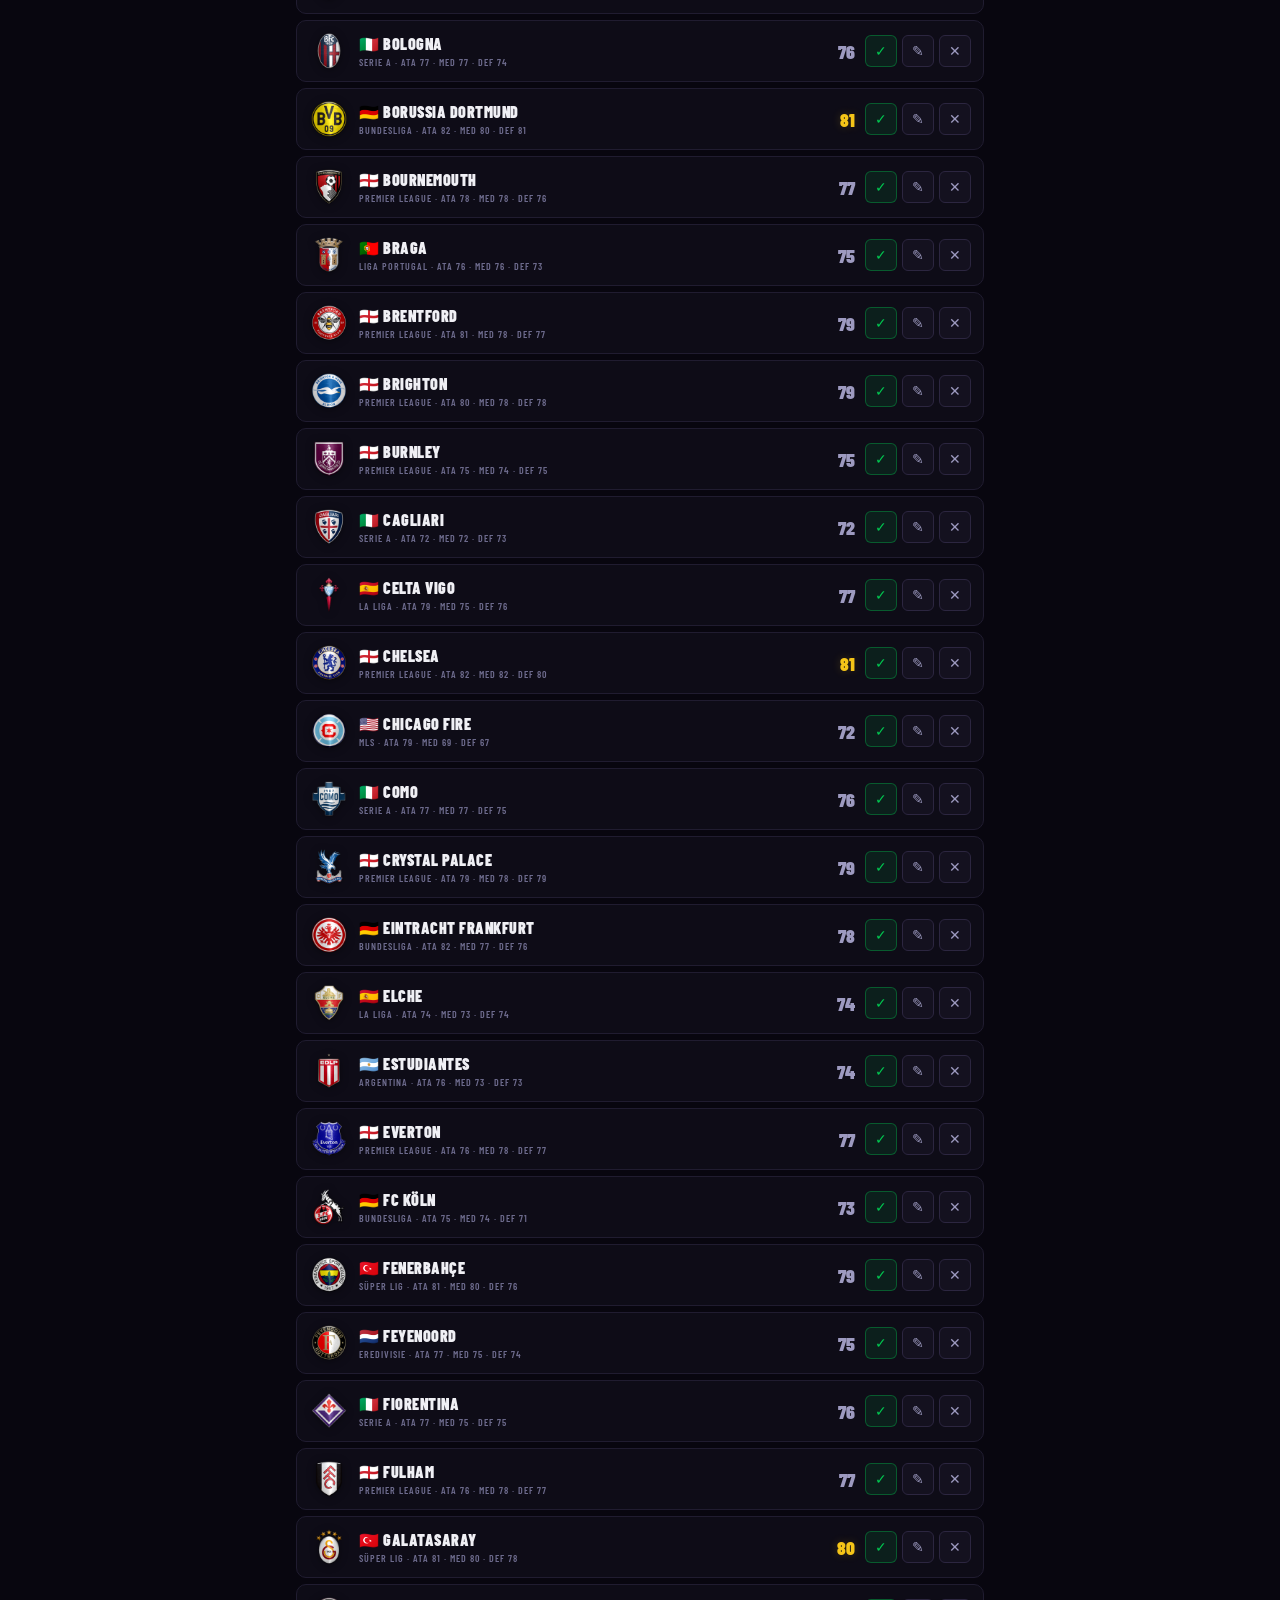
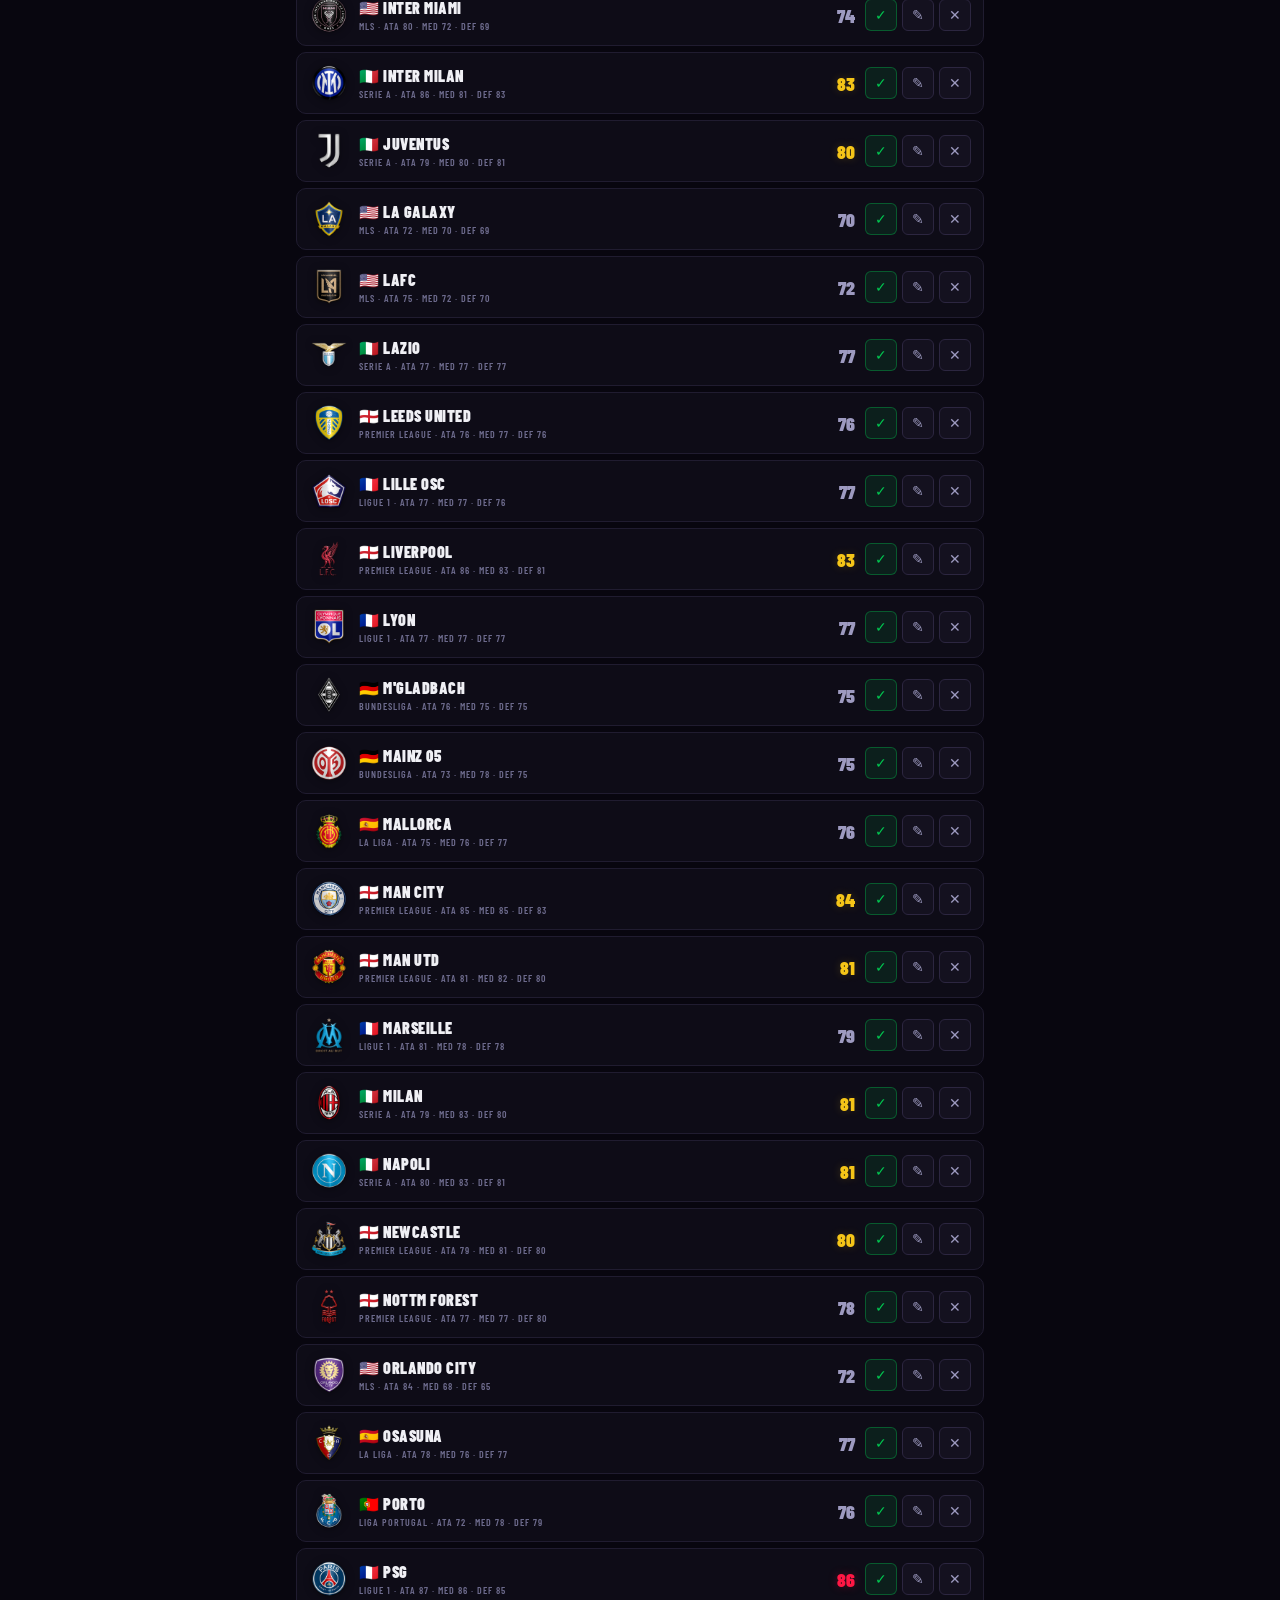
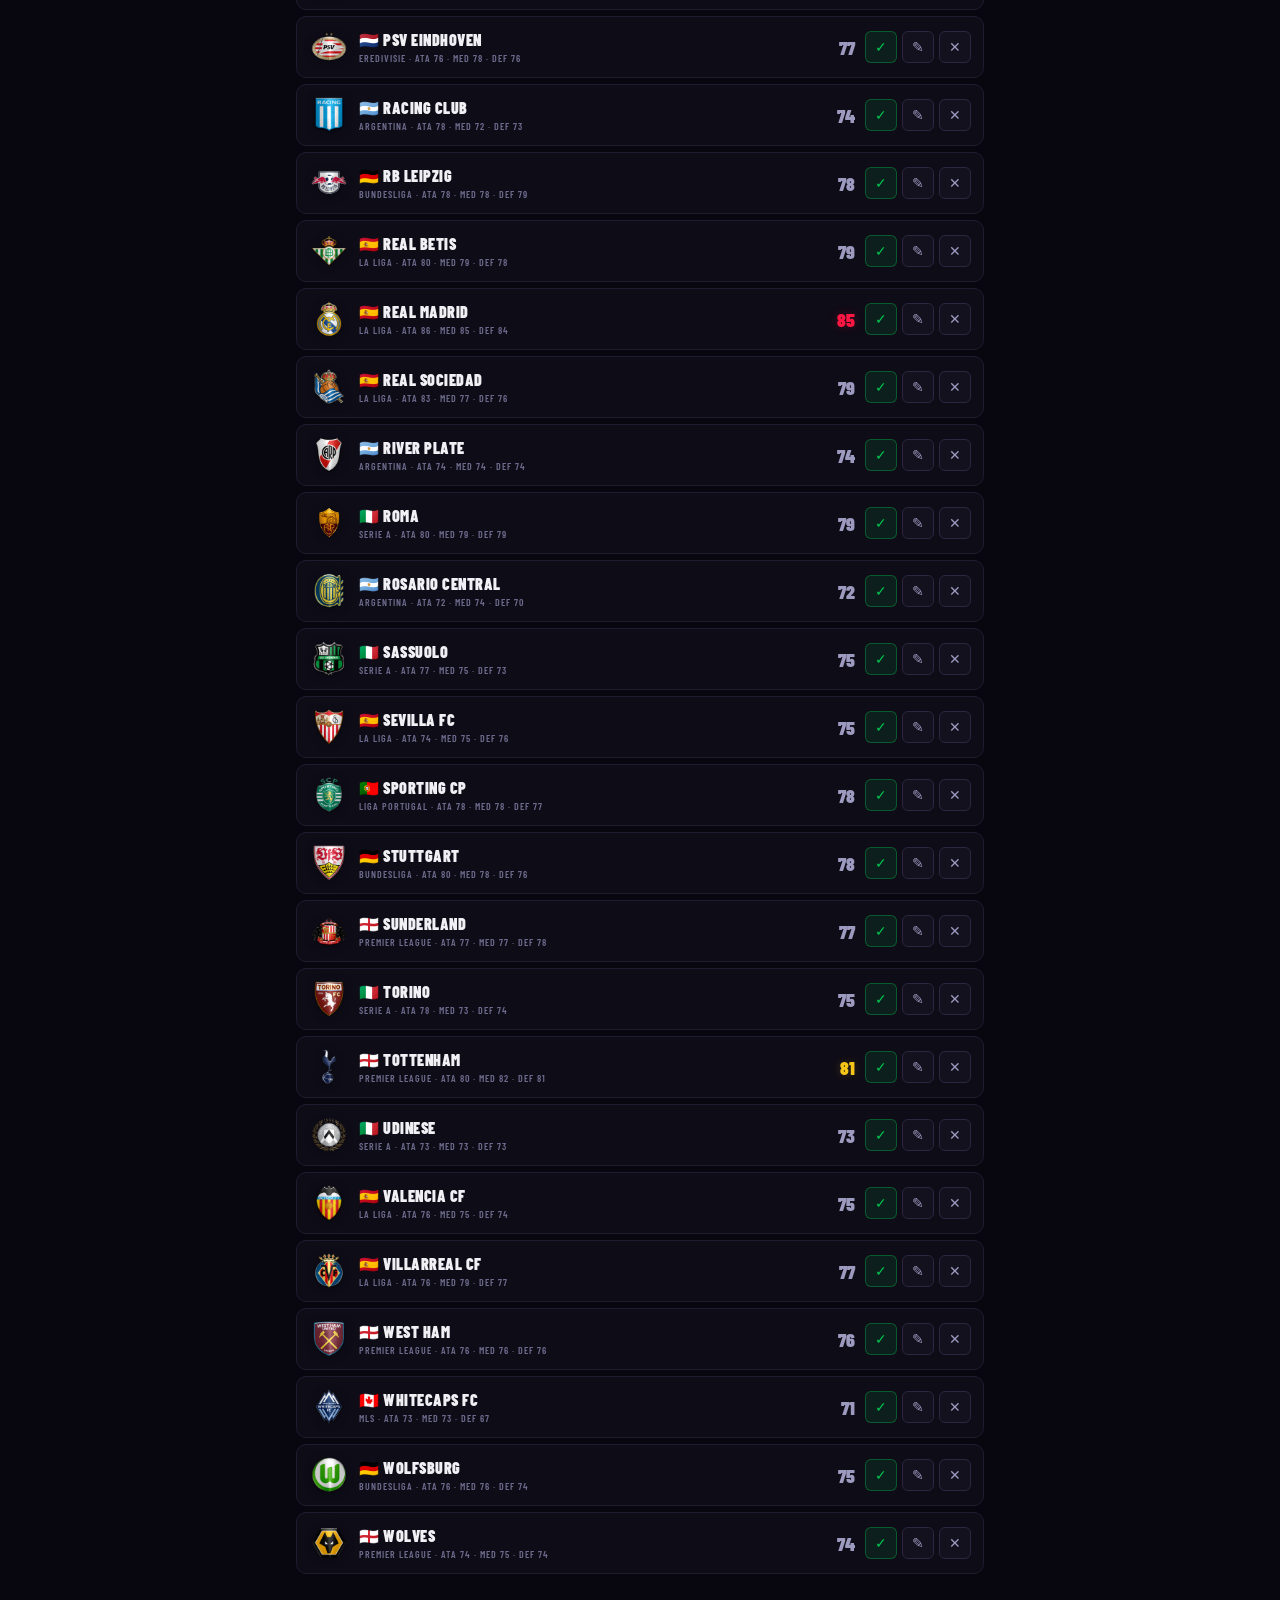
==== commit 6d066dd6: "Faxina técnica: remove os 4 JS órfãos + corrige o mismatch de theme-color Decisão da seção 9 do brie" ====
--- a/admin.html
+++ b/admin.html
@@ -3,7 +3,7 @@
 <head>
 <meta charset="UTF-8">
 <meta name="viewport" content="width=device-width,initial-scale=1.0,viewport-fit=cover">
-<meta name="theme-color" content="#060608">
+<meta name="theme-color" content="#08060f">
 <title>FC 26 Arena · Admin</title>
 <style>
 /* ===== FONTS (self-hosted — zero dependência de rede/CDN) ===== */
@@ -17,17 +17,16 @@
 *, *::before, *::after { box-sizing: border-box; margin: 0; padding: 0; }
 
 :root {
-  --bg:       #060608;
-  --surface:  #0d0d12;
-  --surface2: #12121a;
-  --surface3: #18181f;
-  --border:   #1c1c28;
-  --border2:  #252535;
-  --accent:     #8b5cf6;
-  --accent-rgb: 139,92,246;
+  --bg:       #08060f;
+  --surface:  #0e0c17;
+  --surface2: #14111f;
+  --surface3: #1a1728;
+  --border:   #201c30;
+  --border2:  #2c2640;
+  --accent:   #8b5cf6;
   --text:     #f0f0f5;
-  --text2:    #9090a8;
-  --muted:    #484860;
+  --text2:    #9d9ac0;
+  --muted:    #6e6c8e;
   --gold:     #f5c518;
   --radius:   10px;
   --radius-lg: 16px;
@@ -148,6 +147,71 @@
 .btn-toolbar.primary { background: var(--accent); color: #fff; border-color: var(--accent); }
 .btn-toolbar.primary:hover { opacity: 0.88; }
 
+/* ===== ATUALIZAÇÃO RÁPIDA (bulk update) ===== */
+.bulk-card {
+  background: var(--surface);
+  border: 1px solid var(--border2);
+  border-radius: var(--radius-lg);
+  margin-bottom: 14px;
+  overflow: hidden;
+}
+
+.bulk-toggle {
+  width: 100%;
+  display: flex; align-items: center; justify-content: space-between;
+  padding: 13px 16px;
+  background: none;
+  border: none;
+  color: var(--text);
+  font-family: var(--font-head);
+  font-size: 0.78rem;
+  font-weight: 700;
+  letter-spacing: 1px;
+  cursor: pointer;
+}
+
+#bulkChevron { color: var(--muted); transition: transform 0.2s; }
+.bulk-card.open #bulkChevron { transform: rotate(180deg); }
+
+#bulkBody { padding: 0 16px 16px; }
+
+.bulk-hint {
+  font-size: 0.72rem;
+  line-height: 1.6;
+  color: var(--text2);
+  margin-bottom: 10px;
+}
+.bulk-hint code {
+  background: var(--surface2);
+  border: 1px solid var(--border2);
+  border-radius: 4px;
+  padding: 1px 5px;
+  font-family: var(--font-body);
+  color: var(--gold);
+}
+
+.bulk-textarea {
+  width: 100%;
+  background: var(--surface2);
+  border: 1px solid var(--border2);
+  border-radius: var(--radius);
+  color: var(--text);
+  font-family: var(--font-body);
+  font-size: 14px;
+  padding: 12px;
+  outline: none;
+  resize: vertical;
+  transition: border-color 0.2s;
+}
+.bulk-textarea:focus { border-color: var(--accent); }
+.bulk-textarea::placeholder { color: var(--muted); }
+
+.bulk-result {
+  margin-top: 10px;
+  font-size: 0.72rem;
+  line-height: 1.7;
+}
+
 /* ===== SORT ROW ===== */
 .sort-row {
   display: flex; gap: 6px; align-items: center;
@@ -287,7 +351,7 @@
   display: flex; align-items: center; justify-content: center;
 }
 .icon-btn:hover { border-color: var(--text2); color: var(--text); }
-.icon-btn.del:hover { border-color: var(--accent); color: var(--accent); background: rgba(var(--accent-rgb),0.1); }
+.icon-btn.del:hover { border-color: #ff1744; color: #ff1744; background: rgba(255,23,68,0.1); }
 
 .toggle-btn.is-active {
   background: rgba(0,200,80,0.1);
@@ -470,7 +534,7 @@
 }
 
 .stat-btn:hover { background: rgba(255,255,255,0.05); color: var(--text); }
-.stat-btn:active { background: rgba(var(--accent-rgb),0.18); color: var(--accent); }
+.stat-btn:active { background: rgba(139,92,246,0.2); color: var(--accent); }
 
 .stat-num-input {
   flex: 1;
@@ -820,9 +884,9 @@
       <div class="form-group">
         <label class="form-label">Cor do Clube</label>
         <div class="color-row">
-          <input type="color" id="fColor" class="color-picker" value="#8b5cf6"
+          <input type="color" id="fColor" class="color-picker" value="#c8102e"
                  oninput="syncColorHex()">
-          <input type="text" id="fColorHex" class="form-input" value="#8b5cf6"
+          <input type="text" id="fColorHex" class="form-input" value="#c8102e"
                  placeholder="#rrggbb" maxlength="7" oninput="syncColorPicker()"
                  style="font-family:'Barlow Condensed',sans-serif;letter-spacing:2px;font-weight:700;">
         </div>
@@ -874,6 +938,27 @@
     <button class="btn-toolbar primary" onclick="openEditModal(null)">＋ Novo Time</button>
   </div>
 
+  <!-- ===== ATUALIZAÇÃO RÁPIDA (colar lista) ===== -->
+  <div class="bulk-card" id="bulkCard">
+    <button type="button" class="bulk-toggle" onclick="toggleBulkCard()">
+      <span>⚡ Atualização Rápida — colar lista de times</span>
+      <span id="bulkChevron">▾</span>
+    </button>
+    <div id="bulkBody" style="display:none;">
+      <p class="bulk-hint">
+        Uma linha por time, separando por vírgula:<br>
+        <code>Nome do time, Ataque, Meio, Defesa, Jogador 1 e Jogador 2</code><br>
+        Exemplo: <code>Atlético Madrid, 84, 81, 82, Julián Álvarez e Oblak</code>
+      </p>
+      <textarea id="bulkText" class="bulk-textarea" rows="6"
+        placeholder="Atlético Madrid, 84, 81, 82, Julián Álvarez e Oblak
+Barcelona, 86, 85, 83, Raphinha e Yamal"></textarea>
+      <button class="btn-toolbar primary" style="width:100%;justify-content:center;margin-top:8px;"
+        onclick="applyBulkUpdate()">✓ Aplicar Atualizações</button>
+      <div id="bulkResult" class="bulk-result"></div>
+    </div>
+  </div>
+
   <!-- SORT -->
   <div class="sort-row">
     <span class="sort-label">Ordenar:</span>
@@ -888,7 +973,7 @@
         <input type="file" accept=".json" onchange="importJSON(this)"
                style="display:none;position:absolute;">
       </label>
-      <button class="btn-toolbar" style="color:var(--accent);border-color:rgba(var(--accent-rgb),0.3);"
+      <button class="btn-toolbar" style="color:var(--accent);border-color:rgba(139,92,246,0.35);"
               onclick="resetDB()">↺ Reset</button>
     </span>
   </div>
@@ -928,7 +1013,7 @@
 function makeBadge(name, color) {
   var parts = (name||'??').split(/[\s&\-]+/).filter(Boolean);
   var initials = parts.map(function(w){return w[0];}).join('').slice(0,3).toUpperCase();
-  var c = color || '#8b5cf6';
+  var c = color || '#c8102e';
   var fs = initials.length >= 3 ? 13 : 17;
   var svg = '<svg xmlns="http://www.w3.org/2000/svg" viewBox="0 0 64 74">'
     + '<path d="M32 3 L60 16 L60 40 C60 57 32 71 32 71 C32 71 4 57 4 40 L4 16 Z"'
@@ -1047,7 +1132,7 @@
 
   var t = isNew ? {
     n:'', league:'Premier League', f:'🏴󠁧󠁢󠁥󠁮󠁧󠁿',
-    a:75, m:75, d:75, s:'', c:'#8b5cf6', logo:'', logoId:'', pid:''
+    a:75, m:75, d:75, s:'', c:'#c8102e', logo:'', logoId:'', pid:''
   } : teams[idx];
 
   document.getElementById('fName').value   = t.n   || '';
@@ -1057,8 +1142,8 @@
   document.getElementById('fPid').value    = t.pid  || '';
   document.getElementById('fLogo').value   = t.logo || '';
   document.getElementById('fLogoId').value = t.logoId || '';
-  document.getElementById('fColor').value    = t.c || '#8b5cf6';
-  document.getElementById('fColorHex').value = t.c || '#8b5cf6';
+  document.getElementById('fColor').value    = t.c || '#c8102e';
+  document.getElementById('fColorHex').value = t.c || '#c8102e';
 
   setStatVal('A', t.a != null ? t.a : 75);
   setStatVal('M', t.m != null ? t.m : 75);
@@ -1139,7 +1224,7 @@
 }
 
 function syncColorHex() {
-  var val = document.getElementById('fColor').value || '#8b5cf6';
+  var val = document.getElementById('fColor').value || '#c8102e';
   document.getElementById('fColorHex').value = val;
 }
 
@@ -1160,7 +1245,7 @@
     a: a, m: m, d: d,
     ovr: Math.round((a + m + d) / 3),
     s:      (document.getElementById('fStar').value || '').trim(),
-    c:      document.getElementById('fColor').value || '#8b5cf6',
+    c:      document.getElementById('fColor').value || '#c8102e',
     logo:   (document.getElementById('fLogo').value || '').trim() || null,
     logoId: (document.getElementById('fLogoId').value || '').trim() || null,
     pid:    pid,
@@ -1178,6 +1263,99 @@
   renderTeams();
   showAdminToast(editIdx === null ? '✅ Time adicionado!' : '✅ Time atualizado!');
   editIdx = null;
+}
+
+// ===== ATUALIZAÇÃO RÁPIDA (bulk update via lista colada) =====
+function toggleBulkCard() {
+  var card = document.getElementById('bulkCard');
+  var body = document.getElementById('bulkBody');
+  var open = card.classList.toggle('open');
+  body.style.display = open ? 'block' : 'none';
+}
+
+// Apelidos comuns que não batem exatamente com o nome oficial no banco.
+var TEAM_ALIASES = {
+  'atletico bilbao': 'athletic bilbao',
+  'atletico de bilbao': 'athletic bilbao',
+  'athletic de bilbao': 'athletic bilbao',
+  'atletico de madrid': 'atletico madrid',
+  'celta de vigo': 'celta vigo',
+  'barca': 'barcelona',
+  'fc barcelona': 'barcelona'
+};
+
+function normalizeTeamName(s) {
+  return (s || '')
+    .toString()
+    .normalize('NFD').replace(/[\u0300-\u036f]/g, '') // remove acentos
+    .toLowerCase()
+    .replace(/[^a-z0-9]+/g, ' ')
+    .trim();
+}
+
+function findTeamByName(input) {
+  var norm = normalizeTeamName(input);
+  norm = TEAM_ALIASES[norm] || norm;
+
+  var exact = teams.filter(function(t) { return normalizeTeamName(t.n) === norm; });
+  if (exact.length === 1) return { team: exact[0] };
+
+  var partial = teams.filter(function(t) {
+    var tn = normalizeTeamName(t.n);
+    return tn.indexOf(norm) !== -1 || norm.indexOf(tn) !== -1;
+  });
+  if (partial.length === 1) return { team: partial[0] };
+  if (partial.length > 1)  return { ambiguous: true, candidates: partial.map(function(t) { return t.n; }) };
+
+  return null;
+}
+
+function applyBulkUpdate() {
+  var raw = (document.getElementById('bulkText').value || '');
+  var lines = raw.split('\n').map(function(l) { return l.trim(); }).filter(Boolean);
+
+  var updated = [], notFound = [], ambiguous = [], badFormat = [];
+
+  lines.forEach(function(line) {
+    var parts = line.split(',');
+    if (parts.length < 4) { badFormat.push(line); return; }
+
+    var name = parts[0].trim();
+    var a = parseInt(parts[1], 10);
+    var m = parseInt(parts[2], 10);
+    var d = parseInt(parts[3], 10);
+    var players = parts.slice(4).join(',').trim();
+
+    if (!name || isNaN(a) || isNaN(m) || isNaN(d)) { badFormat.push(line); return; }
+
+    var match = findTeamByName(name);
+    if (!match) { notFound.push(name); return; }
+    if (match.ambiguous) { ambiguous.push(name + ' → ' + match.candidates.join(' / ')); return; }
+
+    var t = match.team;
+    var clamp = function(v) { return Math.max(60, Math.min(99, v)); };
+    t.a = clamp(a);
+    t.m = clamp(m);
+    t.d = clamp(d);
+    t.ovr = Math.round((t.a + t.m + t.d) / 3);
+    if (players) t.s = players;
+
+    updated.push(t.n + ' → OVR ' + t.ovr);
+  });
+
+  if (updated.length) { save(); renderTeams(); }
+
+  var resultEl = document.getElementById('bulkResult');
+  var html = '';
+  if (updated.length)   html += '<div style="color:#00c850;margin-bottom:6px;">✅ Atualizados (' + updated.length + '): ' + updated.join(' · ') + '</div>';
+  if (notFound.length)  html += '<div style="color:#ff1744;margin-bottom:6px;">❌ Não encontrados: ' + notFound.join(', ') + ' <span style="color:var(--muted);">(confira o nome exato na lista abaixo e tente de novo)</span></div>';
+  if (ambiguous.length) html += '<div style="color:var(--gold);margin-bottom:6px;">⚠ Nome ambíguo: ' + ambiguous.join(' · ') + '</div>';
+  if (badFormat.length) html += '<div style="color:var(--muted);">⚠ ' + badFormat.length + ' linha(s) fora do formato "Nome, Ata, Meio, Def, Jogadores"</div>';
+  resultEl.innerHTML = html || '<div style="color:var(--muted);">Nada para processar — cole ao menos uma linha.</div>';
+
+  showAdminToast(updated.length ? ('✅ ' + updated.length + ' time(s) atualizado(s)!') : '⚠ Nenhum time foi atualizado');
+
+  if (updated.length) document.getElementById('bulkText').value = '';
 }
 
 // ===== DELETAR =====
